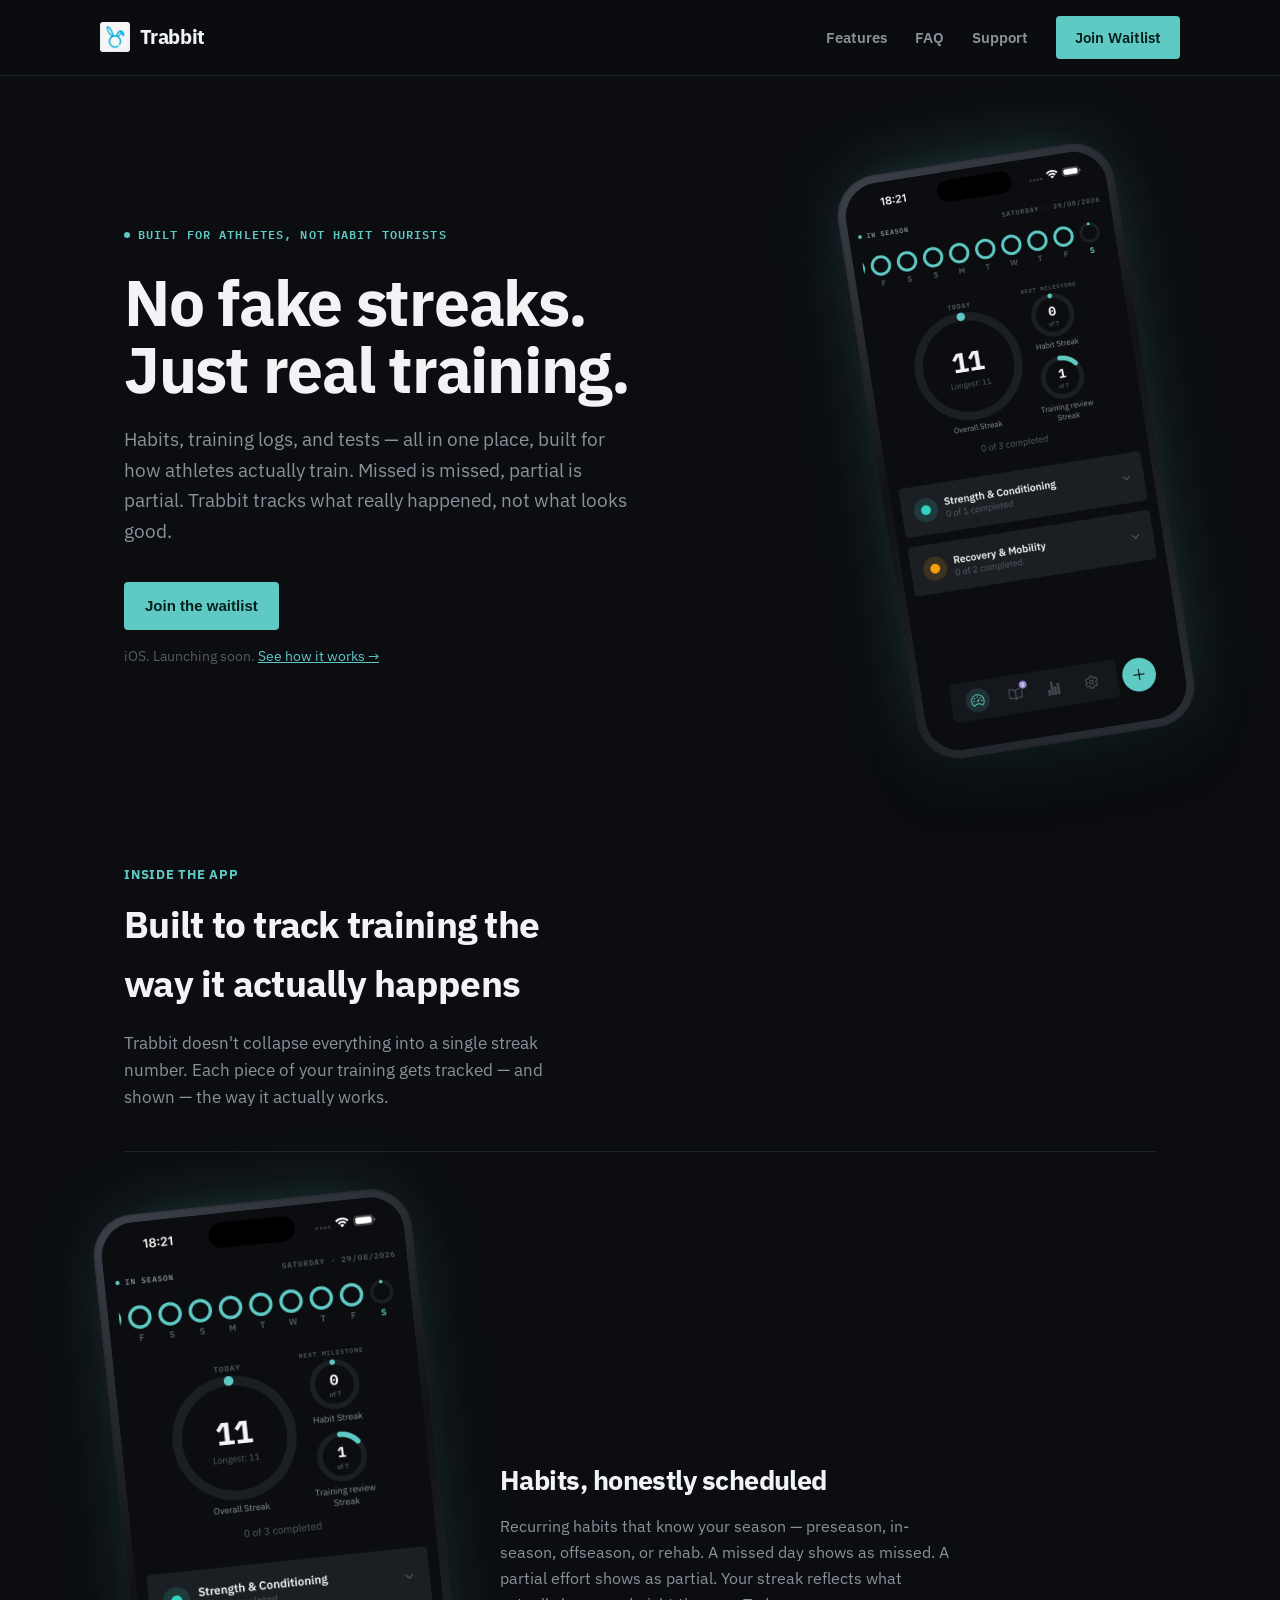
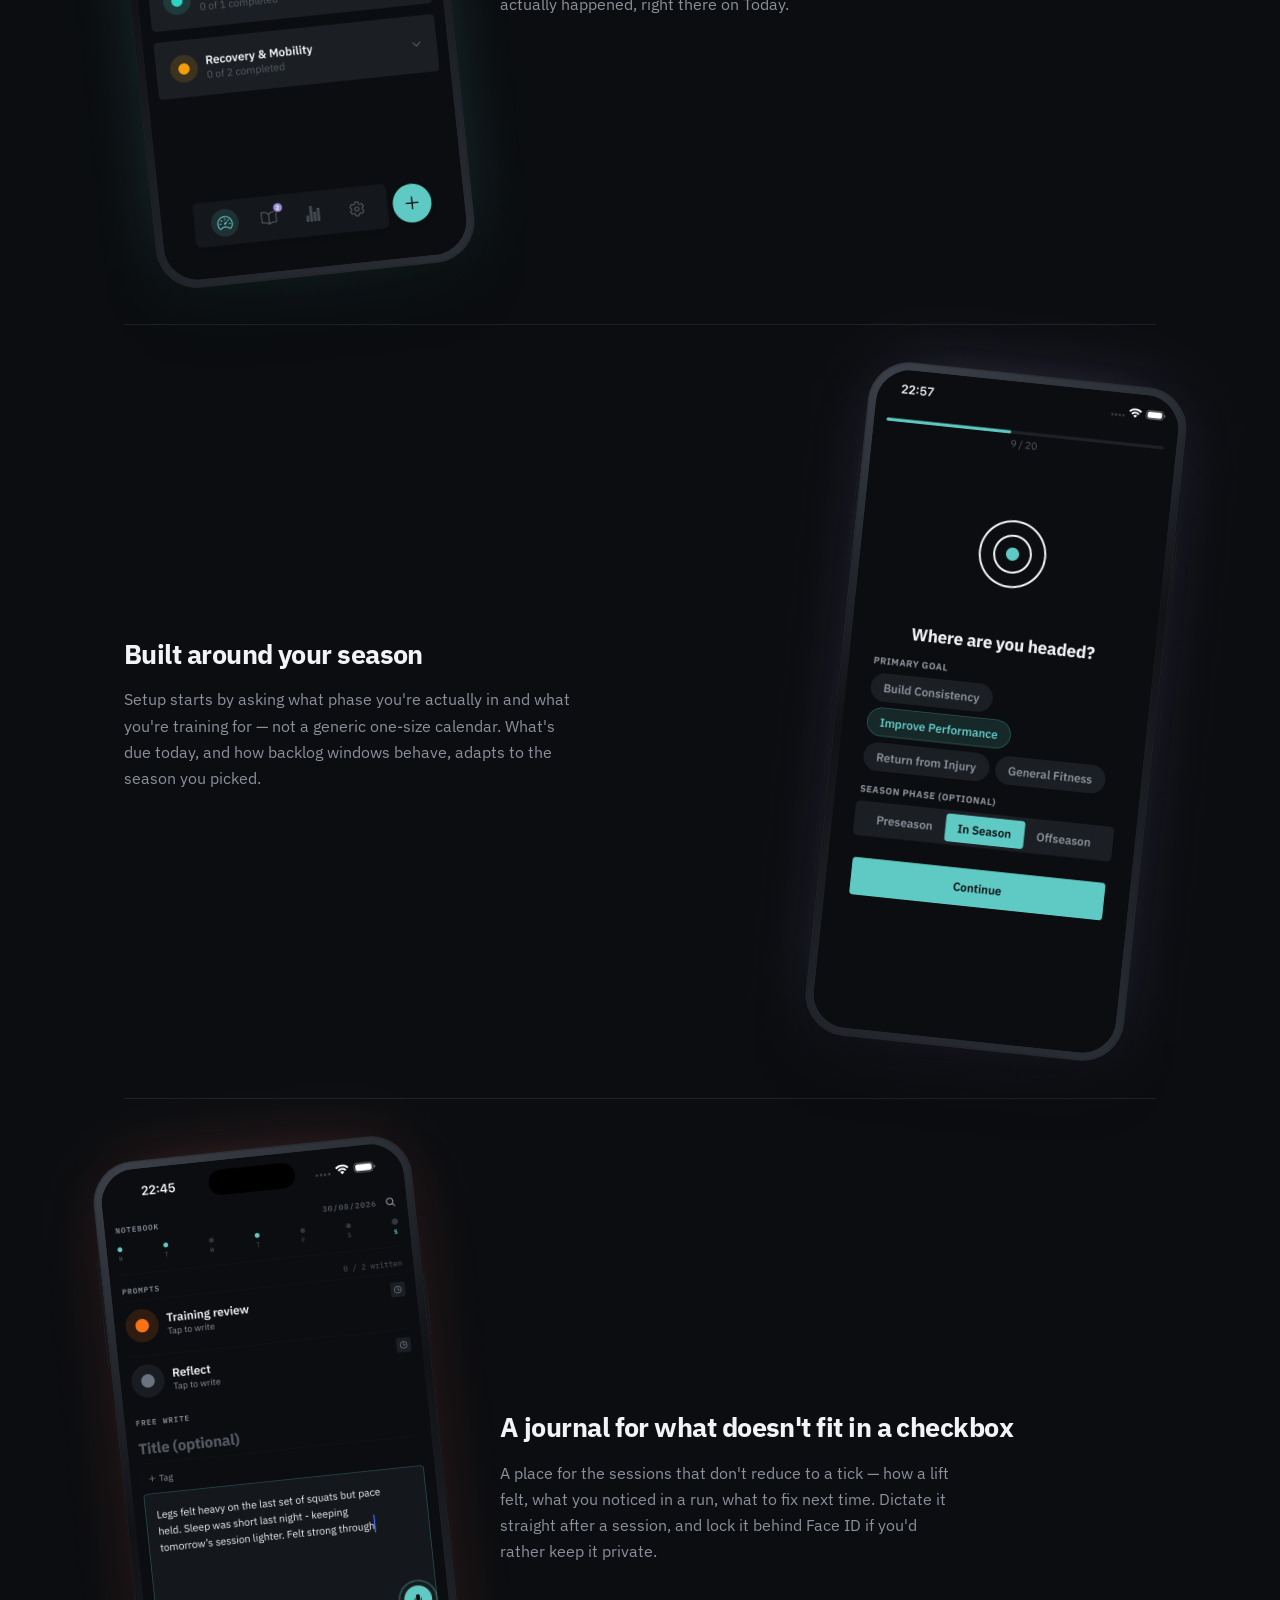
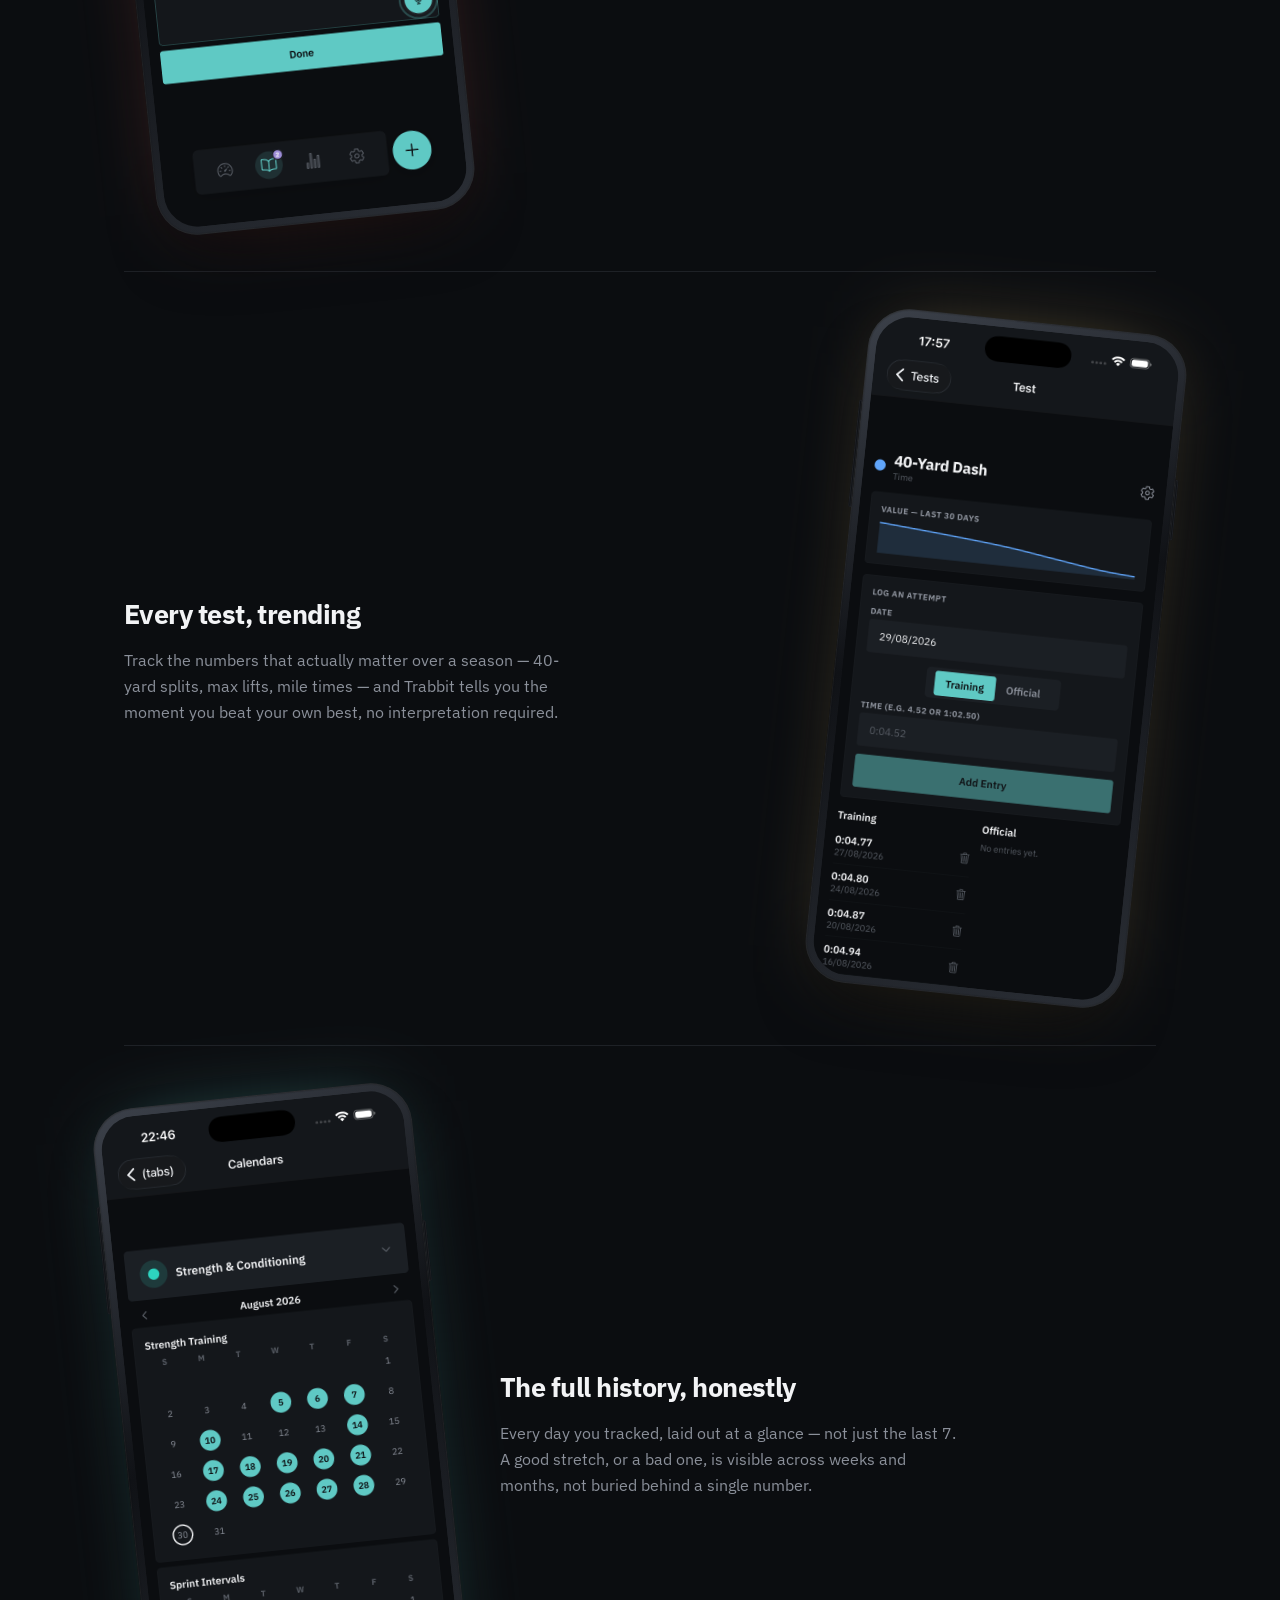
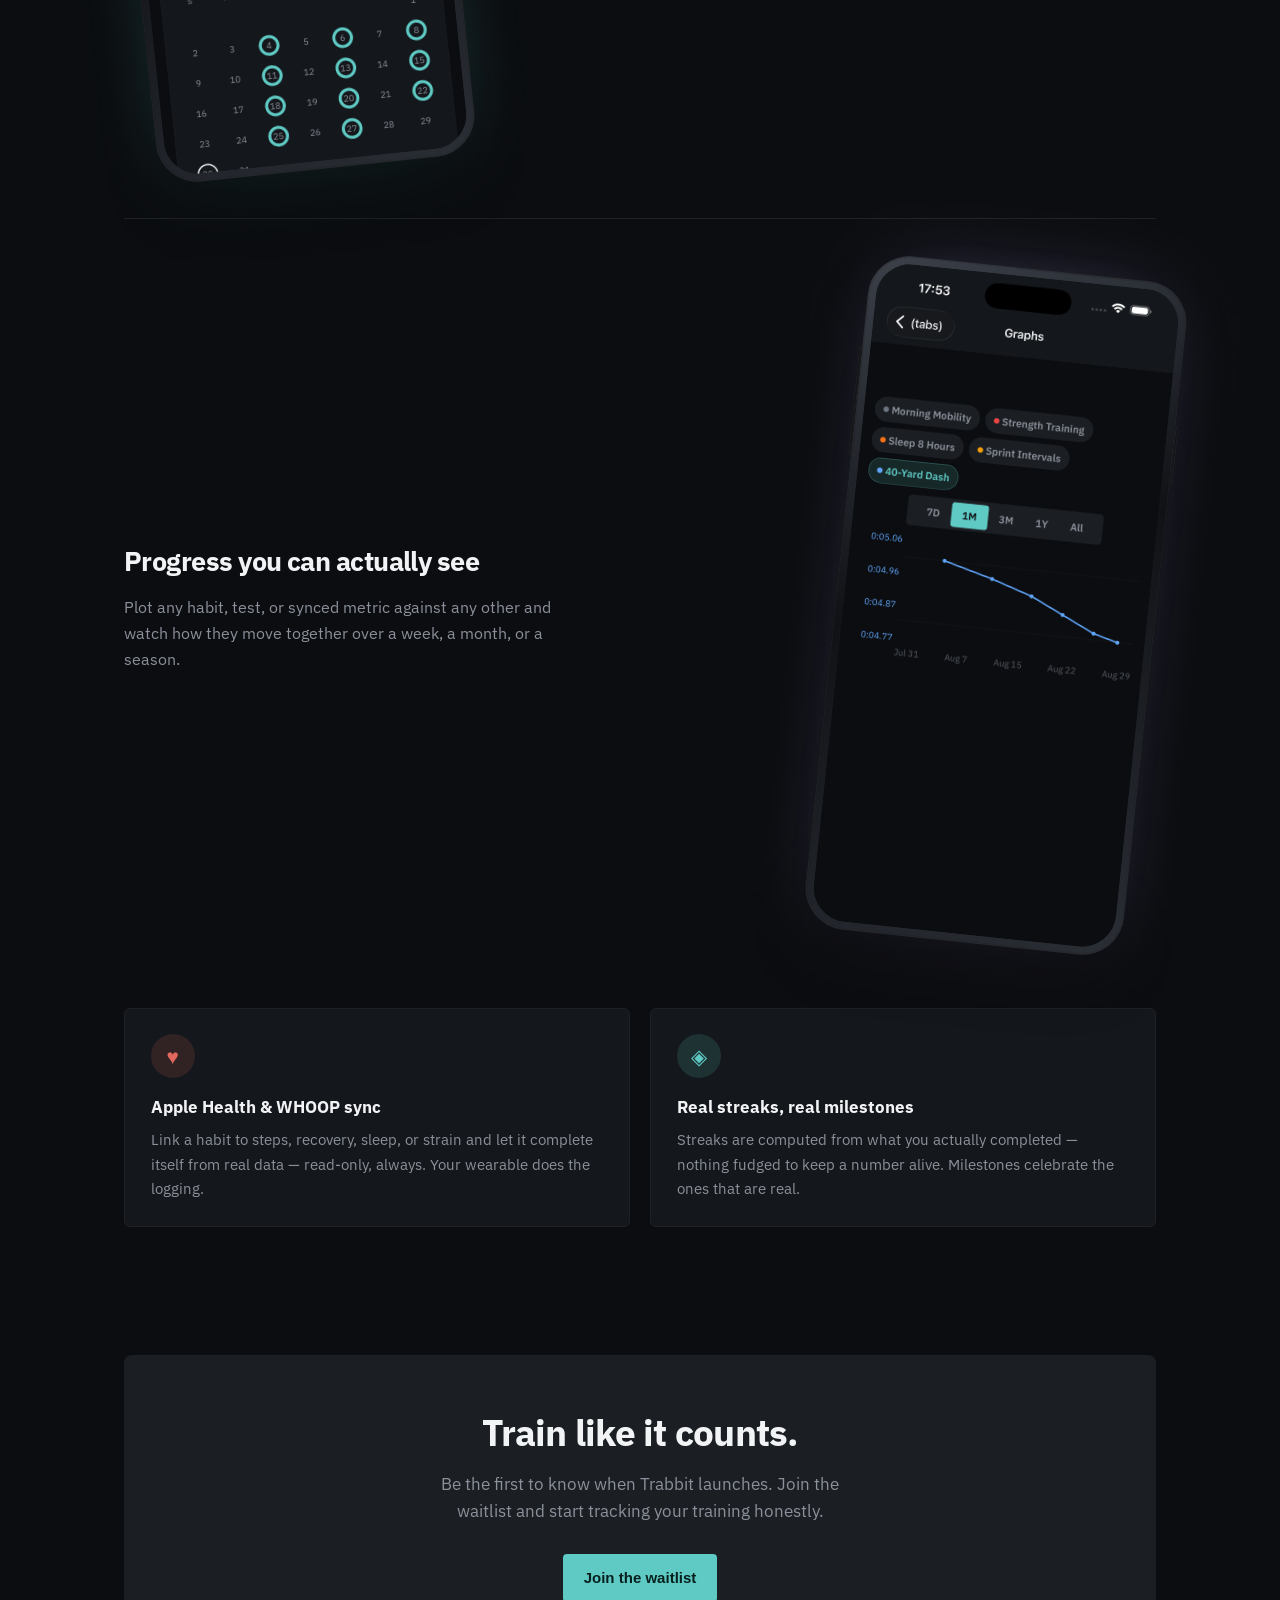
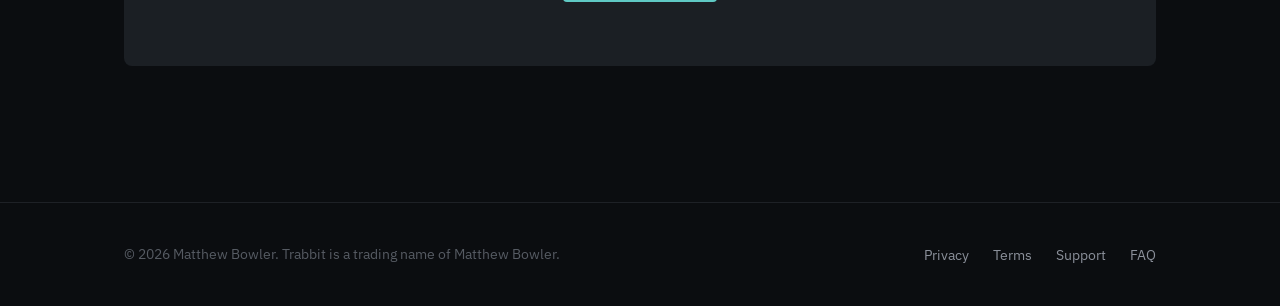
==== index.html @ 3bffec42 "Polish hero typography and screenshot presentation Drop Fraunces from the hero headline (and the now" ====
<!DOCTYPE html>
<html lang="en">
<head>
<meta charset="utf-8">
<meta name="viewport" content="width=device-width, initial-scale=1">
<title>Trabbit — Training Tracker for Athletes</title>
<meta name="description" content="Habits, training logs, and performance tests in one place — tracked honestly. No fake streaks. Syncs with Apple Health and WHOOP.">
<link rel="preconnect" href="https://fonts.googleapis.com">
<link rel="preconnect" href="https://fonts.gstatic.com" crossorigin>
<link href="https://fonts.googleapis.com/css2?family=IBM+Plex+Sans:wght@400;500;600;700&family=IBM+Plex+Mono:wght@500;600&display=swap" rel="stylesheet">
<link rel="stylesheet" href="/styles.css">
</head>
<body>
<nav class="nav">
  <div class="wrap nav-row">
    <a class="brand" href="/">
      <img class="brand-mark" src="/assets/mark.png" alt="" width="30" height="30">
      Trabbit
    </a>
    <div class="nav-links">
      <a href="#features">Features</a>
      <a href="/faq/">FAQ</a>
      <a href="/support/">Support</a>
      <button class="nav-cta" type="button" data-waitlist-open>Join Waitlist</button>
    </div>
  </div>
</nav>

<main>
  <section class="hero">
    <div class="wrap hero-row">
      <div class="hero-copy">
        <span class="eyebrow">Built for athletes, not habit tourists</span>
        <h1 class="hero-title">No fake streaks. Just real training.</h1>
        <p class="hero-subtitle">
          Habits, training logs, and tests — all in one place, built for how athletes actually train.
          Missed is missed, partial is partial. Trabbit tracks what really happened, not what looks good.
        </p>
        <div class="hero-actions">
          <button class="btn btn-primary" type="button" data-waitlist-open>Join the waitlist</button>
        </div>
        <p class="hero-note">iOS. Launching soon. <a href="#features">See how it works →</a></p>
      </div>
      <div class="hero-media tilt-media">
        <div class="phone-frame">
          <img src="/assets/screenshots/today.png" alt="Trabbit's Today screen, showing an overall streak ring, progress toward the next milestone, and Strength &amp; Conditioning and Recovery &amp; Mobility categories.">
        </div>
      </div>
    </div>
  </section>

  <section id="features">
    <div class="wrap">
      <div class="section-head">
        <div class="section-eyebrow">Inside the app</div>
        <h2 class="section-title">Built to track training the way it actually happens</h2>
        <p class="section-body">
          Trabbit doesn't collapse everything into a single streak number. Each piece of your training
          gets tracked — and shown — the way it actually works.
        </p>
      </div>

      <div class="feature-row">
        <div class="feature-media tilt-media">
          <div class="phone-frame">
            <img src="/assets/screenshots/today.png" alt="Trabbit's Today screen, showing an overall streak ring, progress toward the next milestone, and Strength &amp; Conditioning and Recovery &amp; Mobility categories." loading="lazy">
          </div>
        </div>
        <div class="feature-copy">
          <h3 class="feature-title">Habits, honestly scheduled</h3>
          <p class="feature-body">
            Recurring habits that know your season — preseason, in-season, offseason, or rehab. A missed
            day shows as missed. A partial effort shows as partial. Your streak reflects what actually
            happened, right there on Today.
          </p>
        </div>
      </div>

      <div class="feature-row reverse">
        <div class="feature-media tilt-media tilt-indigo">
          <div class="phone-frame">
            <img src="/assets/screenshots/onboarding.png" alt="Trabbit's onboarding screen, where a new user picks their current season phase, sport, and goal." loading="lazy">
          </div>
        </div>
        <div class="feature-copy">
          <h3 class="feature-title">Built around your season</h3>
          <p class="feature-body">
            Setup starts by asking what phase you're actually in and what you're training for — not a
            generic one-size calendar. What's due today, and how backlog windows behave, adapts to the
            season you picked.
          </p>
        </div>
      </div>

      <div class="feature-row">
        <div class="feature-media tilt-media tilt-coral">
          <div class="phone-frame">
            <img src="/assets/screenshots/notebook.png" alt="Trabbit's Notebook screen, showing a written training entry with the dictation microphone actively listening." loading="lazy">
          </div>
        </div>
        <div class="feature-copy">
          <h3 class="feature-title">A journal for what doesn't fit in a checkbox</h3>
          <p class="feature-body">
            A place for the sessions that don't reduce to a tick — how a lift felt, what you noticed in a
            run, what to fix next time. Dictate it straight after a session, and lock it behind Face ID if
            you'd rather keep it private.
          </p>
        </div>
      </div>

      <div class="feature-row reverse">
        <div class="feature-media tilt-media tilt-amber">
          <div class="phone-frame">
            <img src="/assets/screenshots/test-pr.png" alt="Trabbit's Test detail screen for a 40-Yard Dash, showing a trend sparkline and a training log of past attempts getting faster." loading="lazy">
          </div>
        </div>
        <div class="feature-copy">
          <h3 class="feature-title">Every test, trending</h3>
          <p class="feature-body">
            Track the numbers that actually matter over a season — 40-yard splits, max lifts, mile times —
            and Trabbit tells you the moment you beat your own best, no interpretation required.
          </p>
        </div>
      </div>

      <div class="feature-row">
        <div class="feature-media tilt-media">
          <div class="phone-frame">
            <img src="/assets/screenshots/calendars.png" alt="Trabbit's Calendars screen, showing a month of habit completion history at a glance." loading="lazy">
          </div>
        </div>
        <div class="feature-copy">
          <h3 class="feature-title">The full history, honestly</h3>
          <p class="feature-body">
            Every day you tracked, laid out at a glance — not just the last 7. A good stretch, or a bad
            one, is visible across weeks and months, not buried behind a single number.
          </p>
        </div>
      </div>

      <div class="feature-row reverse">
        <div class="feature-media tilt-media tilt-indigo">
          <div class="phone-frame">
            <img src="/assets/screenshots/graphs.png" alt="Trabbit's Graphs screen, plotting a 40-Yard Dash test's improving time over the past month." loading="lazy">
          </div>
        </div>
        <div class="feature-copy">
          <h3 class="feature-title">Progress you can actually see</h3>
          <p class="feature-body">
            Plot any habit, test, or synced metric against any other and watch how they move together over
            a week, a month, or a season.
          </p>
        </div>
      </div>

      <div class="grid grid-2 feature-support">
        <div class="card">
          <div class="card-icon tint-coral">♥</div>
          <h3 class="card-title">Apple Health &amp; WHOOP sync</h3>
          <p class="card-body">
            Link a habit to steps, recovery, sleep, or strain and let it complete itself from real data —
            read-only, always. Your wearable does the logging.
          </p>
        </div>
        <div class="card">
          <div class="card-icon tint-accent">◈</div>
          <h3 class="card-title">Real streaks, real milestones</h3>
          <p class="card-body">
            Streaks are computed from what you actually completed — nothing fudged to keep a number alive.
            Milestones celebrate the ones that are real.
          </p>
        </div>
      </div>
    </div>
  </section>

  <section>
    <div class="wrap">
      <div class="cta-band">
        <h2 class="section-title">Train like it counts.</h2>
        <p class="section-body" style="margin: 0 auto 1.8rem; max-width: 40ch;">
          Be the first to know when Trabbit launches. Join the waitlist and start tracking your training
          honestly.
        </p>
        <div class="hero-actions" style="justify-content: center;">
          <button class="btn btn-primary" type="button" data-waitlist-open>Join the waitlist</button>
        </div>
      </div>
    </div>
  </section>
</main>

<footer>
  <div class="wrap footer-row">
    <span class="footer-copy">© 2026 Matthew Bowler. Trabbit is a trading name of Matthew Bowler.</span>
    <div class="footer-links">
      <a href="/privacy/">Privacy</a>
      <a href="/terms/">Terms</a>
      <a href="/support/">Support</a>
      <a href="/faq/">FAQ</a>
    </div>
  </div>
</footer>

<dialog class="waitlist-dialog" data-waitlist-dialog>
  <div class="waitlist-dialog-head">
    <h2 class="waitlist-dialog-title">Get notified</h2>
    <button class="waitlist-dialog-close" type="button" data-waitlist-close aria-label="Close">&times;</button>
  </div>
  <p class="waitlist-dialog-body">Leave your email and phone number and we'll let you know the moment you can download and test the app.</p>
  <form class="waitlist-form" data-waitlist-form>
    <div class="waitlist-field">
      <label class="waitlist-label" for="waitlist-email">Email</label>
      <input class="waitlist-input" id="waitlist-email" type="email" name="email" placeholder="you@example.com" required>
    </div>
    <div class="waitlist-field">
      <label class="waitlist-label" for="waitlist-phone">Phone number</label>
      <input class="waitlist-input" id="waitlist-phone" type="tel" name="phone" placeholder="+1 555 123 4567" required>
    </div>
    <button class="btn btn-primary" type="submit">Notify me</button>
  </form>
  <p class="waitlist-status" data-waitlist-status role="status"></p>
  <p class="waitlist-success" data-waitlist-success hidden>You're on the list — we'll text and email you when the beta's ready to download.</p>
</dialog>

<script src="/waitlist.js"></script>
</body>
</html>
---- styles.css ----
/* Trabbit marketing site — shared design system.
   Tokens are lib/theme.ts's own values, not an approximation — a visitor
   should recognize the app in the site. The app's "pro-dark" redesign
   replaced its old single light theme with a deliberately dark, data-forward
   instrument look (see theme.ts's own top comment) — this site follows,
   dark-only on purpose, same as the app has no light mode of its own.
   Every face is IBM Plex Sans/Mono, the actual faces theme.ts's typography
   scale is built on (eyebrow/label text in Plex Mono, everything else in
   Plex Sans) — no separate display serif on the hero, kept deliberately
   plain rather than reaching for a display face with its own personality.

   The redesign isn't just a color swap: theme.ts's radius scale is
   deliberately small now (radius.md is 4px, not a generic 12px) — "the old
   radius.full pill language (banners, badges, chips) is retired in favor of
   hairline-bordered rows and small-radius rectangles," per that file's own
   comment — and no UI component in the app casts a shadow (Card.tsx is a
   flat colors.surface fill with a hairline border, nothing else). Both of
   those are followed here too, not just the palette. */

/* IBM Plex is loaded via a Google Fonts <link> tag in each page's <head>
   (not inlined here) — see the font stack below for fallbacks. */

:root {
  --bg: #0b0d10;
  --surface: #14171b;
  --bg-raised: #1b1f24;
  --ink: #f2f3f5;
  --ink-soft: #8b909a;
  --ink-faint: #565b63;
  --accent: #5fc9c4;
  --accent-ink: #06201e;
  --accent-soft: rgba(95, 201, 196, 0.14);
  --border: #1e2126;
  --border-strong: #33373d;

  --amber: #d9b36c;
  --amber-soft: rgba(217, 179, 108, 0.14);
  --coral: #e0685c;
  --coral-soft: rgba(224, 104, 92, 0.14);
  --indigo: #9c8cd6;
  --indigo-soft: rgba(156, 140, 214, 0.14);

  /* theme.ts's actual scale — small and rectangular, not a generic
     rounded-everything SaaS scale. Kept the same names/count as before so
     nothing below needed restructuring, just smaller values. */
  --radius-sm: 3px;
  --radius-md: 4px;
  --radius-lg: 6px;
  --radius-xl: 8px;
  --radius-full: 999px;

  --max-width: 1080px;
  --font-body: 'IBM Plex Sans', -apple-system, BlinkMacSystemFont, 'SF Pro Text', 'Segoe UI', Roboto, sans-serif;
  --font-mono: 'IBM Plex Mono', 'SF Mono', 'Roboto Mono', monospace;
}

* {
  box-sizing: border-box;
}

html {
  color-scheme: dark;
}

body {
  margin: 0;
  background: var(--bg);
  color: var(--ink);
  font-family: var(--font-body);
  font-size: 16px;
  line-height: 1.6;
  -webkit-font-smoothing: antialiased;
}

img {
  max-width: 100%;
  display: block;
}

a {
  color: var(--accent);
}

.wrap {
  max-width: var(--max-width);
  margin: 0 auto;
  padding: 0 1.5rem;
}

/* ---------- Nav ---------- */

.nav {
  position: sticky;
  top: 0;
  z-index: 20;
  background: color-mix(in srgb, var(--bg) 88%, transparent);
  backdrop-filter: blur(10px);
  border-bottom: 1px solid var(--border);
}

.nav-row {
  display: flex;
  align-items: center;
  justify-content: space-between;
  padding: 1rem 0;
}

.brand {
  display: flex;
  align-items: center;
  gap: 0.6rem;
  font-family: var(--font-body);
  font-weight: 800;
  letter-spacing: -0.02em;
  font-size: 1.25rem;
  color: var(--ink);
  text-decoration: none;
}

.brand-mark {
  width: 30px;
  height: 30px;
  border-radius: var(--radius-sm);
}

.nav-links {
  display: flex;
  align-items: center;
  gap: 1.75rem;
  font-size: 0.92rem;
  font-weight: 600;
}

.nav-links a {
  color: var(--ink-soft);
  text-decoration: none;
}

.nav-links a:hover {
  color: var(--ink);
}

.nav-cta {
  background: var(--accent);
  color: var(--accent-ink) !important;
  padding: 0.6rem 1.2rem;
  border-radius: var(--radius-md);
  border: none;
  font: inherit;
  font-weight: 600;
  cursor: pointer;
}

/* ---------- Buttons ---------- */

/* ---------- Waitlist ---------- */

.waitlist-dialog {
  width: min(26rem, calc(100vw - 2.5rem));
  padding: 2rem;
  border: 1px solid var(--border);
  border-radius: var(--radius-xl);
  background: var(--surface);
  color: var(--ink);
}

.waitlist-dialog::backdrop {
  background: rgba(4, 5, 7, 0.86);
}

.waitlist-dialog-head {
  display: flex;
  align-items: flex-start;
  justify-content: space-between;
  gap: 1rem;
  margin-bottom: 0.4rem;
}

.waitlist-dialog-title {
  font-weight: 800;
  letter-spacing: -0.02em;
  font-size: 1.5rem;
  margin: 0;
}

.waitlist-dialog-close {
  flex-shrink: 0;
  width: 2rem;
  height: 2rem;
  display: inline-flex;
  align-items: center;
  justify-content: center;
  border-radius: var(--radius-full);
  border: none;
  background: var(--border-strong);
  color: var(--ink-soft);
  font-size: 1.2rem;
  line-height: 1;
  cursor: pointer;
}

.waitlist-dialog-close:hover {
  color: var(--ink);
}

.waitlist-dialog-body {
  color: var(--ink-soft);
  margin: 0 0 1.5rem;
}

.waitlist-form {
  display: flex;
  flex-direction: column;
  gap: 0.9rem;
}

.waitlist-label {
  font-size: 0.8rem;
  font-weight: 700;
  color: var(--ink-soft);
}

.waitlist-field {
  display: flex;
  flex-direction: column;
  gap: 0.4rem;
}

.waitlist-input {
  width: 100%;
  padding: 0.85rem 1.1rem;
  border-radius: var(--radius-md);
  border: 1px solid var(--border-strong);
  background: var(--bg-raised);
  color: var(--ink);
  font-family: var(--font-body);
  font-size: 1rem;
}

.waitlist-input::placeholder {
  color: var(--ink-faint);
}

.waitlist-input:focus-visible {
  outline: 2px solid var(--accent);
  outline-offset: 2px;
}

.waitlist-form .btn {
  margin-top: 0.3rem;
  width: 100%;
}

.waitlist-status {
  margin: 0.7rem 0 0;
  font-size: 0.85rem;
  color: var(--coral);
  min-height: 1.2em;
}

.waitlist-success {
  margin: 0;
  font-size: 1rem;
  font-weight: 600;
  color: var(--accent);
}

/* Matches components/ui/Button.tsx exactly — radius.md (4px, not a pill;
   radius.full is reserved for genuinely circular shapes now, like
   .card-icon above), min-height 48, spacing.xl (20px) horizontal padding,
   typography.bodyStrong (15px/600) label. */
.btn {
  display: inline-flex;
  align-items: center;
  justify-content: center;
  gap: 0.5rem;
  min-height: 48px;
  padding: 0 1.25rem;
  border-radius: var(--radius-md);
  font-weight: 600;
  font-size: 0.94rem;
  text-decoration: none;
  border: 1px solid transparent;
  cursor: pointer;
}

.btn:disabled {
  opacity: 0.6;
  cursor: default;
}

.btn-primary {
  background: var(--accent);
  color: var(--accent-ink);
}

.btn-secondary {
  background: var(--bg-raised);
  border-color: var(--border-strong);
  color: var(--ink);
}

/* ---------- Hero ---------- */

.hero {
  padding: 5rem 0 4rem;
}

.hero-row {
  display: flex;
  align-items: center;
  gap: 3.5rem;
}

.hero-copy {
  flex: 1 1 420px;
}

.hero-media {
  flex: 0 0 auto;
  width: clamp(200px, 24vw, 280px);
}

/* Plain small-caps telemetry text, not a filled pill badge — matches
   theme.ts's typography.eyebrow (Plex Mono, uppercase, letter-spaced),
   used e.g. for the Today screen's "IN SEASON" label next to its own dot
   rather than as a chip with a background. */
.eyebrow {
  display: inline-flex;
  align-items: center;
  gap: 0.5rem;
  font-family: var(--font-mono);
  font-size: 0.78rem;
  font-weight: 600;
  letter-spacing: 0.09em;
  text-transform: uppercase;
  color: var(--accent);
  margin-bottom: 1.5rem;
}

.eyebrow::before {
  content: '';
  width: 6px;
  height: 6px;
  border-radius: var(--radius-full);
  background: var(--accent);
  flex-shrink: 0;
}

.hero-title {
  font-family: var(--font-body);
  font-weight: 800;
  font-size: clamp(2.4rem, 5.5vw, 4rem);
  line-height: 1.05;
  letter-spacing: -0.02em;
  margin: 0 0 1.3rem;
  max-width: 16ch;
  text-wrap: balance;
}

.hero-subtitle {
  font-size: 1.2rem;
  color: var(--ink-soft);
  max-width: 46ch;
  margin: 0 0 2.2rem;
}

.hero-actions {
  display: flex;
  gap: 0.9rem;
  flex-wrap: wrap;
  margin-bottom: 1rem;
}

.hero-note {
  font-size: 0.85rem;
  color: var(--ink-faint);
}

/* ---------- Sections / cards ---------- */

section {
  padding: 3.5rem 0;
}

.section-head {
  max-width: 42ch;
  margin-bottom: 2.5rem;
}

.section-eyebrow {
  font-size: 0.8rem;
  font-weight: 700;
  letter-spacing: 0.06em;
  text-transform: uppercase;
  color: var(--accent);
  margin-bottom: 0.6rem;
}

.section-title {
  font-weight: 800;
  font-size: clamp(1.7rem, 3vw, 2.3rem);
  letter-spacing: -0.02em;
  margin: 0 0 0.6rem;
  text-wrap: balance;
}

.section-body {
  color: var(--ink-soft);
  font-size: 1.05rem;
}

/* ---------- Feature stories ---------- */

/* One big alternating image/copy row per feature, replacing the old small
   scrolling screenshot carousel — the point is for real app screens to read
   as the main content of this section, not a supplementary strip. */
.feature-row {
  display: flex;
  align-items: center;
  gap: 3.5rem;
  padding: 3rem 0;
  border-top: 1px solid var(--border);
}

.feature-row:first-child {
  border-top: none;
  padding-top: 0;
}

.feature-row.reverse {
  flex-direction: row-reverse;
}

.feature-media {
  flex: 0 0 auto;
  width: clamp(220px, 30vw, 320px);
}

/* A bare rounded-rect screenshot reads as a cropped image floating on the
   page; a chassis around it — bezel, inset screen, a couple of hardware
   buttons on the edge — reads as a physical device the screenshot is
   playing on. Kept restrained (a soft brushed-metal gradient, not chrome
   or glossy highlights) so it dresses up the presentation without
   competing with the screenshot itself. */
.phone-frame {
  position: relative;
  z-index: 1;
  width: 100%;
  box-sizing: border-box;
  padding: 0.5rem;
  border-radius: 2.6rem;
  background: linear-gradient(155deg, #3c414a 0%, #101216 45%, #2a2e35 100%);
  box-shadow:
    inset 0 0 0 1px rgba(255, 255, 255, 0.08),
    inset 0 0 1px 1px rgba(0, 0, 0, 0.5),
    0 2rem 4rem -1.5rem rgba(0, 0, 0, 0.6);
}

.phone-frame img {
  display: block;
  width: 100%;
  border-radius: 2.15rem;
}

/* Power button (right edge) and volume rocker (left edge) — enough to
   silhouette a real device without over-detailing it. */
.phone-frame::before,
.phone-frame::after {
  content: '';
  position: absolute;
  background: #101216;
  box-shadow: inset 0 0 0 1px rgba(255, 255, 255, 0.06);
}

.phone-frame::before {
  right: -3px;
  top: 21%;
  width: 3px;
  height: 9%;
  border-radius: 0 2px 2px 0;
}

.phone-frame::after {
  left: -3px;
  top: 14%;
  width: 3px;
  height: 16%;
  border-radius: 2px 0 0 2px;
}

/* A flat, front-on screenshot reads as a static asset dropped onto the page;
   a slight tilt plus a soft ambient glow reads as something arranged and
   alive. This only dresses up the marketing presentation around a
   screenshot — the screenshot itself, and the site's own flat, shadow-free
   buttons/cards, are untouched. Rows alternate tilt direction so the page
   has a visual rhythm as you scroll rather than every phone leaning the
   same way; reverse rows and the hero lean opposite the default. */
.tilt-media {
  position: relative;
}

.tilt-media .phone-frame {
  transform: rotate(-6deg);
}

.tilt-media::before {
  content: '';
  position: absolute;
  inset: 4% 10%;
  z-index: 0;
  background: color-mix(in srgb, var(--accent) 48%, transparent);
  filter: blur(2.5rem);
  transform: rotate(-6deg);
}

.hero-media.tilt-media .phone-frame,
.hero-media.tilt-media::before {
  transform: rotate(-9deg);
}

.feature-row.reverse .tilt-media .phone-frame,
.feature-row.reverse .tilt-media::before {
  transform: rotate(6deg);
}

/* Each feature row's glow picks up a different accent from the same
   palette used for card icons elsewhere on the page, so a screenshot
   reads as its own moment rather than six identical teal halos in a row —
   still a light touch (the screenshot itself stays the whole point), just
   enough color behind the glass to lift it off the black page. */
.tilt-indigo::before {
  background: color-mix(in srgb, var(--indigo) 48%, transparent);
}
.tilt-coral::before {
  background: color-mix(in srgb, var(--coral) 48%, transparent);
}
.tilt-amber::before {
  background: color-mix(in srgb, var(--amber) 48%, transparent);
}

.feature-copy {
  flex: 1 1 320px;
}

.feature-title {
  font-weight: 800;
  font-size: clamp(1.35rem, 2.4vw, 1.7rem);
  letter-spacing: -0.02em;
  margin: 0 0 0.7rem;
}

.feature-body {
  color: var(--ink-soft);
  font-size: 1.02rem;
  max-width: 46ch;
  margin: 0;
}

.feature-support {
  margin-top: 1rem;
}

.grid {
  display: grid;
  gap: 1.25rem;
}

.grid-2 {
  grid-template-columns: repeat(2, 1fr);
}

@media (max-width: 860px) {
  .grid-2 {
    grid-template-columns: 1fr;
  }
  .hero-row {
    flex-direction: column-reverse;
    gap: 2.5rem;
    text-align: center;
  }
  .hero-media {
    width: min(240px, 60vw);
  }
  .hero-subtitle {
    margin-left: auto;
    margin-right: auto;
  }
  .hero-actions {
    justify-content: center;
  }
  .feature-row,
  .feature-row.reverse {
    flex-direction: column;
    gap: 1.5rem;
    padding: 2.25rem 0;
  }
  .feature-media {
    width: min(280px, 68vw);
    margin: 0 auto;
  }
  .feature-copy {
    text-align: center;
  }
  .feature-body {
    margin: 0 auto;
  }
}

.card {
  background: var(--surface);
  border: 1px solid var(--border);
  border-radius: var(--radius-lg);
  padding: 1.6rem;
}

/* Circular, like the category/habit color dots in the app itself (a
   filled-circle icon chip, not a rounded square) — see the Habits
   screenshot above. */
.card-icon {
  width: 44px;
  height: 44px;
  border-radius: var(--radius-full);
  display: flex;
  align-items: center;
  justify-content: center;
  margin-bottom: 1rem;
  font-size: 1.3rem;
}

.card-title {
  font-weight: 700;
  font-size: 1.05rem;
  margin: 0 0 0.4rem;
}

.card-body {
  color: var(--ink-soft);
  font-size: 0.95rem;
  margin: 0;
}

.tint-accent {
  background: var(--accent-soft);
  color: var(--accent);
}
.tint-amber {
  background: var(--amber-soft);
  color: var(--amber);
}
.tint-coral {
  background: var(--coral-soft);
  color: var(--coral);
}
.tint-indigo {
  background: var(--indigo-soft);
  color: var(--indigo);
}

/* ---------- CTA band ---------- */

.cta-band {
  background: var(--bg-raised);
  border-radius: var(--radius-xl);
  padding: 3rem 2.5rem;
  text-align: center;
  margin: 1rem 0 3rem;
}

.cta-band .section-title {
  margin-left: auto;
  margin-right: auto;
}

.cta-band .hero-actions {
  justify-content: center;
}

/* ---------- Footer ---------- */

footer {
  border-top: 1px solid var(--border);
  padding: 2.5rem 0;
  margin-top: 2rem;
}

.footer-row {
  display: flex;
  justify-content: space-between;
  align-items: center;
  flex-wrap: wrap;
  gap: 1rem;
}

.footer-links {
  display: flex;
  gap: 1.5rem;
  flex-wrap: wrap;
  font-size: 0.9rem;
}

.footer-links a {
  color: var(--ink-soft);
  text-decoration: none;
}

.footer-links a:hover {
  color: var(--ink);
}

.footer-copy {
  font-size: 0.85rem;
  color: var(--ink-faint);
}

/* ---------- Legal / doc pages ---------- */

.doc {
  padding: 3rem 0 5rem;
}

.doc-header h1 {
  font-weight: 800;
  font-size: clamp(1.9rem, 4vw, 2.6rem);
  margin: 0 0 0.4rem;
  letter-spacing: -0.02em;
}

.doc-updated {
  color: var(--ink-faint);
  font-size: 0.88rem;
  margin-bottom: 2.5rem;
}

.doc-body {
  max-width: 70ch;
}

.doc-body h2 {
  font-size: 1.15rem;
  margin: 2.2rem 0 0.7rem;
  padding-top: 1.2rem;
  border-top: 1px solid var(--border);
}

.doc-body h2:first-of-type {
  border-top: none;
  padding-top: 0;
}

.doc-body p,
.doc-body li {
  font-size: 0.96rem;
  color: var(--ink-soft);
}

.doc-body strong {
  color: var(--ink);
}

.doc-body ul {
  padding-left: 1.3rem;
}

.doc-body li {
  margin-bottom: 0.4rem;
}

.doc-body table {
  width: 100%;
  border-collapse: collapse;
  font-size: 0.88rem;
  margin: 0.8rem 0 1.5rem;
}

.doc-body th,
.doc-body td {
  text-align: left;
  padding: 0.55rem 0.6rem;
  border-bottom: 1px solid var(--border);
  vertical-align: top;
}

.doc-body th {
  color: var(--ink-faint);
  font-weight: 700;
  font-size: 0.75rem;
  text-transform: uppercase;
  letter-spacing: 0.03em;
}

.scroll-x {
  overflow-x: auto;
}

/* ---------- FAQ ---------- */

.faq-item {
  border-bottom: 1px solid var(--border);
  padding: 1.4rem 0;
}

.faq-item h3 {
  font-size: 1.02rem;
  margin: 0 0 0.5rem;
}

.faq-item p {
  color: var(--ink-soft);
  margin: 0;
  font-size: 0.96rem;
}

/* ---------- Responsive nav ---------- */

@media (max-width: 640px) {
  /* Keep the primary CTA reachable from the sticky nav on mobile — only the
     secondary text links (Features/FAQ/Support) drop, not the whole group,
     so there's still a way to get the app without scrolling. */
  .nav-links a:not(.nav-cta) {
    display: none;
  }
  .nav-links {
    gap: 0;
  }
  .hero {
    padding: 3rem 0 2.5rem;
  }
  .cta-band {
    padding: 2.2rem 1.4rem;
  }
}
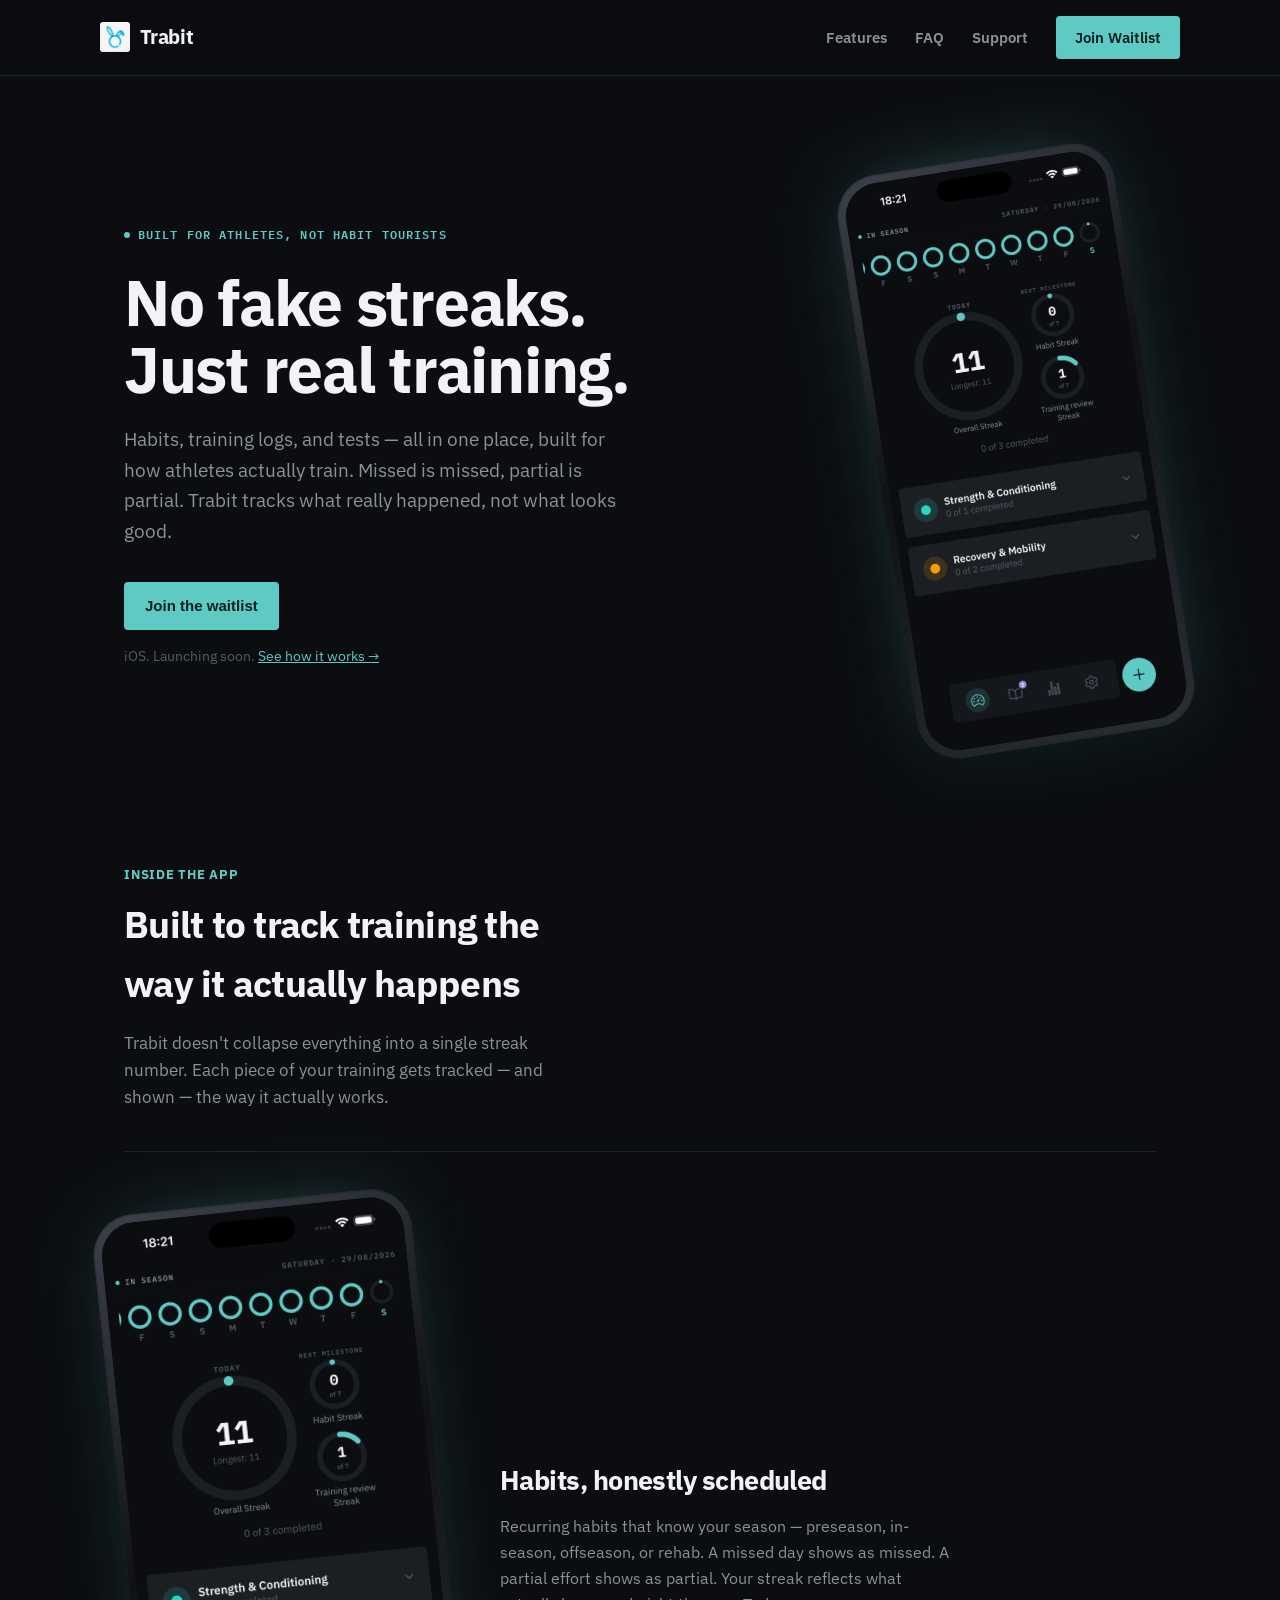
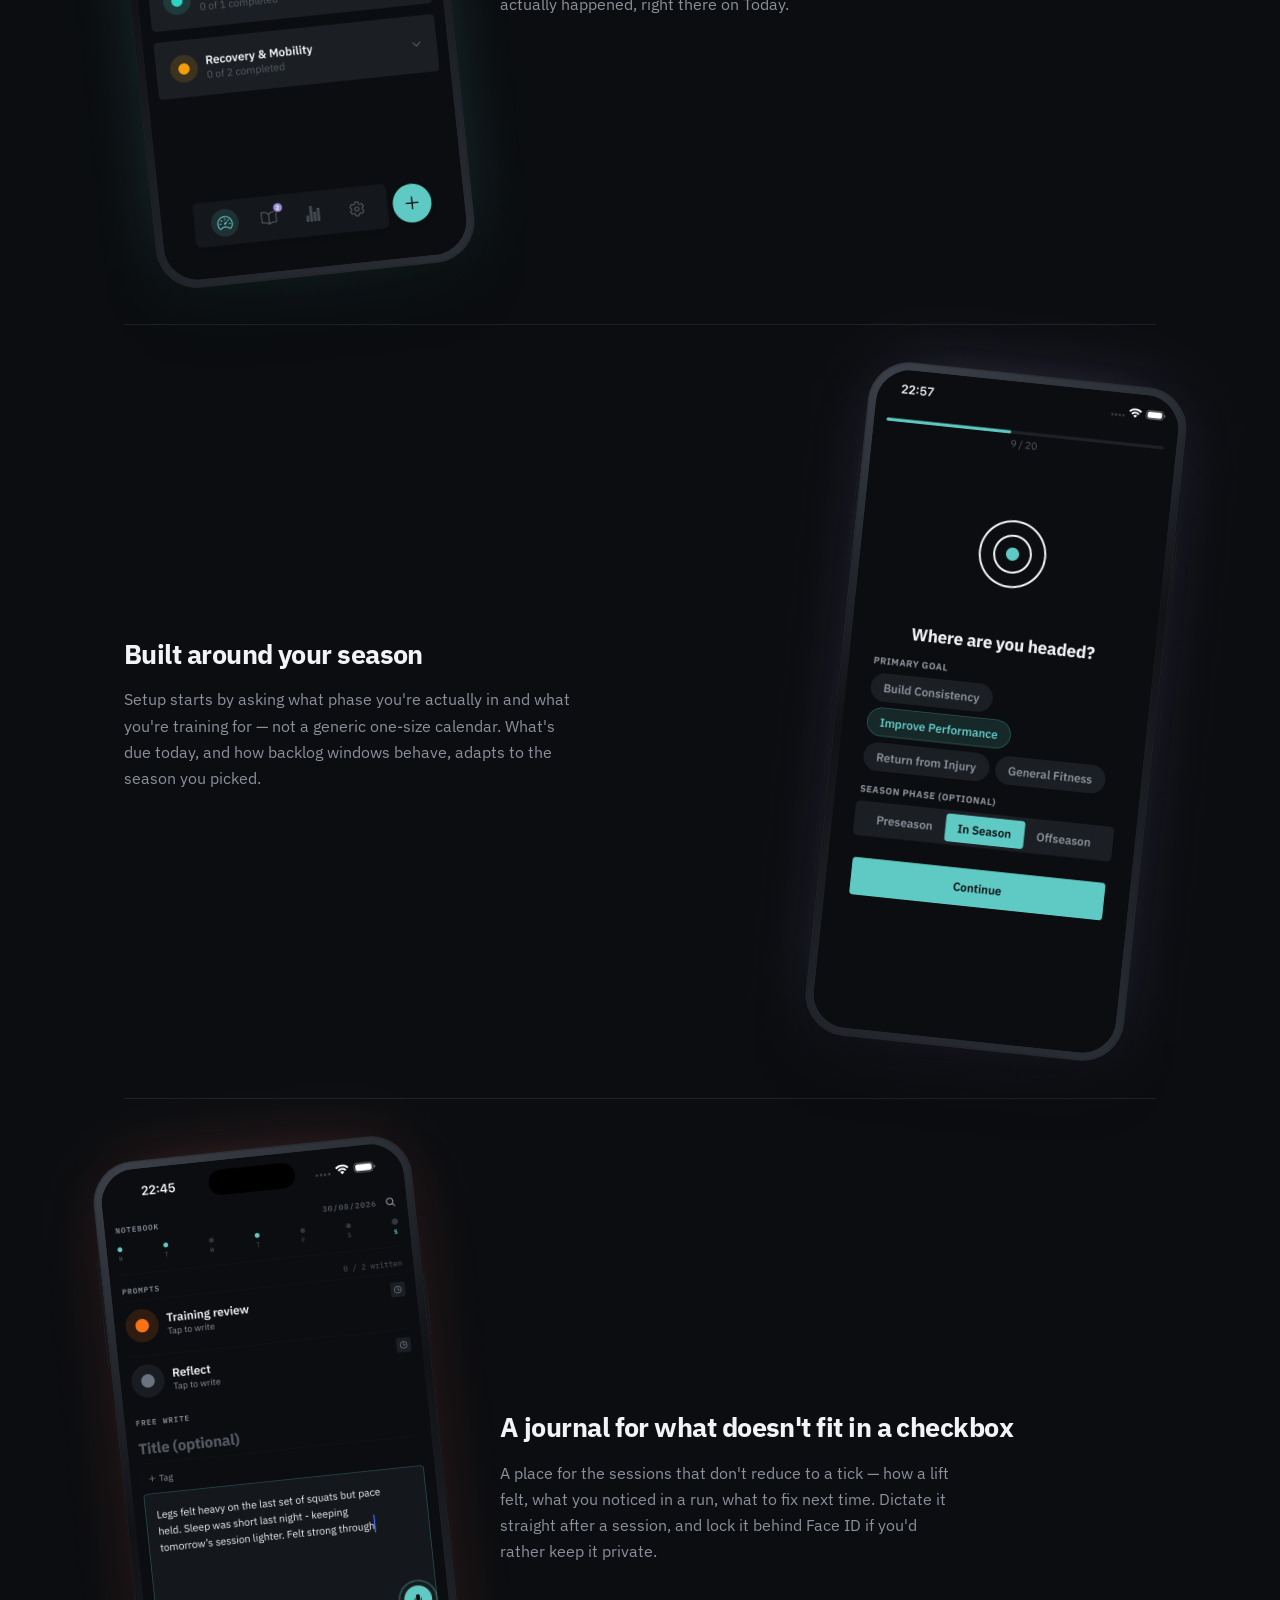
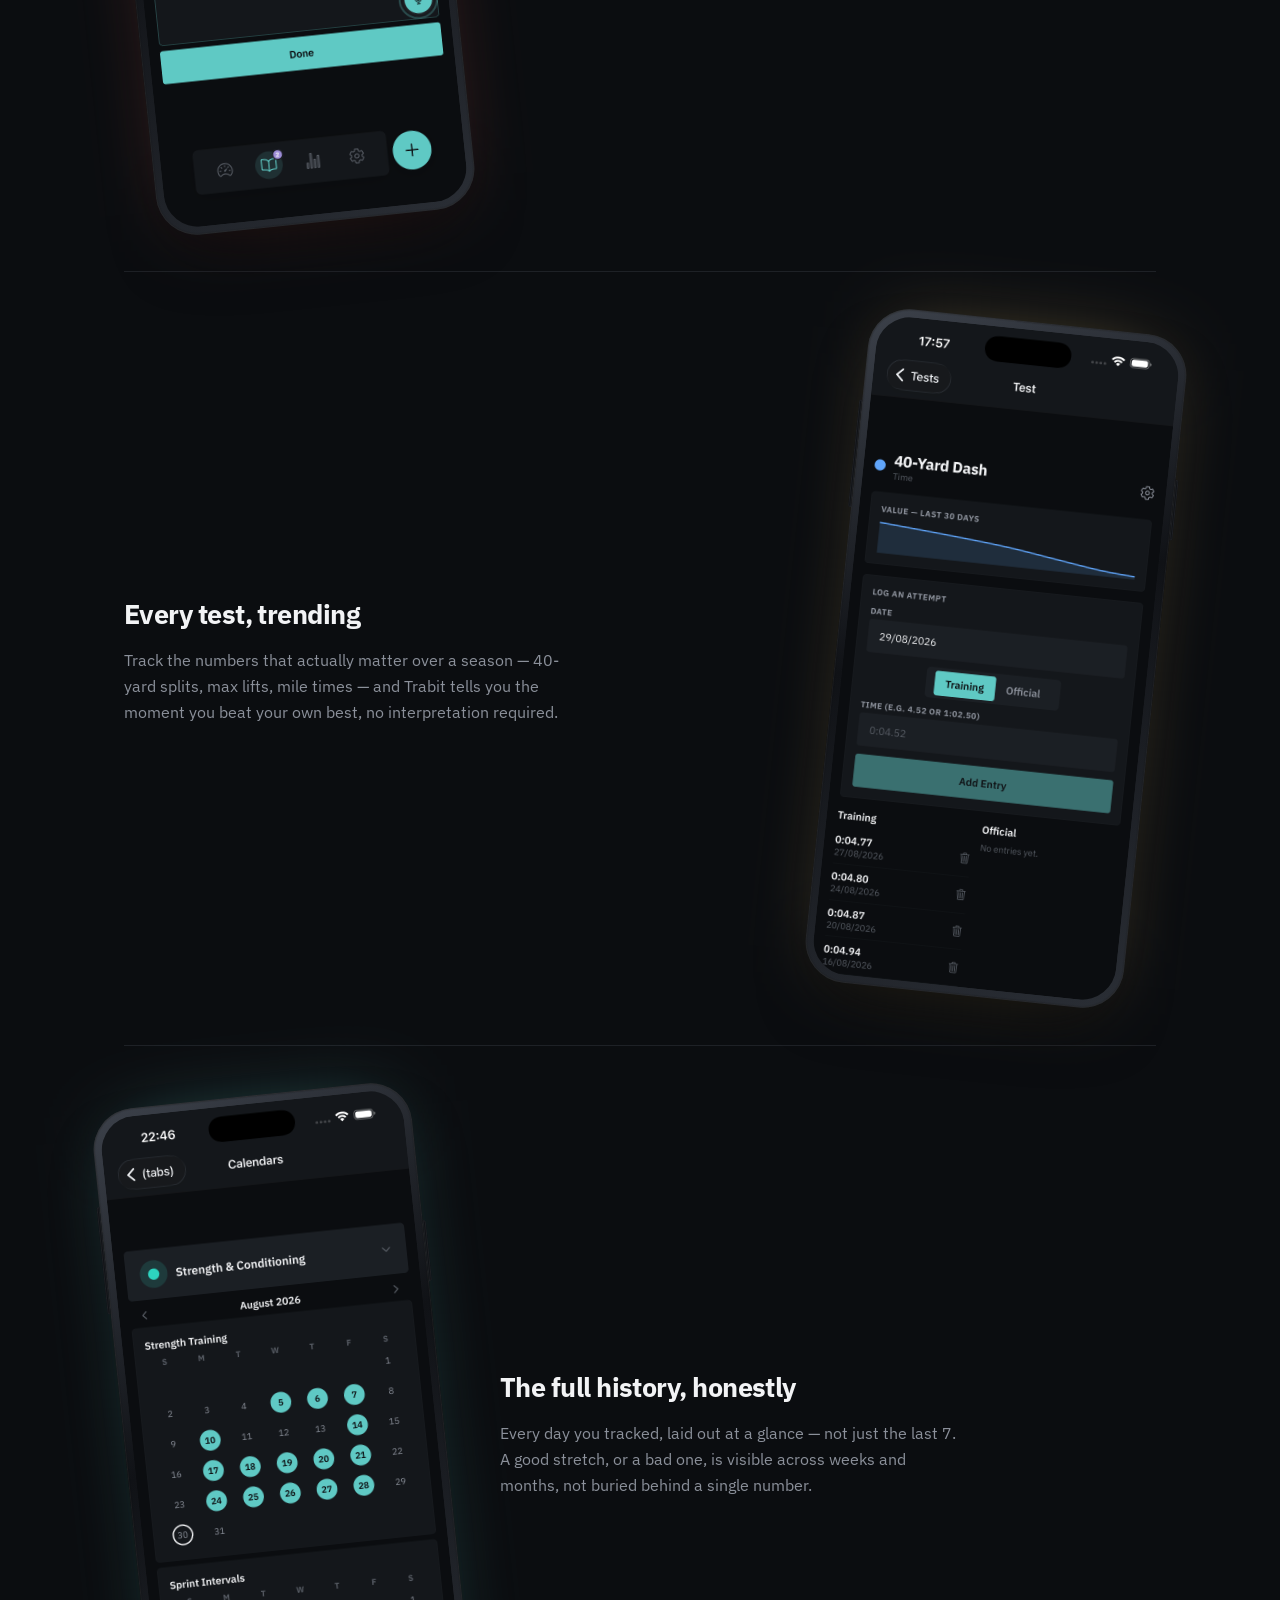
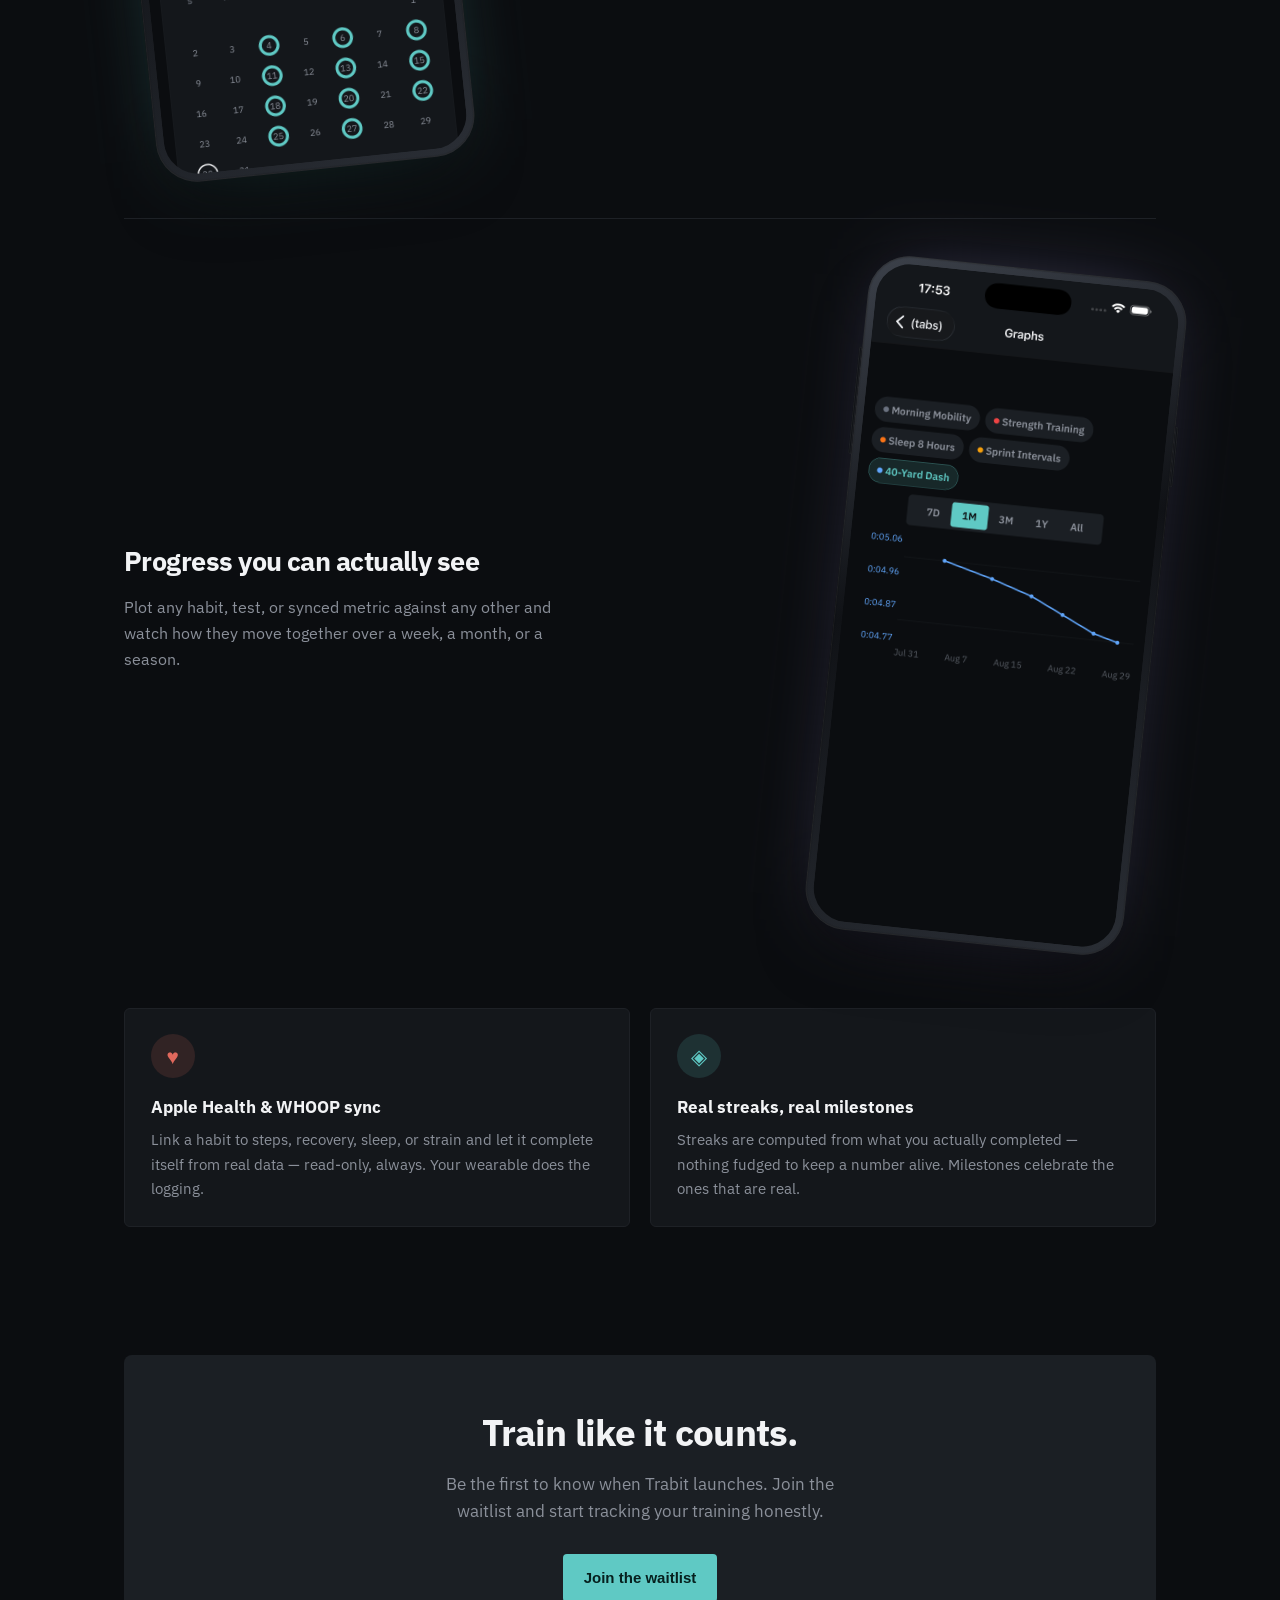
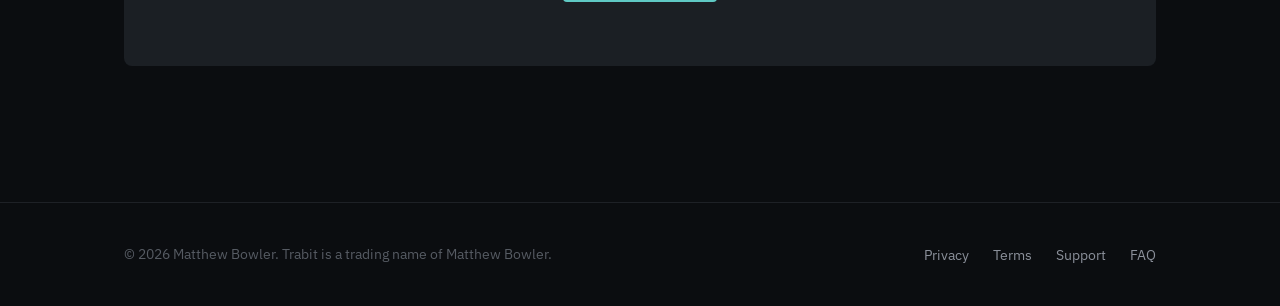
==== commit b25ae10c: "Rename Trabbit to Trabit across the site Page titles, meta descriptions, header wordmark, privacy po" ====
--- a/index.html
+++ b/index.html
@@ -3,7 +3,7 @@
 <head>
 <meta charset="utf-8">
 <meta name="viewport" content="width=device-width, initial-scale=1">
-<title>Trabbit — Training Tracker for Athletes</title>
+<title>Trabit — Training Tracker for Athletes</title>
 <meta name="description" content="Habits, training logs, and performance tests in one place — tracked honestly. No fake streaks. Syncs with Apple Health and WHOOP.">
 <link rel="preconnect" href="https://fonts.googleapis.com">
 <link rel="preconnect" href="https://fonts.gstatic.com" crossorigin>
@@ -15,7 +15,7 @@
   <div class="wrap nav-row">
     <a class="brand" href="/">
       <img class="brand-mark" src="/assets/mark.png" alt="" width="30" height="30">
-      Trabbit
+      Trabit
     </a>
     <div class="nav-links">
       <a href="#features">Features</a>
@@ -34,7 +34,7 @@
         <h1 class="hero-title">No fake streaks. Just real training.</h1>
         <p class="hero-subtitle">
           Habits, training logs, and tests — all in one place, built for how athletes actually train.
-          Missed is missed, partial is partial. Trabbit tracks what really happened, not what looks good.
+          Missed is missed, partial is partial. Trabit tracks what really happened, not what looks good.
         </p>
         <div class="hero-actions">
           <button class="btn btn-primary" type="button" data-waitlist-open>Join the waitlist</button>
@@ -43,7 +43,7 @@
       </div>
       <div class="hero-media tilt-media">
         <div class="phone-frame">
-          <img src="/assets/screenshots/today.png" alt="Trabbit's Today screen, showing an overall streak ring, progress toward the next milestone, and Strength &amp; Conditioning and Recovery &amp; Mobility categories.">
+          <img src="/assets/screenshots/today.png" alt="Trabit's Today screen, showing an overall streak ring, progress toward the next milestone, and Strength &amp; Conditioning and Recovery &amp; Mobility categories.">
         </div>
       </div>
     </div>
@@ -55,7 +55,7 @@
         <div class="section-eyebrow">Inside the app</div>
         <h2 class="section-title">Built to track training the way it actually happens</h2>
         <p class="section-body">
-          Trabbit doesn't collapse everything into a single streak number. Each piece of your training
+          Trabit doesn't collapse everything into a single streak number. Each piece of your training
           gets tracked — and shown — the way it actually works.
         </p>
       </div>
@@ -63,7 +63,7 @@
       <div class="feature-row">
         <div class="feature-media tilt-media">
           <div class="phone-frame">
-            <img src="/assets/screenshots/today.png" alt="Trabbit's Today screen, showing an overall streak ring, progress toward the next milestone, and Strength &amp; Conditioning and Recovery &amp; Mobility categories." loading="lazy">
+            <img src="/assets/screenshots/today.png" alt="Trabit's Today screen, showing an overall streak ring, progress toward the next milestone, and Strength &amp; Conditioning and Recovery &amp; Mobility categories." loading="lazy">
           </div>
         </div>
         <div class="feature-copy">
@@ -79,7 +79,7 @@
       <div class="feature-row reverse">
         <div class="feature-media tilt-media tilt-indigo">
           <div class="phone-frame">
-            <img src="/assets/screenshots/onboarding.png" alt="Trabbit's onboarding screen, where a new user picks their current season phase, sport, and goal." loading="lazy">
+            <img src="/assets/screenshots/onboarding.png" alt="Trabit's onboarding screen, where a new user picks their current season phase, sport, and goal." loading="lazy">
           </div>
         </div>
         <div class="feature-copy">
@@ -95,7 +95,7 @@
       <div class="feature-row">
         <div class="feature-media tilt-media tilt-coral">
           <div class="phone-frame">
-            <img src="/assets/screenshots/notebook.png" alt="Trabbit's Notebook screen, showing a written training entry with the dictation microphone actively listening." loading="lazy">
+            <img src="/assets/screenshots/notebook.png" alt="Trabit's Notebook screen, showing a written training entry with the dictation microphone actively listening." loading="lazy">
           </div>
         </div>
         <div class="feature-copy">
@@ -111,14 +111,14 @@
       <div class="feature-row reverse">
         <div class="feature-media tilt-media tilt-amber">
           <div class="phone-frame">
-            <img src="/assets/screenshots/test-pr.png" alt="Trabbit's Test detail screen for a 40-Yard Dash, showing a trend sparkline and a training log of past attempts getting faster." loading="lazy">
+            <img src="/assets/screenshots/test-pr.png" alt="Trabit's Test detail screen for a 40-Yard Dash, showing a trend sparkline and a training log of past attempts getting faster." loading="lazy">
           </div>
         </div>
         <div class="feature-copy">
           <h3 class="feature-title">Every test, trending</h3>
           <p class="feature-body">
             Track the numbers that actually matter over a season — 40-yard splits, max lifts, mile times —
-            and Trabbit tells you the moment you beat your own best, no interpretation required.
+            and Trabit tells you the moment you beat your own best, no interpretation required.
           </p>
         </div>
       </div>
@@ -126,7 +126,7 @@
       <div class="feature-row">
         <div class="feature-media tilt-media">
           <div class="phone-frame">
-            <img src="/assets/screenshots/calendars.png" alt="Trabbit's Calendars screen, showing a month of habit completion history at a glance." loading="lazy">
+            <img src="/assets/screenshots/calendars.png" alt="Trabit's Calendars screen, showing a month of habit completion history at a glance." loading="lazy">
           </div>
         </div>
         <div class="feature-copy">
@@ -141,7 +141,7 @@
       <div class="feature-row reverse">
         <div class="feature-media tilt-media tilt-indigo">
           <div class="phone-frame">
-            <img src="/assets/screenshots/graphs.png" alt="Trabbit's Graphs screen, plotting a 40-Yard Dash test's improving time over the past month." loading="lazy">
+            <img src="/assets/screenshots/graphs.png" alt="Trabit's Graphs screen, plotting a 40-Yard Dash test's improving time over the past month." loading="lazy">
           </div>
         </div>
         <div class="feature-copy">
@@ -179,7 +179,7 @@
       <div class="cta-band">
         <h2 class="section-title">Train like it counts.</h2>
         <p class="section-body" style="margin: 0 auto 1.8rem; max-width: 40ch;">
-          Be the first to know when Trabbit launches. Join the waitlist and start tracking your training
+          Be the first to know when Trabit launches. Join the waitlist and start tracking your training
           honestly.
         </p>
         <div class="hero-actions" style="justify-content: center;">
@@ -192,7 +192,7 @@
 
 <footer>
   <div class="wrap footer-row">
-    <span class="footer-copy">© 2026 Matthew Bowler. Trabbit is a trading name of Matthew Bowler.</span>
+    <span class="footer-copy">© 2026 Matthew Bowler. Trabit is a trading name of Matthew Bowler.</span>
     <div class="footer-links">
       <a href="/privacy/">Privacy</a>
       <a href="/terms/">Terms</a>
--- a/styles.css
+++ b/styles.css
@@ -1,4 +1,4 @@
-/* Trabbit marketing site — shared design system.
+/* Trabit marketing site — shared design system.
    Tokens are lib/theme.ts's own values, not an approximation — a visitor
    should recognize the app in the site. The app's "pro-dark" redesign
    replaced its old single light theme with a deliberately dark, data-forward
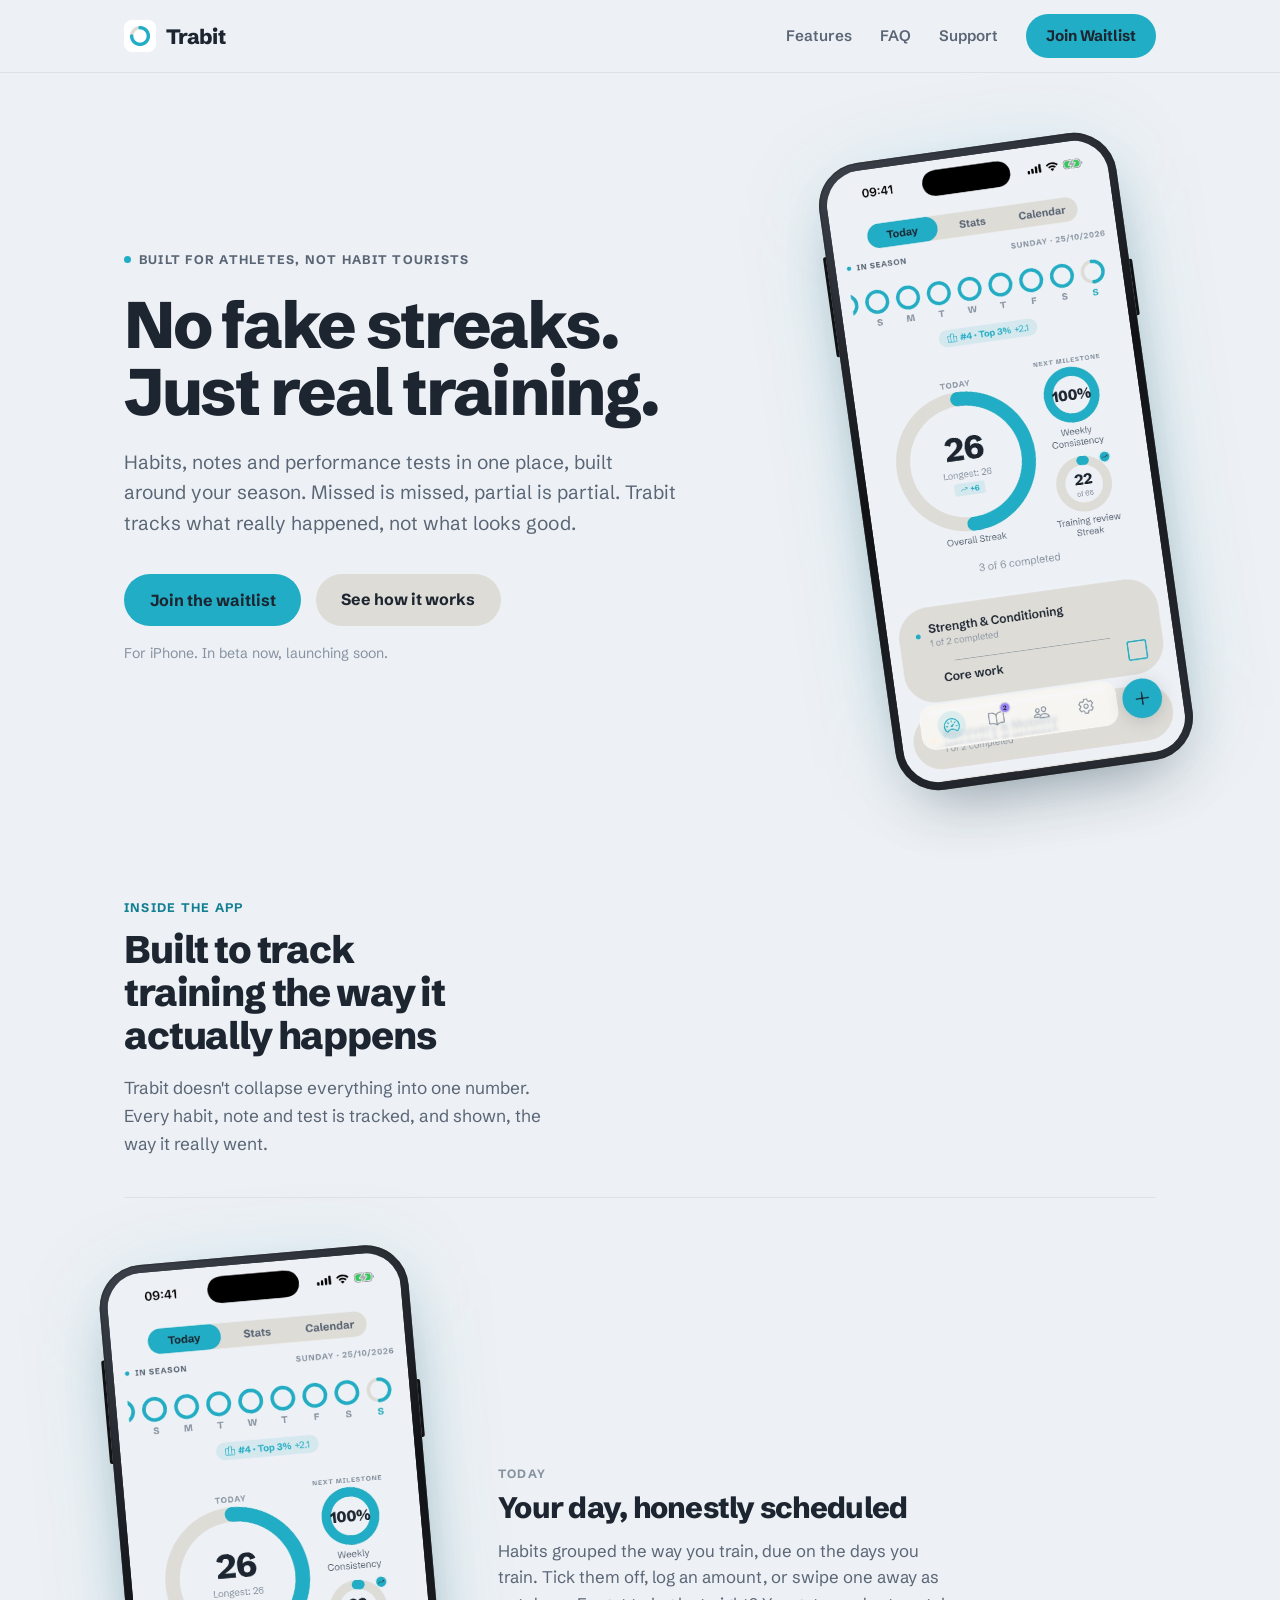
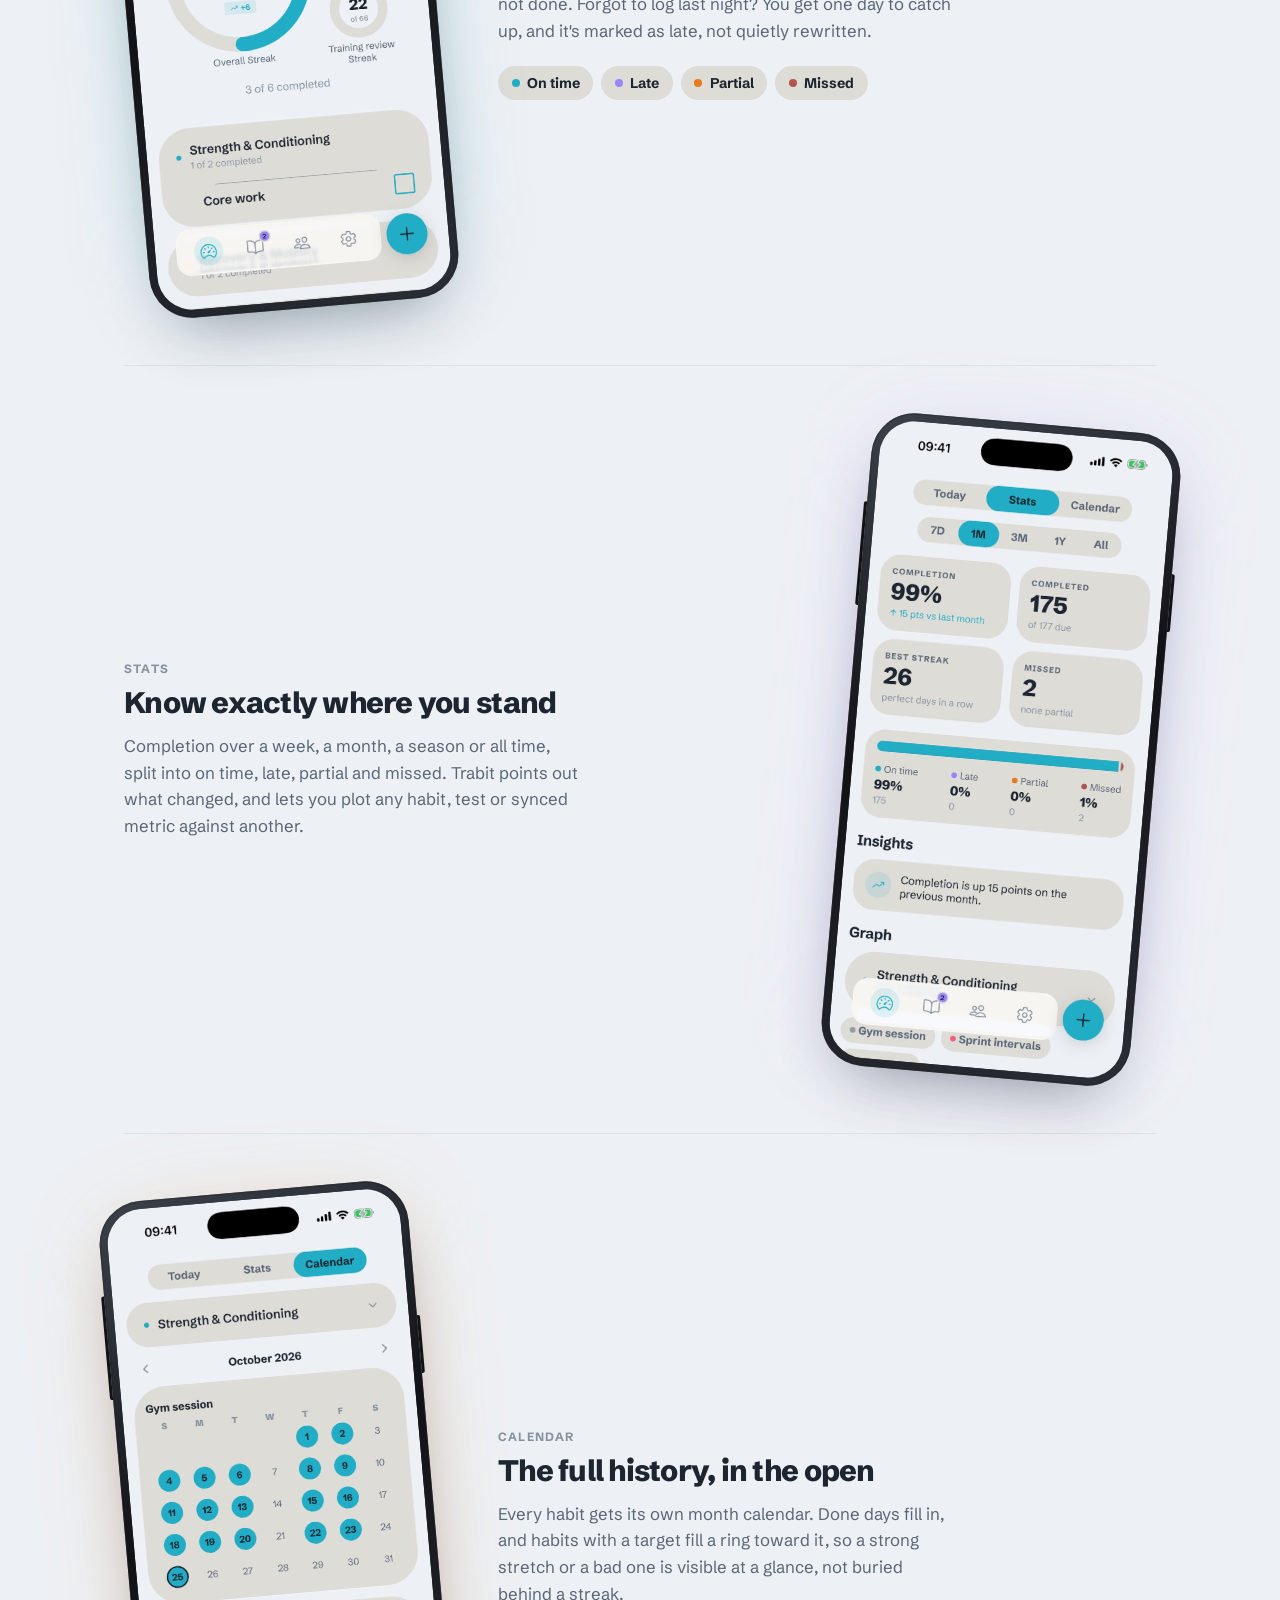
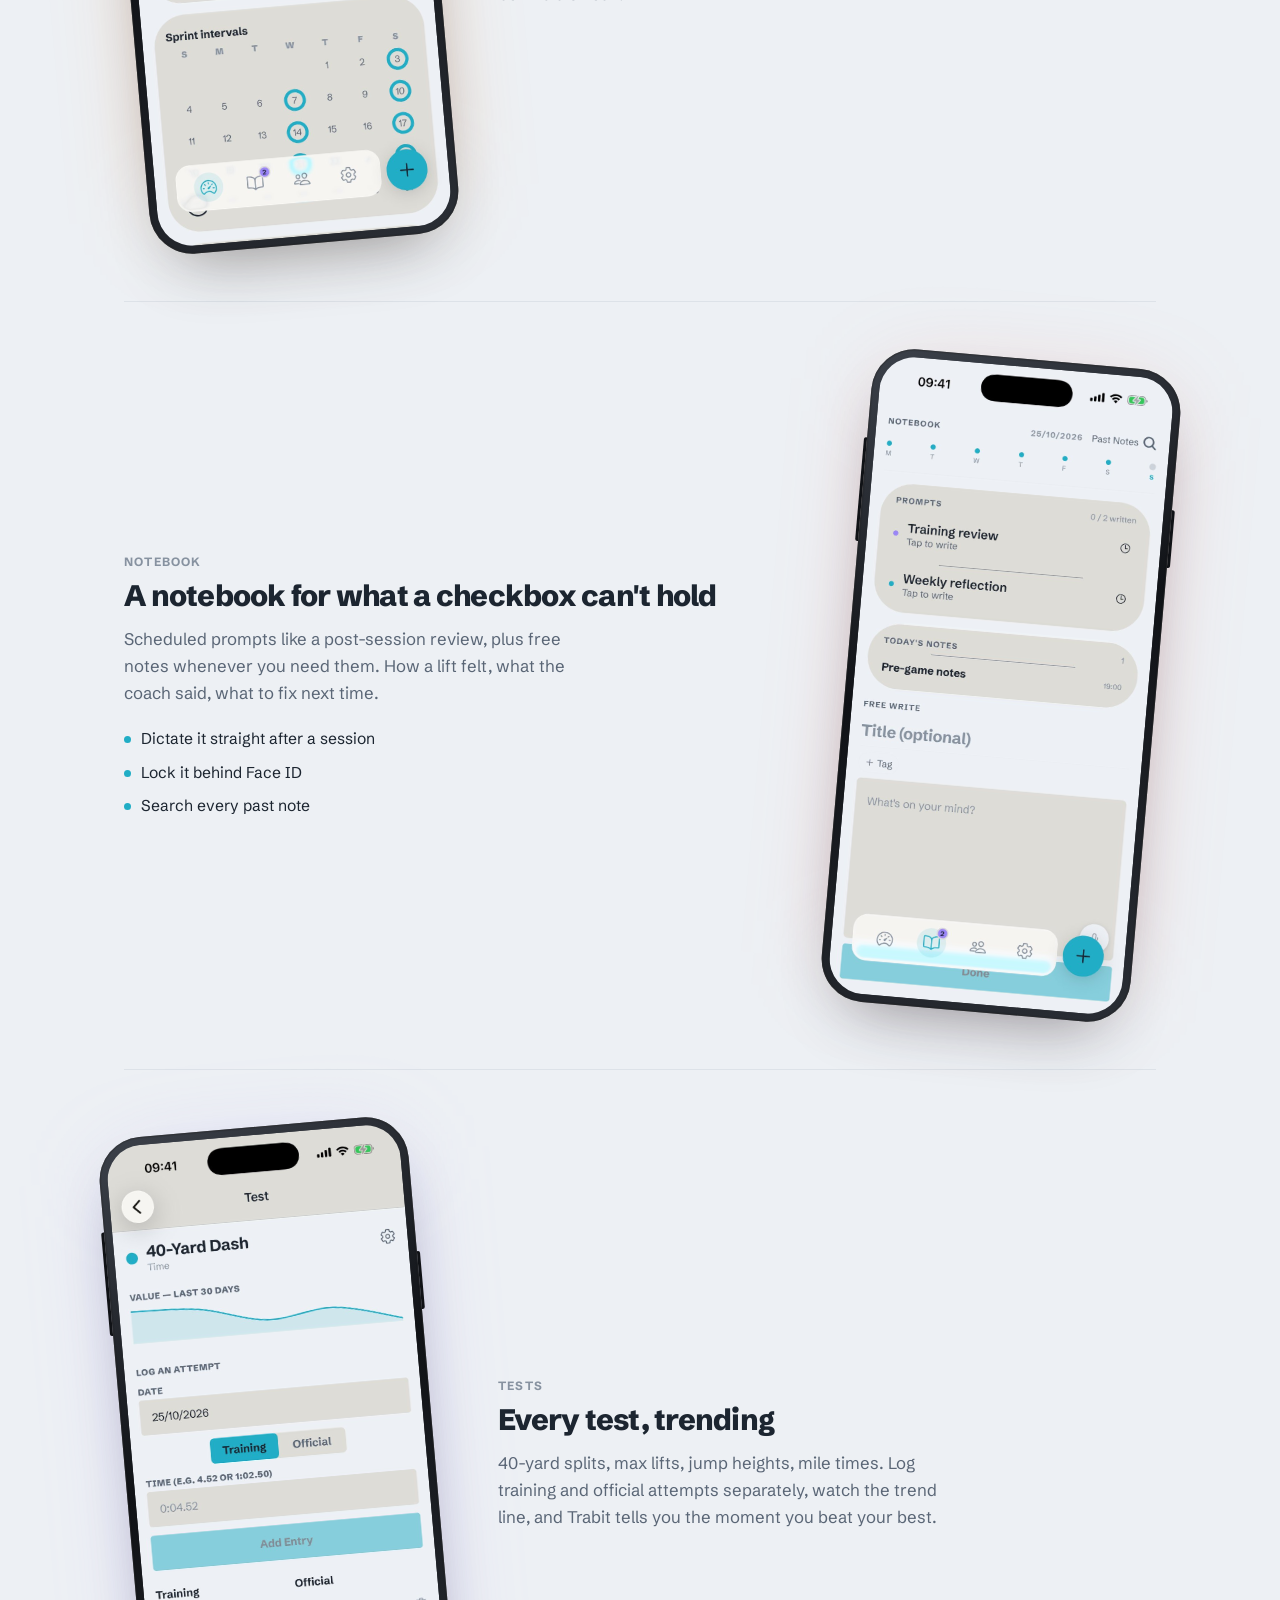
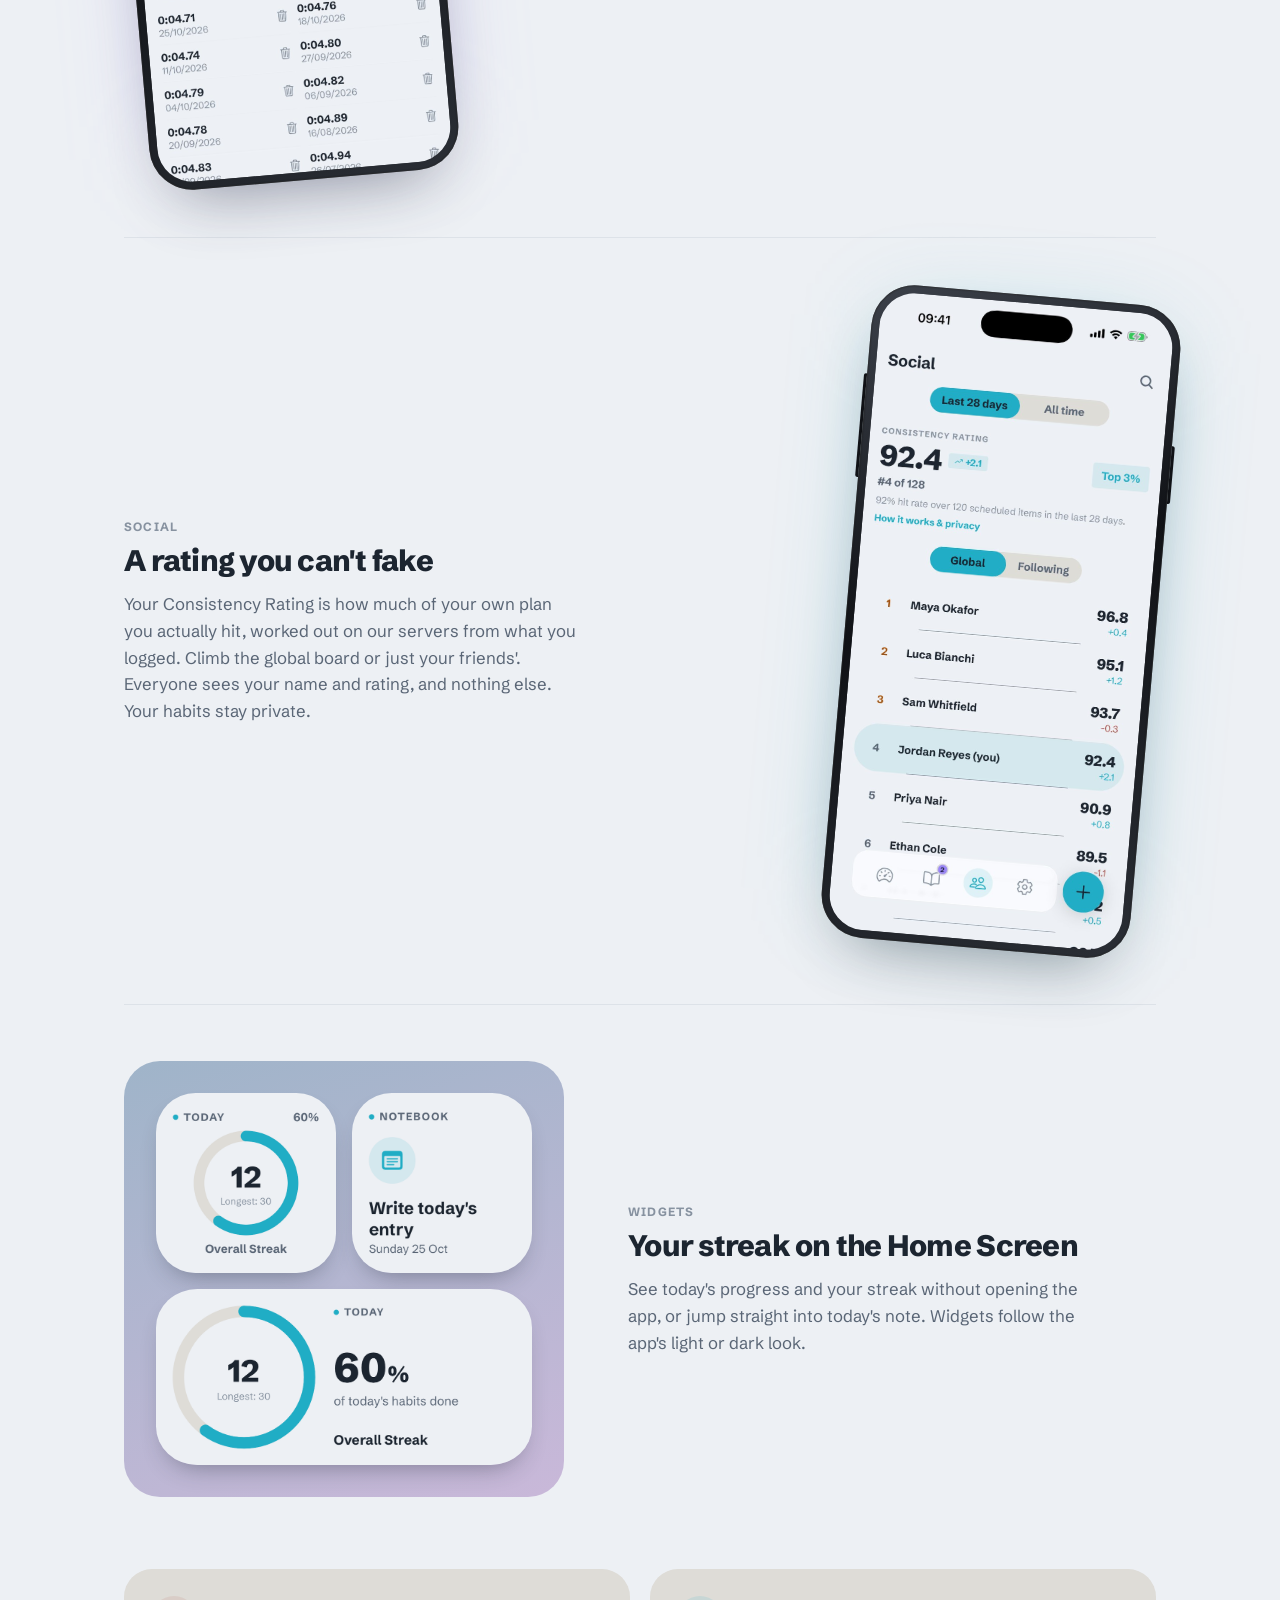
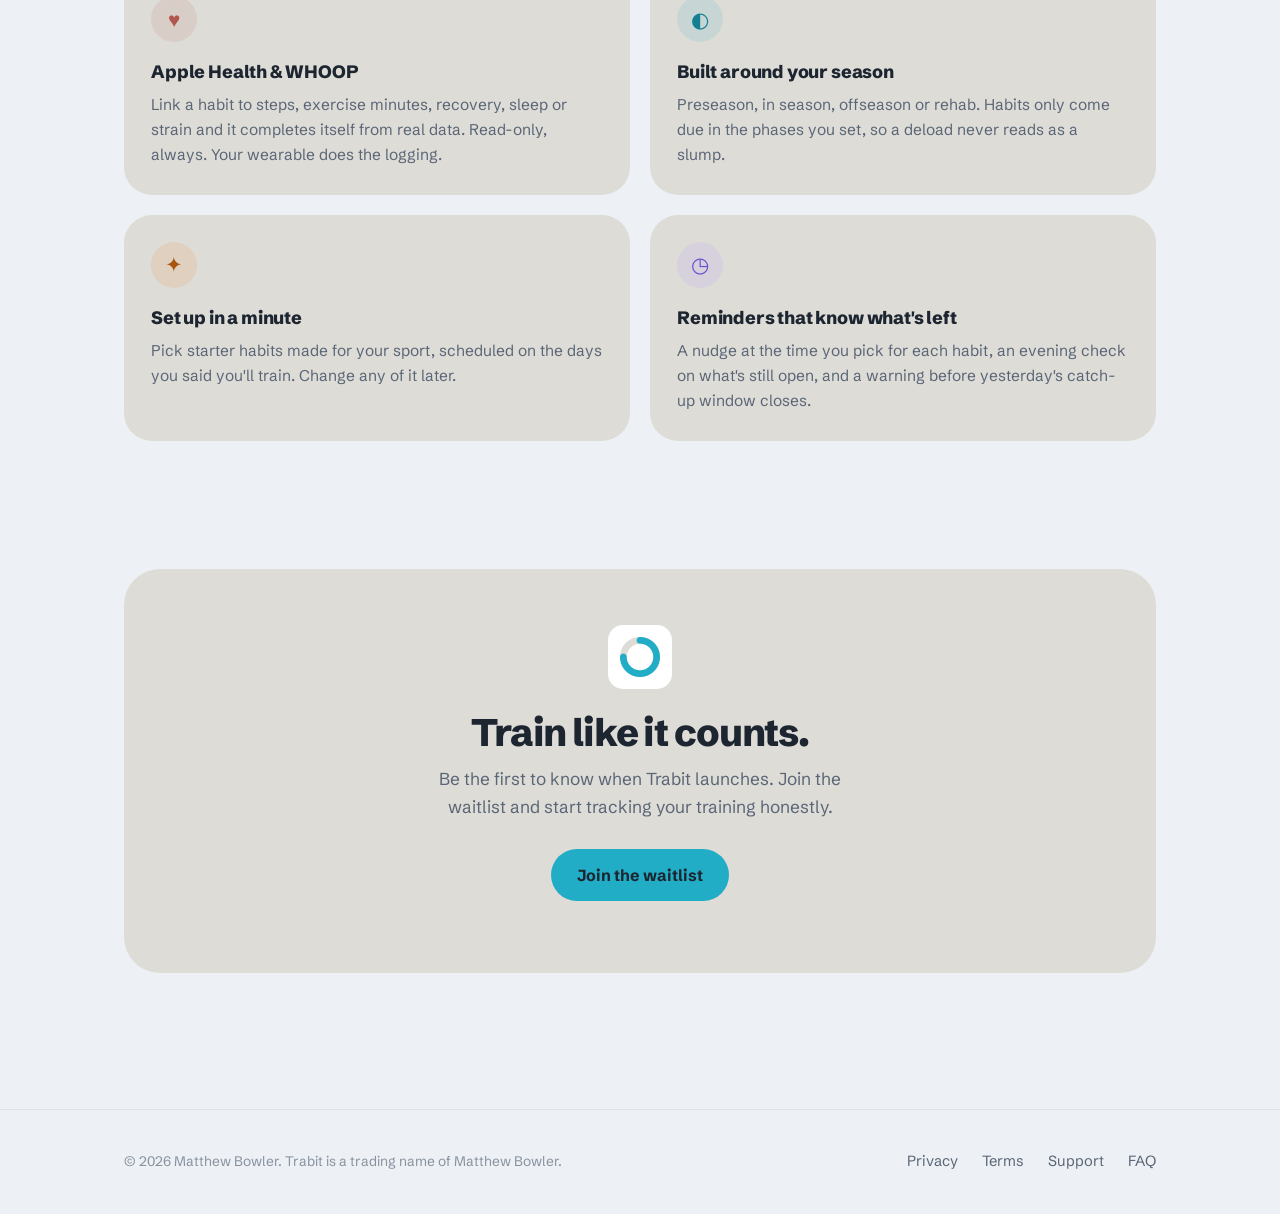
==== commit 9bd7df8f: "Bring the site up to date with the app - Restyle on the app's current palette: light by default with" ====
--- a/index.html
+++ b/index.html
@@ -4,17 +4,24 @@
 <meta charset="utf-8">
 <meta name="viewport" content="width=device-width, initial-scale=1">
 <title>Trabit — Training Tracker for Athletes</title>
-<meta name="description" content="Habits, training logs, and performance tests in one place — tracked honestly. No fake streaks. Syncs with Apple Health and WHOOP.">
+<meta name="description" content="Habits, notes and performance tests in one place, tracked honestly. Season-aware schedules, real streaks, a Consistency Rating, and Apple Health and WHOOP sync.">
+<meta property="og:title" content="Trabit — Training Tracker for Athletes">
+<meta property="og:description" content="No fake streaks. Just real training.">
+<meta property="og:image" content="https://trabbit.net/assets/screenshots/today.jpg">
+<meta name="theme-color" content="#EDF0F4" media="(prefers-color-scheme: light)">
+<meta name="theme-color" content="#0B0D10" media="(prefers-color-scheme: dark)">
+<link rel="icon" type="image/png" href="/assets/mark.png">
+<link rel="apple-touch-icon" href="/assets/apple-touch-icon.png">
 <link rel="preconnect" href="https://fonts.googleapis.com">
 <link rel="preconnect" href="https://fonts.gstatic.com" crossorigin>
-<link href="https://fonts.googleapis.com/css2?family=IBM+Plex+Sans:wght@400;500;600;700&family=IBM+Plex+Mono:wght@500;600&display=swap" rel="stylesheet">
+<link href="https://fonts.googleapis.com/css2?family=Schibsted+Grotesk:wght@400;500;600;700;800&display=swap" rel="stylesheet">
 <link rel="stylesheet" href="/styles.css">
 </head>
 <body>
 <nav class="nav">
   <div class="wrap nav-row">
     <a class="brand" href="/">
-      <img class="brand-mark" src="/assets/mark.png" alt="" width="30" height="30">
+      <img class="brand-mark" src="/assets/mark.png" alt="" width="32" height="32">
       Trabit
     </a>
     <div class="nav-links">
@@ -33,17 +40,18 @@
         <span class="eyebrow">Built for athletes, not habit tourists</span>
         <h1 class="hero-title">No fake streaks. Just real training.</h1>
         <p class="hero-subtitle">
-          Habits, training logs, and tests — all in one place, built for how athletes actually train.
-          Missed is missed, partial is partial. Trabit tracks what really happened, not what looks good.
+          Habits, notes and performance tests in one place, built around your season. Missed is missed,
+          partial is partial. Trabit tracks what really happened, not what looks good.
         </p>
         <div class="hero-actions">
           <button class="btn btn-primary" type="button" data-waitlist-open>Join the waitlist</button>
-        </div>
-        <p class="hero-note">iOS. Launching soon. <a href="#features">See how it works →</a></p>
+          <a class="btn btn-secondary" href="#features">See how it works</a>
+        </div>
+        <p class="hero-note">For iPhone. In beta now, launching soon.</p>
       </div>
       <div class="hero-media tilt-media">
         <div class="phone-frame">
-          <img src="/assets/screenshots/today.png" alt="Trabit's Today screen, showing an overall streak ring, progress toward the next milestone, and Strength &amp; Conditioning and Recovery &amp; Mobility categories.">
+          <img src="/assets/screenshots/today.jpg" alt="Trabit's Today screen: a 26-day overall streak in the main ring, 100% weekly consistency and a 22-day training review streak beside it, a week of completed rings above, and today's Strength &amp; Conditioning habits below." width="780" height="1696">
         </div>
       </div>
     </div>
@@ -55,100 +63,133 @@
         <div class="section-eyebrow">Inside the app</div>
         <h2 class="section-title">Built to track training the way it actually happens</h2>
         <p class="section-body">
-          Trabit doesn't collapse everything into a single streak number. Each piece of your training
-          gets tracked — and shown — the way it actually works.
+          Trabit doesn't collapse everything into one number. Every habit, note and test is tracked, and
+          shown, the way it really went.
         </p>
       </div>
 
       <div class="feature-row">
         <div class="feature-media tilt-media">
           <div class="phone-frame">
-            <img src="/assets/screenshots/today.png" alt="Trabit's Today screen, showing an overall streak ring, progress toward the next milestone, and Strength &amp; Conditioning and Recovery &amp; Mobility categories." loading="lazy">
-          </div>
-        </div>
-        <div class="feature-copy">
-          <h3 class="feature-title">Habits, honestly scheduled</h3>
-          <p class="feature-body">
-            Recurring habits that know your season — preseason, in-season, offseason, or rehab. A missed
-            day shows as missed. A partial effort shows as partial. Your streak reflects what actually
-            happened, right there on Today.
-          </p>
+            <img src="/assets/screenshots/today.jpg" alt="Trabit's Today screen with today's ring, streaks, and habits grouped by category." width="780" height="1696" loading="lazy">
+          </div>
+        </div>
+        <div class="feature-copy">
+          <div class="feature-tag">Today</div>
+          <h3 class="feature-title">Your day, honestly scheduled</h3>
+          <p class="feature-body">
+            Habits grouped the way you train, due on the days you train. Tick them off, log an amount, or
+            swipe one away as not done. Forgot to log last night? You get one day to catch up, and it's
+            marked as late, not quietly rewritten.
+          </p>
+          <div class="status-legend" aria-label="How every habit is recorded">
+            <span class="status-chip" style="--dot: var(--accent)">On time</span>
+            <span class="status-chip" style="--dot: var(--indigo-fill)">Late</span>
+            <span class="status-chip" style="--dot: var(--amber-fill)">Partial</span>
+            <span class="status-chip" style="--dot: var(--coral)">Missed</span>
+          </div>
         </div>
       </div>
 
       <div class="feature-row reverse">
         <div class="feature-media tilt-media tilt-indigo">
           <div class="phone-frame">
-            <img src="/assets/screenshots/onboarding.png" alt="Trabit's onboarding screen, where a new user picks their current season phase, sport, and goal." loading="lazy">
-          </div>
-        </div>
-        <div class="feature-copy">
-          <h3 class="feature-title">Built around your season</h3>
-          <p class="feature-body">
-            Setup starts by asking what phase you're actually in and what you're training for — not a
-            generic one-size calendar. What's due today, and how backlog windows behave, adapts to the
-            season you picked.
-          </p>
-        </div>
-      </div>
-
-      <div class="feature-row">
+            <img src="/assets/screenshots/stats.jpg" alt="Trabit's Stats view: 99% completion this month, 175 of 177 completed, a best streak of 26, and the on time, late, partial and missed breakdown." width="780" height="1696" loading="lazy">
+          </div>
+        </div>
+        <div class="feature-copy">
+          <div class="feature-tag">Stats</div>
+          <h3 class="feature-title">Know exactly where you stand</h3>
+          <p class="feature-body">
+            Completion over a week, a month, a season or all time, split into on time, late, partial and
+            missed. Trabit points out what changed, and lets you plot any habit, test or synced metric against
+            another.
+          </p>
+        </div>
+      </div>
+
+      <div class="feature-row">
+        <div class="feature-media tilt-media tilt-amber">
+          <div class="phone-frame">
+            <img src="/assets/screenshots/calendar.jpg" alt="Trabit's Calendar view: a month calendar per habit, with completed days filled and target habits showing rings that fill toward the goal." width="780" height="1696" loading="lazy">
+          </div>
+        </div>
+        <div class="feature-copy">
+          <div class="feature-tag">Calendar</div>
+          <h3 class="feature-title">The full history, in the open</h3>
+          <p class="feature-body">
+            Every habit gets its own month calendar. Done days fill in, and habits with a target fill a ring
+            toward it, so a strong stretch or a bad one is visible at a glance, not buried behind a streak.
+          </p>
+        </div>
+      </div>
+
+      <div class="feature-row reverse">
         <div class="feature-media tilt-media tilt-coral">
           <div class="phone-frame">
-            <img src="/assets/screenshots/notebook.png" alt="Trabit's Notebook screen, showing a written training entry with the dictation microphone actively listening." loading="lazy">
-          </div>
-        </div>
-        <div class="feature-copy">
-          <h3 class="feature-title">A journal for what doesn't fit in a checkbox</h3>
-          <p class="feature-body">
-            A place for the sessions that don't reduce to a tick — how a lift felt, what you noticed in a
-            run, what to fix next time. Dictate it straight after a session, and lock it behind Face ID if
-            you'd rather keep it private.
+            <img src="/assets/screenshots/notebook.jpg" alt="Trabit's Notebook: today's Training review and Weekly reflection prompts, today's notes, and a free-write page." width="780" height="1696" loading="lazy">
+          </div>
+        </div>
+        <div class="feature-copy">
+          <div class="feature-tag">Notebook</div>
+          <h3 class="feature-title">A notebook for what a checkbox can't hold</h3>
+          <p class="feature-body">
+            Scheduled prompts like a post-session review, plus free notes whenever you need them. How a lift
+            felt, what the coach said, what to fix next time.
+          </p>
+          <ul class="feature-points">
+            <li>Dictate it straight after a session</li>
+            <li>Lock it behind Face ID</li>
+            <li>Search every past note</li>
+          </ul>
+        </div>
+      </div>
+
+      <div class="feature-row">
+        <div class="feature-media tilt-media tilt-indigo">
+          <div class="phone-frame">
+            <img src="/assets/screenshots/test.jpg" alt="Trabit's test page for the 40-Yard Dash: a falling time over the last 30 days, and training and official attempts listed side by side." width="780" height="1696" loading="lazy">
+          </div>
+        </div>
+        <div class="feature-copy">
+          <div class="feature-tag">Tests</div>
+          <h3 class="feature-title">Every test, trending</h3>
+          <p class="feature-body">
+            40-yard splits, max lifts, jump heights, mile times. Log training and official attempts
+            separately, watch the trend line, and Trabit tells you the moment you beat your best.
           </p>
         </div>
       </div>
 
       <div class="feature-row reverse">
-        <div class="feature-media tilt-media tilt-amber">
-          <div class="phone-frame">
-            <img src="/assets/screenshots/test-pr.png" alt="Trabit's Test detail screen for a 40-Yard Dash, showing a trend sparkline and a training log of past attempts getting faster." loading="lazy">
-          </div>
-        </div>
-        <div class="feature-copy">
-          <h3 class="feature-title">Every test, trending</h3>
-          <p class="feature-body">
-            Track the numbers that actually matter over a season — 40-yard splits, max lifts, mile times —
-            and Trabit tells you the moment you beat your own best, no interpretation required.
-          </p>
-        </div>
-      </div>
-
-      <div class="feature-row">
         <div class="feature-media tilt-media">
           <div class="phone-frame">
-            <img src="/assets/screenshots/calendars.png" alt="Trabit's Calendars screen, showing a month of habit completion history at a glance." loading="lazy">
-          </div>
-        </div>
-        <div class="feature-copy">
-          <h3 class="feature-title">The full history, honestly</h3>
-          <p class="feature-body">
-            Every day you tracked, laid out at a glance — not just the last 7. A good stretch, or a bad
-            one, is visible across weeks and months, not buried behind a single number.
-          </p>
-        </div>
-      </div>
-
-      <div class="feature-row reverse">
-        <div class="feature-media tilt-media tilt-indigo">
-          <div class="phone-frame">
-            <img src="/assets/screenshots/graphs.png" alt="Trabit's Graphs screen, plotting a 40-Yard Dash test's improving time over the past month." loading="lazy">
-          </div>
-        </div>
-        <div class="feature-copy">
-          <h3 class="feature-title">Progress you can actually see</h3>
-          <p class="feature-body">
-            Plot any habit, test, or synced metric against any other and watch how they move together over
-            a week, a month, or a season.
+            <img src="/assets/screenshots/social.jpg" alt="Trabit's Social tab: a Consistency Rating of 92.4, ranked 4th of 128 and in the top 3%, above a global leaderboard." width="780" height="1696" loading="lazy">
+          </div>
+        </div>
+        <div class="feature-copy">
+          <div class="feature-tag">Social</div>
+          <h3 class="feature-title">A rating you can't fake</h3>
+          <p class="feature-body">
+            Your Consistency Rating is how much of your own plan you actually hit, worked out on our servers
+            from what you logged. Climb the global board or just your friends'. Everyone sees your name and
+            rating, and nothing else. Your habits stay private.
+          </p>
+        </div>
+      </div>
+
+      <div class="feature-row">
+        <div class="widget-stage" role="img" aria-label="Trabit's Home Screen widgets: an overall streak ring at 60% of today done, a Notebook shortcut, and a wide widget with the streak and today's percentage.">
+          <img src="/assets/screenshots/widget_small.png" alt="" loading="lazy">
+          <img src="/assets/screenshots/widget_notes.png" alt="" loading="lazy">
+          <img class="widget-wide" src="/assets/screenshots/widget_medium.png" alt="" loading="lazy">
+        </div>
+        <div class="feature-copy">
+          <div class="feature-tag">Widgets</div>
+          <h3 class="feature-title">Your streak on the Home Screen</h3>
+          <p class="feature-body">
+            See today's progress and your streak without opening the app, or jump straight into today's note.
+            Widgets follow the app's light or dark look.
           </p>
         </div>
       </div>
@@ -156,18 +197,34 @@
       <div class="grid grid-2 feature-support">
         <div class="card">
           <div class="card-icon tint-coral">♥</div>
-          <h3 class="card-title">Apple Health &amp; WHOOP sync</h3>
-          <p class="card-body">
-            Link a habit to steps, recovery, sleep, or strain and let it complete itself from real data —
-            read-only, always. Your wearable does the logging.
-          </p>
-        </div>
-        <div class="card">
-          <div class="card-icon tint-accent">◈</div>
-          <h3 class="card-title">Real streaks, real milestones</h3>
-          <p class="card-body">
-            Streaks are computed from what you actually completed — nothing fudged to keep a number alive.
-            Milestones celebrate the ones that are real.
+          <h3 class="card-title">Apple Health &amp; WHOOP</h3>
+          <p class="card-body">
+            Link a habit to steps, exercise minutes, recovery, sleep or strain and it completes itself from
+            real data. Read-only, always. Your wearable does the logging.
+          </p>
+        </div>
+        <div class="card">
+          <div class="card-icon tint-accent">◐</div>
+          <h3 class="card-title">Built around your season</h3>
+          <p class="card-body">
+            Preseason, in season, offseason or rehab. Habits only come due in the phases you set, so a
+            deload never reads as a slump.
+          </p>
+        </div>
+        <div class="card">
+          <div class="card-icon tint-amber">✦</div>
+          <h3 class="card-title">Set up in a minute</h3>
+          <p class="card-body">
+            Pick starter habits made for your sport, scheduled on the days you said you'll train. Change any
+            of it later.
+          </p>
+        </div>
+        <div class="card">
+          <div class="card-icon tint-indigo">◷</div>
+          <h3 class="card-title">Reminders that know what's left</h3>
+          <p class="card-body">
+            A nudge at the time you pick for each habit, an evening check on what's still open, and a warning
+            before yesterday's catch-up window closes.
           </p>
         </div>
       </div>
@@ -177,6 +234,7 @@
   <section>
     <div class="wrap">
       <div class="cta-band">
+        <img class="cta-mark" src="/assets/mark.png" alt="" width="64" height="64">
         <h2 class="section-title">Train like it counts.</h2>
         <p class="section-body" style="margin: 0 auto 1.8rem; max-width: 40ch;">
           Be the first to know when Trabit launches. Join the waitlist and start tracking your training
@@ -215,12 +273,13 @@
     </div>
     <div class="waitlist-field">
       <label class="waitlist-label" for="waitlist-phone">Phone number</label>
-      <input class="waitlist-input" id="waitlist-phone" type="tel" name="phone" placeholder="+1 555 123 4567" required>
+      <input class="waitlist-input" id="waitlist-phone" type="tel" name="phone" placeholder="+44 7700 900123" required>
     </div>
     <button class="btn btn-primary" type="submit">Notify me</button>
   </form>
   <p class="waitlist-status" data-waitlist-status role="status"></p>
-  <p class="waitlist-success" data-waitlist-success hidden>You're on the list — we'll text and email you when the beta's ready to download.</p>
+  <p class="waitlist-success" data-waitlist-success hidden>You're on the list. We'll text and email you when the beta's ready to download.</p>
+  <p class="waitlist-legal">Used only to tell you about Trabit. See the <a href="/privacy/">Privacy Notice</a>.</p>
 </dialog>
 
 <script src="/waitlist.js"></script>
--- a/styles.css
+++ b/styles.css
@@ -1,65 +1,81 @@
 /* Trabit marketing site — shared design system.
-   Tokens are lib/theme.ts's own values, not an approximation — a visitor
-   should recognize the app in the site. The app's "pro-dark" redesign
-   replaced its old single light theme with a deliberately dark, data-forward
-   instrument look (see theme.ts's own top comment) — this site follows,
-   dark-only on purpose, same as the app has no light mode of its own.
-   Every face is IBM Plex Sans/Mono, the actual faces theme.ts's typography
-   scale is built on (eyebrow/label text in Plex Mono, everything else in
-   Plex Sans) — no separate display serif on the hero, kept deliberately
-   plain rather than reaching for a display face with its own personality.
-
-   The redesign isn't just a color swap: theme.ts's radius scale is
-   deliberately small now (radius.md is 4px, not a generic 12px) — "the old
-   radius.full pill language (banners, badges, chips) is retired in favor of
-   hairline-bordered rows and small-radius rectangles," per that file's own
-   comment — and no UI component in the app casts a shadow (Card.tsx is a
-   flat colors.surface fill with a hairline border, nothing else). Both of
-   those are followed here too, not just the palette. */
-
-/* IBM Plex is loaded via a Google Fonts <link> tag in each page's <head>
-   (not inlined here) — see the font stack below for fallbacks. */
+   Tokens are the app's own lib/theme.ts values, so a visitor recognizes the
+   app in the site: a cool-grey page with warm stone-grey cards and the
+   Trabit blue accent in light mode (the app's default), and the near-black
+   instrument palette in dark mode, which follows the visitor's system
+   setting the way the app's own "System" appearance does.
+
+   Shapes follow the app too: one family (Schibsted Grotesk, loaded via a
+   Google Fonts <link> in each page's <head>), pill buttons and chips, and
+   big soft-cornered cards like the grouped category cards on Today. Labels
+   on the blue are navy, not white — white on this blue is only ~2.7:1. */
 
 :root {
-  --bg: #0b0d10;
-  --surface: #14171b;
-  --bg-raised: #1b1f24;
-  --ink: #f2f3f5;
-  --ink-soft: #8b909a;
-  --ink-faint: #565b63;
-  --accent: #5fc9c4;
-  --accent-ink: #06201e;
-  --accent-soft: rgba(95, 201, 196, 0.14);
-  --border: #1e2126;
-  --border-strong: #33373d;
-
-  --amber: #d9b36c;
-  --amber-soft: rgba(217, 179, 108, 0.14);
-  --coral: #e0685c;
-  --coral-soft: rgba(224, 104, 92, 0.14);
-  --indigo: #9c8cd6;
-  --indigo-soft: rgba(156, 140, 214, 0.14);
-
-  /* theme.ts's actual scale — small and rectangular, not a generic
-     rounded-everything SaaS scale. Kept the same names/count as before so
-     nothing below needed restructuring, just smaller values. */
-  --radius-sm: 3px;
-  --radius-md: 4px;
-  --radius-lg: 6px;
-  --radius-xl: 8px;
+  --bg: #edf0f4;
+  --surface: #dedcd7;
+  --bg-raised: #e6e4df;
+  --ink: #1c2530;
+  --ink-soft: #5a6676;
+  --ink-faint: #8792a0;
+  --accent: #20adc5;
+  --accent-text: #137f92;
+  --accent-ink: #1c2530;
+  --accent-soft: rgba(32, 173, 197, 0.12);
+  --border: #dde2e8;
+  --border-strong: #cbd2da;
+
+  --amber: #a8540c;
+  --amber-fill: #e57b1b;
+  --amber-soft: rgba(229, 123, 27, 0.12);
+  --coral: #b0564e;
+  --coral-soft: rgba(176, 86, 78, 0.11);
+  --indigo: #6650d0;
+  --indigo-fill: #9b85fa;
+  --indigo-soft: rgba(155, 133, 250, 0.12);
+
+  --glow-strength: 34%;
+  --frame-shadow: 0 2rem 4rem -1.8rem rgba(28, 37, 48, 0.45);
+
+  --radius-sm: 6px;
+  --radius-md: 14px;
+  --radius-lg: 28px;
+  --radius-xl: 36px;
   --radius-full: 999px;
 
   --max-width: 1080px;
-  --font-body: 'IBM Plex Sans', -apple-system, BlinkMacSystemFont, 'SF Pro Text', 'Segoe UI', Roboto, sans-serif;
-  --font-mono: 'IBM Plex Mono', 'SF Mono', 'Roboto Mono', monospace;
+  --font-body: 'Schibsted Grotesk', -apple-system, BlinkMacSystemFont, 'SF Pro Text', 'Segoe UI', Roboto, sans-serif;
+
+  color-scheme: light dark;
+}
+
+@media (prefers-color-scheme: dark) {
+  :root {
+    --bg: #0b0d10;
+    --surface: #14171b;
+    --bg-raised: #1b1f24;
+    --ink: #f2f3f5;
+    --ink-soft: #8b909a;
+    --ink-faint: #656a73;
+    --accent-text: #20adc5;
+    --accent-ink: #0b0d10;
+    --accent-soft: rgba(32, 173, 197, 0.16);
+    --border: #1e2126;
+    --border-strong: #33373d;
+
+    --amber: #e57b1b;
+    --amber-soft: rgba(229, 123, 27, 0.16);
+    --coral: #e0685c;
+    --coral-soft: rgba(224, 104, 92, 0.14);
+    --indigo: #9b85fa;
+    --indigo-soft: rgba(155, 133, 250, 0.16);
+
+    --glow-strength: 46%;
+    --frame-shadow: 0 2rem 4rem -1.5rem rgba(0, 0, 0, 0.6);
+  }
 }
 
 * {
   box-sizing: border-box;
-}
-
-html {
-  color-scheme: dark;
 }
 
 body {
@@ -74,11 +90,12 @@
 
 img {
   max-width: 100%;
+  height: auto;
   display: block;
 }
 
 a {
-  color: var(--accent);
+  color: var(--accent-text);
 }
 
 .wrap {
@@ -93,8 +110,8 @@
   position: sticky;
   top: 0;
   z-index: 20;
-  background: color-mix(in srgb, var(--bg) 88%, transparent);
-  backdrop-filter: blur(10px);
+  background: color-mix(in srgb, var(--bg) 86%, transparent);
+  backdrop-filter: blur(12px);
   border-bottom: 1px solid var(--border);
 }
 
@@ -102,32 +119,32 @@
   display: flex;
   align-items: center;
   justify-content: space-between;
-  padding: 1rem 0;
+  /* Block padding only, so .wrap's side gutter still applies. */
+  padding-block: 0.9rem;
 }
 
 .brand {
   display: flex;
   align-items: center;
   gap: 0.6rem;
-  font-family: var(--font-body);
   font-weight: 800;
   letter-spacing: -0.02em;
-  font-size: 1.25rem;
+  font-size: 1.3rem;
   color: var(--ink);
   text-decoration: none;
 }
 
 .brand-mark {
-  width: 30px;
-  height: 30px;
-  border-radius: var(--radius-sm);
+  width: 32px;
+  height: 32px;
+  border-radius: 8px;
 }
 
 .nav-links {
   display: flex;
   align-items: center;
   gap: 1.75rem;
-  font-size: 0.92rem;
+  font-size: 0.95rem;
   font-weight: 600;
 }
 
@@ -143,29 +160,28 @@
 .nav-cta {
   background: var(--accent);
   color: var(--accent-ink) !important;
-  padding: 0.6rem 1.2rem;
-  border-radius: var(--radius-md);
+  padding: 0.6rem 1.25rem;
+  border-radius: var(--radius-full);
   border: none;
   font: inherit;
-  font-weight: 600;
+  font-weight: 700;
   cursor: pointer;
 }
-
-/* ---------- Buttons ---------- */
 
 /* ---------- Waitlist ---------- */
 
 .waitlist-dialog {
   width: min(26rem, calc(100vw - 2.5rem));
   padding: 2rem;
-  border: 1px solid var(--border);
-  border-radius: var(--radius-xl);
-  background: var(--surface);
+  border: none;
+  border-radius: var(--radius-lg);
+  background: var(--bg);
   color: var(--ink);
 }
 
 .waitlist-dialog::backdrop {
-  background: rgba(4, 5, 7, 0.86);
+  background: color-mix(in srgb, var(--ink) 55%, transparent);
+  backdrop-filter: blur(4px);
 }
 
 .waitlist-dialog-head {
@@ -179,7 +195,7 @@
 .waitlist-dialog-title {
   font-weight: 800;
   letter-spacing: -0.02em;
-  font-size: 1.5rem;
+  font-size: 1.6rem;
   margin: 0;
 }
 
@@ -192,7 +208,7 @@
   justify-content: center;
   border-radius: var(--radius-full);
   border: none;
-  background: var(--border-strong);
+  background: var(--surface);
   color: var(--ink-soft);
   font-size: 1.2rem;
   line-height: 1;
@@ -215,9 +231,11 @@
 }
 
 .waitlist-label {
-  font-size: 0.8rem;
+  font-size: 0.75rem;
   font-weight: 700;
-  color: var(--ink-soft);
+  letter-spacing: 0.08em;
+  text-transform: uppercase;
+  color: var(--ink-faint);
 }
 
 .waitlist-field {
@@ -230,8 +248,8 @@
   width: 100%;
   padding: 0.85rem 1.1rem;
   border-radius: var(--radius-md);
-  border: 1px solid var(--border-strong);
-  background: var(--bg-raised);
+  border: none;
+  background: var(--surface);
   color: var(--ink);
   font-family: var(--font-body);
   font-size: 1rem;
@@ -262,25 +280,30 @@
   margin: 0;
   font-size: 1rem;
   font-weight: 600;
-  color: var(--accent);
-}
-
-/* Matches components/ui/Button.tsx exactly — radius.md (4px, not a pill;
-   radius.full is reserved for genuinely circular shapes now, like
-   .card-icon above), min-height 48, spacing.xl (20px) horizontal padding,
-   typography.bodyStrong (15px/600) label. */
+  color: var(--accent-text);
+}
+
+.waitlist-legal {
+  margin: 0.9rem 0 0;
+  font-size: 0.8rem;
+  color: var(--ink-faint);
+}
+
+/* Pill buttons, like the app's own primary actions ("Add 4 habits",
+   "Continue") — navy label on the blue. */
 .btn {
   display: inline-flex;
   align-items: center;
   justify-content: center;
   gap: 0.5rem;
-  min-height: 48px;
-  padding: 0 1.25rem;
-  border-radius: var(--radius-md);
-  font-weight: 600;
-  font-size: 0.94rem;
+  min-height: 52px;
+  padding: 0 1.6rem;
+  border-radius: var(--radius-full);
+  font-family: var(--font-body);
+  font-weight: 700;
+  font-size: 1rem;
   text-decoration: none;
-  border: 1px solid transparent;
+  border: none;
   cursor: pointer;
 }
 
@@ -295,15 +318,14 @@
 }
 
 .btn-secondary {
-  background: var(--bg-raised);
-  border-color: var(--border-strong);
+  background: var(--surface);
   color: var(--ink);
 }
 
 /* ---------- Hero ---------- */
 
 .hero {
-  padding: 5rem 0 4rem;
+  padding: 4.5rem 0 4rem;
 }
 
 .hero-row {
@@ -318,43 +340,39 @@
 
 .hero-media {
   flex: 0 0 auto;
-  width: clamp(200px, 24vw, 280px);
-}
-
-/* Plain small-caps telemetry text, not a filled pill badge — matches
-   theme.ts's typography.eyebrow (Plex Mono, uppercase, letter-spaced),
-   used e.g. for the Today screen's "IN SEASON" label next to its own dot
-   rather than as a chip with a background. */
+  width: clamp(220px, 26vw, 300px);
+}
+
+/* The app's typography.eyebrow, with the same leading dot as Today's
+   "IN SEASON" telemetry strip. */
 .eyebrow {
   display: inline-flex;
   align-items: center;
   gap: 0.5rem;
-  font-family: var(--font-mono);
   font-size: 0.78rem;
-  font-weight: 600;
-  letter-spacing: 0.09em;
+  font-weight: 700;
+  letter-spacing: 0.1em;
   text-transform: uppercase;
-  color: var(--accent);
-  margin-bottom: 1.5rem;
+  color: var(--ink-soft);
+  margin-bottom: 1.4rem;
 }
 
 .eyebrow::before {
   content: '';
-  width: 6px;
-  height: 6px;
+  width: 7px;
+  height: 7px;
   border-radius: var(--radius-full);
   background: var(--accent);
   flex-shrink: 0;
 }
 
 .hero-title {
-  font-family: var(--font-body);
   font-weight: 800;
-  font-size: clamp(2.4rem, 5.5vw, 4rem);
-  line-height: 1.05;
-  letter-spacing: -0.02em;
+  font-size: clamp(2.5rem, 5.6vw, 4.1rem);
+  line-height: 1.02;
+  letter-spacing: -0.035em;
   margin: 0 0 1.3rem;
-  max-width: 16ch;
+  max-width: 15ch;
   text-wrap: balance;
 }
 
@@ -373,7 +391,7 @@
 }
 
 .hero-note {
-  font-size: 0.85rem;
+  font-size: 0.88rem;
   color: var(--ink-faint);
 }
 
@@ -384,42 +402,42 @@
 }
 
 .section-head {
-  max-width: 42ch;
+  max-width: 44ch;
   margin-bottom: 2.5rem;
 }
 
 .section-eyebrow {
-  font-size: 0.8rem;
+  font-size: 0.78rem;
   font-weight: 700;
-  letter-spacing: 0.06em;
+  letter-spacing: 0.1em;
   text-transform: uppercase;
-  color: var(--accent);
+  color: var(--accent-text);
   margin-bottom: 0.6rem;
 }
 
 .section-title {
   font-weight: 800;
-  font-size: clamp(1.7rem, 3vw, 2.3rem);
-  letter-spacing: -0.02em;
-  margin: 0 0 0.6rem;
+  font-size: clamp(1.8rem, 3.2vw, 2.4rem);
+  line-height: 1.12;
+  letter-spacing: -0.03em;
+  margin: 0 0 0.7rem;
   text-wrap: balance;
 }
 
 .section-body {
   color: var(--ink-soft);
-  font-size: 1.05rem;
+  font-size: 1.08rem;
 }
 
 /* ---------- Feature stories ---------- */
 
-/* One big alternating image/copy row per feature, replacing the old small
-   scrolling screenshot carousel — the point is for real app screens to read
-   as the main content of this section, not a supplementary strip. */
+/* One big alternating image/copy row per feature, so the real app screens
+   are the main content of the page. */
 .feature-row {
   display: flex;
   align-items: center;
-  gap: 3.5rem;
-  padding: 3rem 0;
+  gap: 4rem;
+  padding: 3.5rem 0;
   border-top: 1px solid var(--border);
 }
 
@@ -434,43 +452,36 @@
 
 .feature-media {
   flex: 0 0 auto;
-  width: clamp(220px, 30vw, 320px);
-}
-
-/* A bare rounded-rect screenshot reads as a cropped image floating on the
-   page; a chassis around it — bezel, inset screen, a couple of hardware
-   buttons on the edge — reads as a physical device the screenshot is
-   playing on. Kept restrained (a soft brushed-metal gradient, not chrome
-   or glossy highlights) so it dresses up the presentation without
-   competing with the screenshot itself. */
+  width: clamp(230px, 30vw, 310px);
+}
+
+/* A device chassis around each screenshot — bezel, inset screen, a couple
+   of hardware buttons — so it reads as the app running, not a cropped
+   image. Kept restrained so it never competes with the screen itself. */
 .phone-frame {
   position: relative;
   z-index: 1;
   width: 100%;
-  box-sizing: border-box;
   padding: 0.5rem;
-  border-radius: 2.6rem;
+  border-radius: 2.7rem;
   background: linear-gradient(155deg, #3c414a 0%, #101216 45%, #2a2e35 100%);
   box-shadow:
     inset 0 0 0 1px rgba(255, 255, 255, 0.08),
     inset 0 0 1px 1px rgba(0, 0, 0, 0.5),
-    0 2rem 4rem -1.5rem rgba(0, 0, 0, 0.6);
+    var(--frame-shadow);
 }
 
 .phone-frame img {
   display: block;
   width: 100%;
-  border-radius: 2.15rem;
-}
-
-/* Power button (right edge) and volume rocker (left edge) — enough to
-   silhouette a real device without over-detailing it. */
+  border-radius: 2.2rem;
+}
+
 .phone-frame::before,
 .phone-frame::after {
   content: '';
   position: absolute;
   background: #101216;
-  box-shadow: inset 0 0 0 1px rgba(255, 255, 255, 0.06);
 }
 
 .phone-frame::before {
@@ -489,72 +500,150 @@
   border-radius: 2px 0 0 2px;
 }
 
-/* A flat, front-on screenshot reads as a static asset dropped onto the page;
-   a slight tilt plus a soft ambient glow reads as something arranged and
-   alive. This only dresses up the marketing presentation around a
-   screenshot — the screenshot itself, and the site's own flat, shadow-free
-   buttons/cards, are untouched. Rows alternate tilt direction so the page
-   has a visual rhythm as you scroll rather than every phone leaning the
-   same way; reverse rows and the hero lean opposite the default. */
+/* A slight tilt and a soft glow in one of the app's status colors behind
+   each phone. Rows alternate the lean so the page has rhythm. */
 .tilt-media {
   position: relative;
 }
 
 .tilt-media .phone-frame {
-  transform: rotate(-6deg);
+  transform: rotate(-5deg);
 }
 
 .tilt-media::before {
   content: '';
   position: absolute;
-  inset: 4% 10%;
+  inset: 6% 8%;
   z-index: 0;
-  background: color-mix(in srgb, var(--accent) 48%, transparent);
-  filter: blur(2.5rem);
-  transform: rotate(-6deg);
+  background: color-mix(in srgb, var(--accent) var(--glow-strength), transparent);
+  filter: blur(3rem);
+  transform: rotate(-5deg);
 }
 
 .hero-media.tilt-media .phone-frame,
 .hero-media.tilt-media::before {
-  transform: rotate(-9deg);
+  transform: rotate(-8deg);
 }
 
 .feature-row.reverse .tilt-media .phone-frame,
 .feature-row.reverse .tilt-media::before {
-  transform: rotate(6deg);
-}
-
-/* Each feature row's glow picks up a different accent from the same
-   palette used for card icons elsewhere on the page, so a screenshot
-   reads as its own moment rather than six identical teal halos in a row —
-   still a light touch (the screenshot itself stays the whole point), just
-   enough color behind the glass to lift it off the black page. */
+  transform: rotate(5deg);
+}
+
 .tilt-indigo::before {
-  background: color-mix(in srgb, var(--indigo) 48%, transparent);
+  background: color-mix(in srgb, var(--indigo-fill) var(--glow-strength), transparent);
 }
 .tilt-coral::before {
-  background: color-mix(in srgb, var(--coral) 48%, transparent);
+  background: color-mix(in srgb, #e0685c var(--glow-strength), transparent);
 }
 .tilt-amber::before {
-  background: color-mix(in srgb, var(--amber) 48%, transparent);
+  background: color-mix(in srgb, var(--amber-fill) var(--glow-strength), transparent);
 }
 
 .feature-copy {
   flex: 1 1 320px;
 }
 
+.feature-tag {
+  font-size: 0.75rem;
+  font-weight: 700;
+  letter-spacing: 0.1em;
+  text-transform: uppercase;
+  color: var(--ink-faint);
+  margin-bottom: 0.5rem;
+}
+
 .feature-title {
   font-weight: 800;
-  font-size: clamp(1.35rem, 2.4vw, 1.7rem);
-  letter-spacing: -0.02em;
-  margin: 0 0 0.7rem;
+  font-size: clamp(1.45rem, 2.5vw, 1.85rem);
+  line-height: 1.15;
+  letter-spacing: -0.025em;
+  margin: 0 0 0.8rem;
 }
 
 .feature-body {
   color: var(--ink-soft);
-  font-size: 1.02rem;
+  font-size: 1.05rem;
   max-width: 46ch;
   margin: 0;
+}
+
+.feature-points {
+  list-style: none;
+  padding: 0;
+  margin: 1.2rem 0 0;
+  display: flex;
+  flex-direction: column;
+  gap: 0.55rem;
+}
+
+.feature-points li {
+  display: flex;
+  gap: 0.65rem;
+  align-items: baseline;
+  color: var(--ink);
+  font-size: 0.98rem;
+}
+
+.feature-points li::before {
+  content: '';
+  width: 7px;
+  height: 7px;
+  border-radius: var(--radius-full);
+  background: var(--accent);
+  flex-shrink: 0;
+  transform: translateY(-1px);
+}
+
+/* The status palette, as the app's Stats breakdown legend uses it. */
+.status-legend {
+  display: flex;
+  flex-wrap: wrap;
+  gap: 0.5rem;
+  margin-top: 1.3rem;
+}
+
+.status-chip {
+  display: inline-flex;
+  align-items: center;
+  gap: 0.45rem;
+  padding: 0.35rem 0.85rem;
+  border-radius: var(--radius-full);
+  background: var(--surface);
+  font-size: 0.88rem;
+  font-weight: 700;
+}
+
+.status-chip::before {
+  content: '';
+  width: 8px;
+  height: 8px;
+  border-radius: var(--radius-full);
+  background: var(--dot);
+}
+
+/* ---------- Widgets ---------- */
+
+.widget-stage {
+  flex: 0 0 auto;
+  width: clamp(260px, 40vw, 440px);
+  padding: 2rem;
+  border-radius: var(--radius-xl);
+  background: linear-gradient(160deg, #9fb4c9 0%, #c9b8d9 100%);
+  display: grid;
+  grid-template-columns: 1fr 1fr;
+  gap: 1rem;
+}
+
+.widget-stage img {
+  width: 100%;
+  border-radius: 22%;
+  box-shadow: 0 0.8rem 1.6rem -0.8rem rgba(28, 37, 48, 0.45);
+}
+
+.widget-stage .widget-wide {
+  grid-column: span 2;
+  border-radius: 11% / 22%;
 }
 
 .feature-support {
@@ -580,7 +669,11 @@
     text-align: center;
   }
   .hero-media {
-    width: min(240px, 60vw);
+    width: min(250px, 62vw);
+  }
+  .hero-title {
+    margin-left: auto;
+    margin-right: auto;
   }
   .hero-subtitle {
     margin-left: auto;
@@ -592,11 +685,15 @@
   .feature-row,
   .feature-row.reverse {
     flex-direction: column;
-    gap: 1.5rem;
-    padding: 2.25rem 0;
+    gap: 2rem;
+    padding: 2.5rem 0;
   }
   .feature-media {
-    width: min(280px, 68vw);
+    width: min(270px, 68vw);
+    margin: 0 auto;
+  }
+  .widget-stage {
+    width: min(400px, 100%);
     margin: 0 auto;
   }
   .feature-copy {
@@ -605,21 +702,23 @@
   .feature-body {
     margin: 0 auto;
   }
+  .feature-points {
+    align-items: center;
+  }
+  .status-legend {
+    justify-content: center;
+  }
 }
 
 .card {
   background: var(--surface);
-  border: 1px solid var(--border);
   border-radius: var(--radius-lg);
-  padding: 1.6rem;
-}
-
-/* Circular, like the category/habit color dots in the app itself (a
-   filled-circle icon chip, not a rounded square) — see the Habits
-   screenshot above. */
+  padding: 1.7rem;
+}
+
 .card-icon {
-  width: 44px;
-  height: 44px;
+  width: 46px;
+  height: 46px;
   border-radius: var(--radius-full);
   display: flex;
   align-items: center;
@@ -629,20 +728,21 @@
 }
 
 .card-title {
-  font-weight: 700;
-  font-size: 1.05rem;
+  font-weight: 800;
+  font-size: 1.12rem;
+  letter-spacing: -0.01em;
   margin: 0 0 0.4rem;
 }
 
 .card-body {
   color: var(--ink-soft);
-  font-size: 0.95rem;
+  font-size: 0.97rem;
   margin: 0;
 }
 
 .tint-accent {
   background: var(--accent-soft);
-  color: var(--accent);
+  color: var(--accent-text);
 }
 .tint-amber {
   background: var(--amber-soft);
@@ -660,11 +760,18 @@
 /* ---------- CTA band ---------- */
 
 .cta-band {
-  background: var(--bg-raised);
+  background: var(--surface);
   border-radius: var(--radius-xl);
-  padding: 3rem 2.5rem;
+  padding: 3.5rem 2.5rem;
   text-align: center;
   margin: 1rem 0 3rem;
+}
+
+.cta-mark {
+  width: 64px;
+  height: 64px;
+  border-radius: 15px;
+  margin: 0 auto 1.4rem;
 }
 
 .cta-band .section-title {
@@ -696,7 +803,7 @@
   display: flex;
   gap: 1.5rem;
   flex-wrap: wrap;
-  font-size: 0.9rem;
+  font-size: 0.92rem;
 }
 
 .footer-links a {
@@ -709,7 +816,7 @@
 }
 
 .footer-copy {
-  font-size: 0.85rem;
+  font-size: 0.86rem;
   color: var(--ink-faint);
 }
 
@@ -721,14 +828,14 @@
 
 .doc-header h1 {
   font-weight: 800;
-  font-size: clamp(1.9rem, 4vw, 2.6rem);
+  font-size: clamp(2rem, 4vw, 2.7rem);
   margin: 0 0 0.4rem;
-  letter-spacing: -0.02em;
+  letter-spacing: -0.03em;
 }
 
 .doc-updated {
   color: var(--ink-faint);
-  font-size: 0.88rem;
+  font-size: 0.9rem;
   margin-bottom: 2.5rem;
 }
 
@@ -737,10 +844,11 @@
 }
 
 .doc-body h2 {
-  font-size: 1.15rem;
+  font-size: 1.2rem;
+  letter-spacing: -0.01em;
   margin: 2.2rem 0 0.7rem;
   padding-top: 1.2rem;
-  border-top: 1px solid var(--border);
+  border-top: 1px solid var(--border-strong);
 }
 
 .doc-body h2:first-of-type {
@@ -750,7 +858,7 @@
 
 .doc-body p,
 .doc-body li {
-  font-size: 0.96rem;
+  font-size: 0.98rem;
   color: var(--ink-soft);
 }
 
@@ -769,15 +877,15 @@
 .doc-body table {
   width: 100%;
   border-collapse: collapse;
-  font-size: 0.88rem;
+  font-size: 0.9rem;
   margin: 0.8rem 0 1.5rem;
 }
 
 .doc-body th,
 .doc-body td {
   text-align: left;
-  padding: 0.55rem 0.6rem;
-  border-bottom: 1px solid var(--border);
+  padding: 0.6rem 0.6rem;
+  border-bottom: 1px solid var(--border-strong);
   vertical-align: top;
 }
 
@@ -786,7 +894,7 @@
   font-weight: 700;
   font-size: 0.75rem;
   text-transform: uppercase;
-  letter-spacing: 0.03em;
+  letter-spacing: 0.06em;
 }
 
 .scroll-x {
@@ -796,27 +904,27 @@
 /* ---------- FAQ ---------- */
 
 .faq-item {
-  border-bottom: 1px solid var(--border);
+  border-bottom: 1px solid var(--border-strong);
   padding: 1.4rem 0;
 }
 
 .faq-item h3 {
-  font-size: 1.02rem;
+  font-size: 1.08rem;
+  letter-spacing: -0.01em;
   margin: 0 0 0.5rem;
 }
 
 .faq-item p {
   color: var(--ink-soft);
   margin: 0;
-  font-size: 0.96rem;
+  font-size: 0.98rem;
 }
 
 /* ---------- Responsive nav ---------- */
 
 @media (max-width: 640px) {
-  /* Keep the primary CTA reachable from the sticky nav on mobile — only the
-     secondary text links (Features/FAQ/Support) drop, not the whole group,
-     so there's still a way to get the app without scrolling. */
+  /* Only the secondary text links drop; the waitlist button stays in the
+     sticky nav so it's always reachable. */
   .nav-links a:not(.nav-cta) {
     display: none;
   }
@@ -827,6 +935,10 @@
     padding: 3rem 0 2.5rem;
   }
   .cta-band {
-    padding: 2.2rem 1.4rem;
-  }
-}
+    padding: 2.4rem 1.4rem;
+  }
+  .widget-stage {
+    padding: 1.4rem;
+    gap: 0.8rem;
+  }
+}
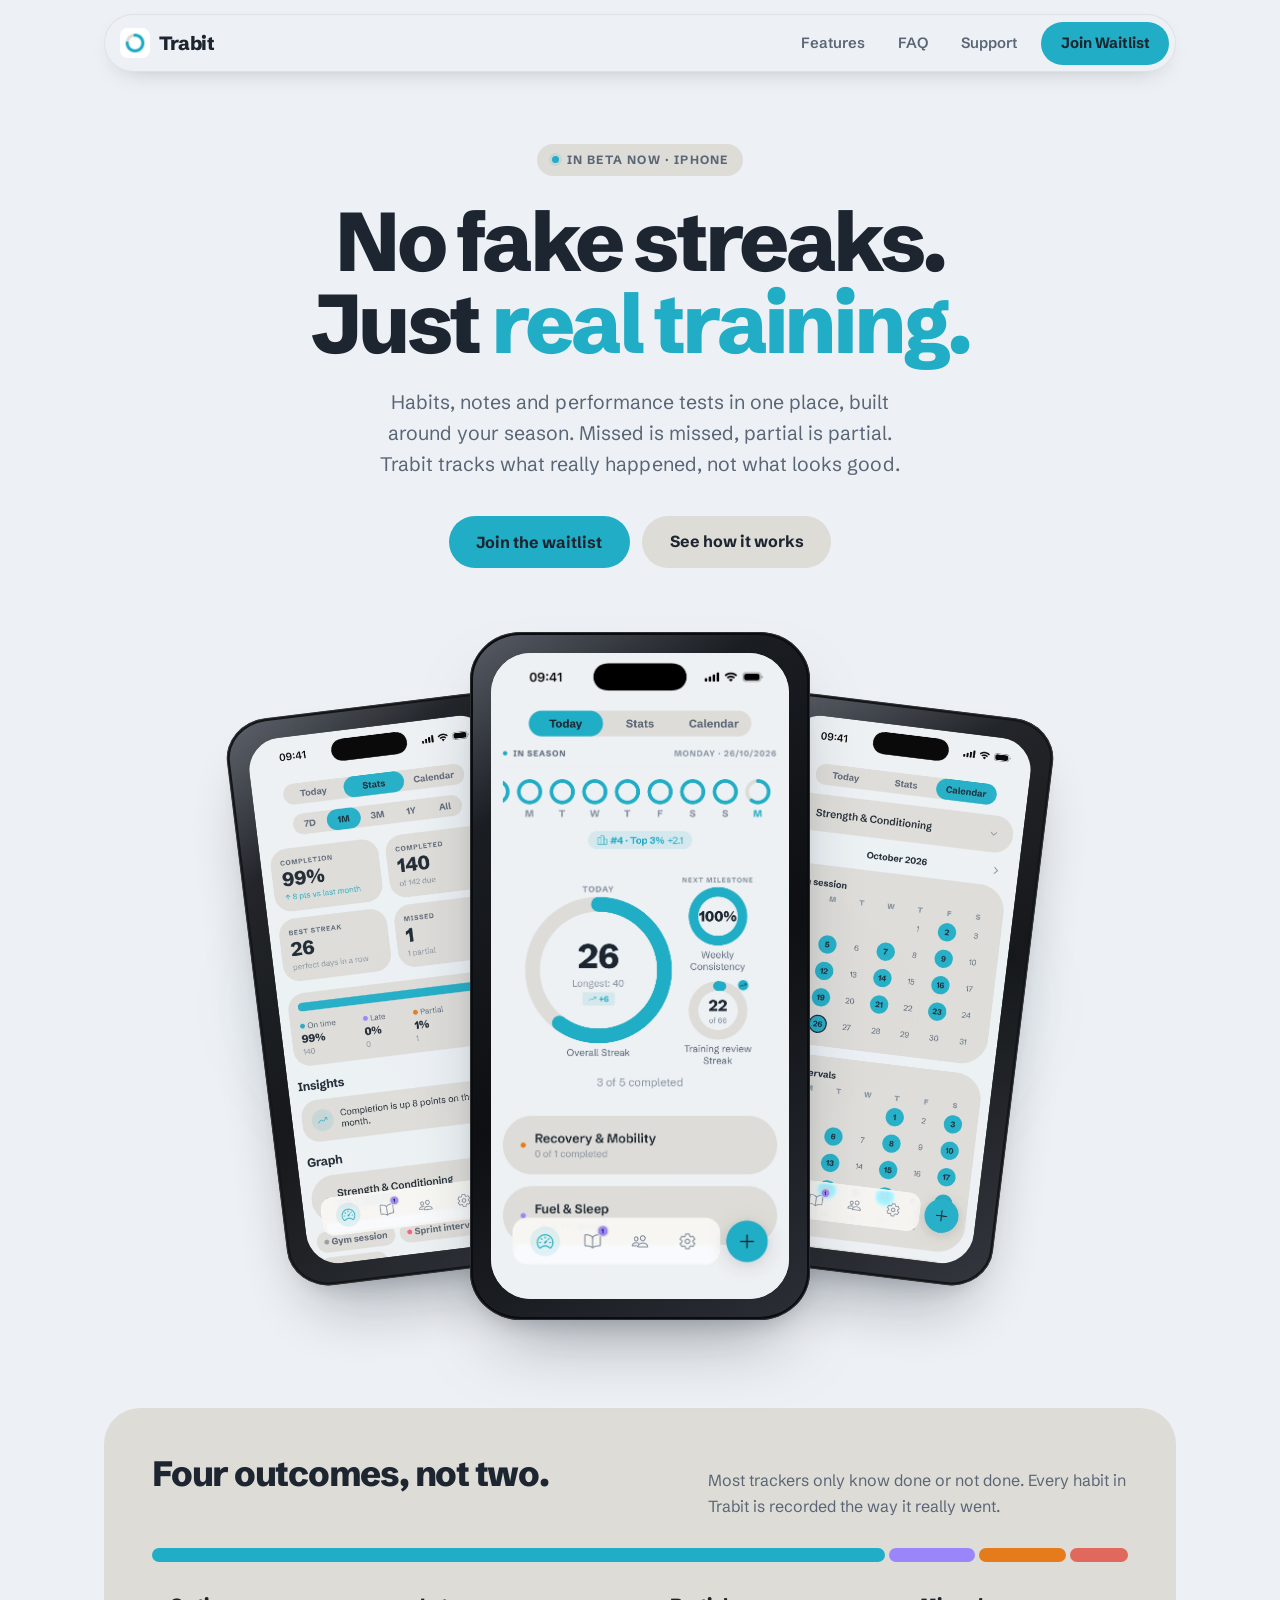
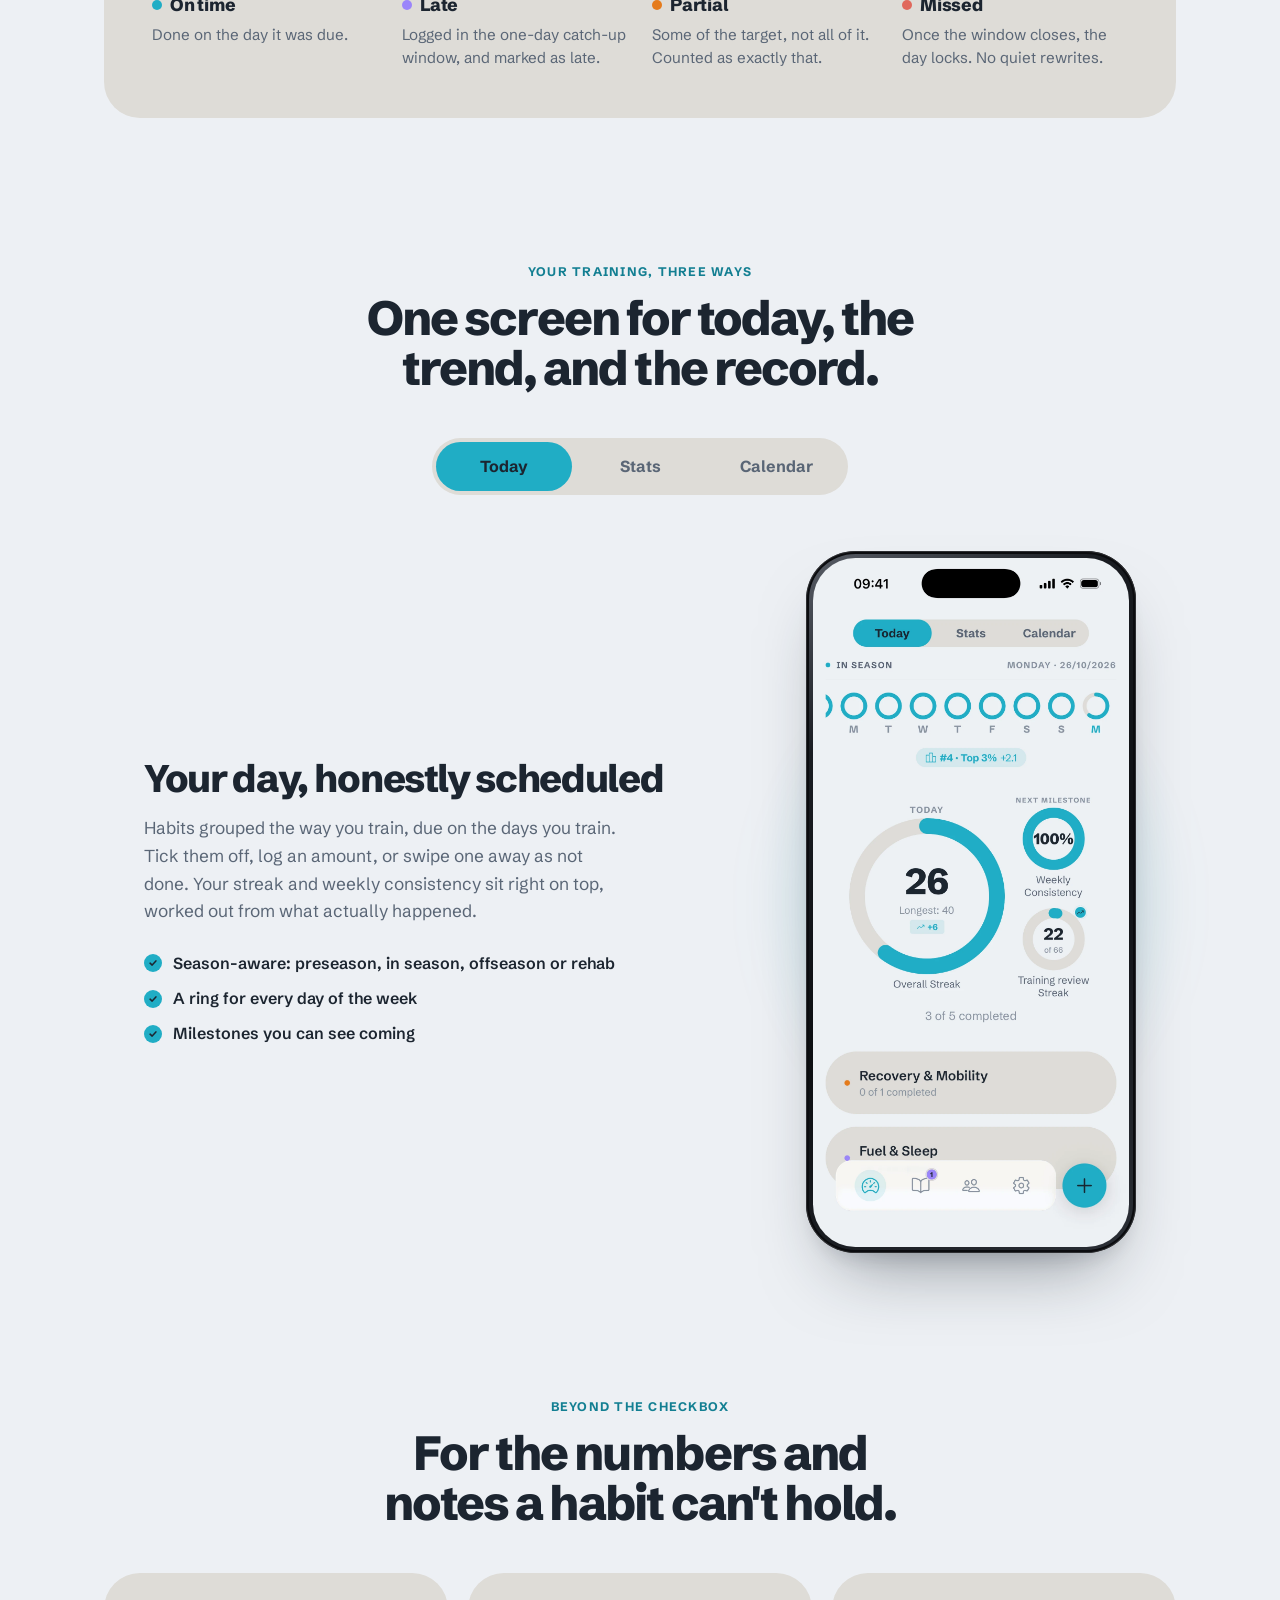
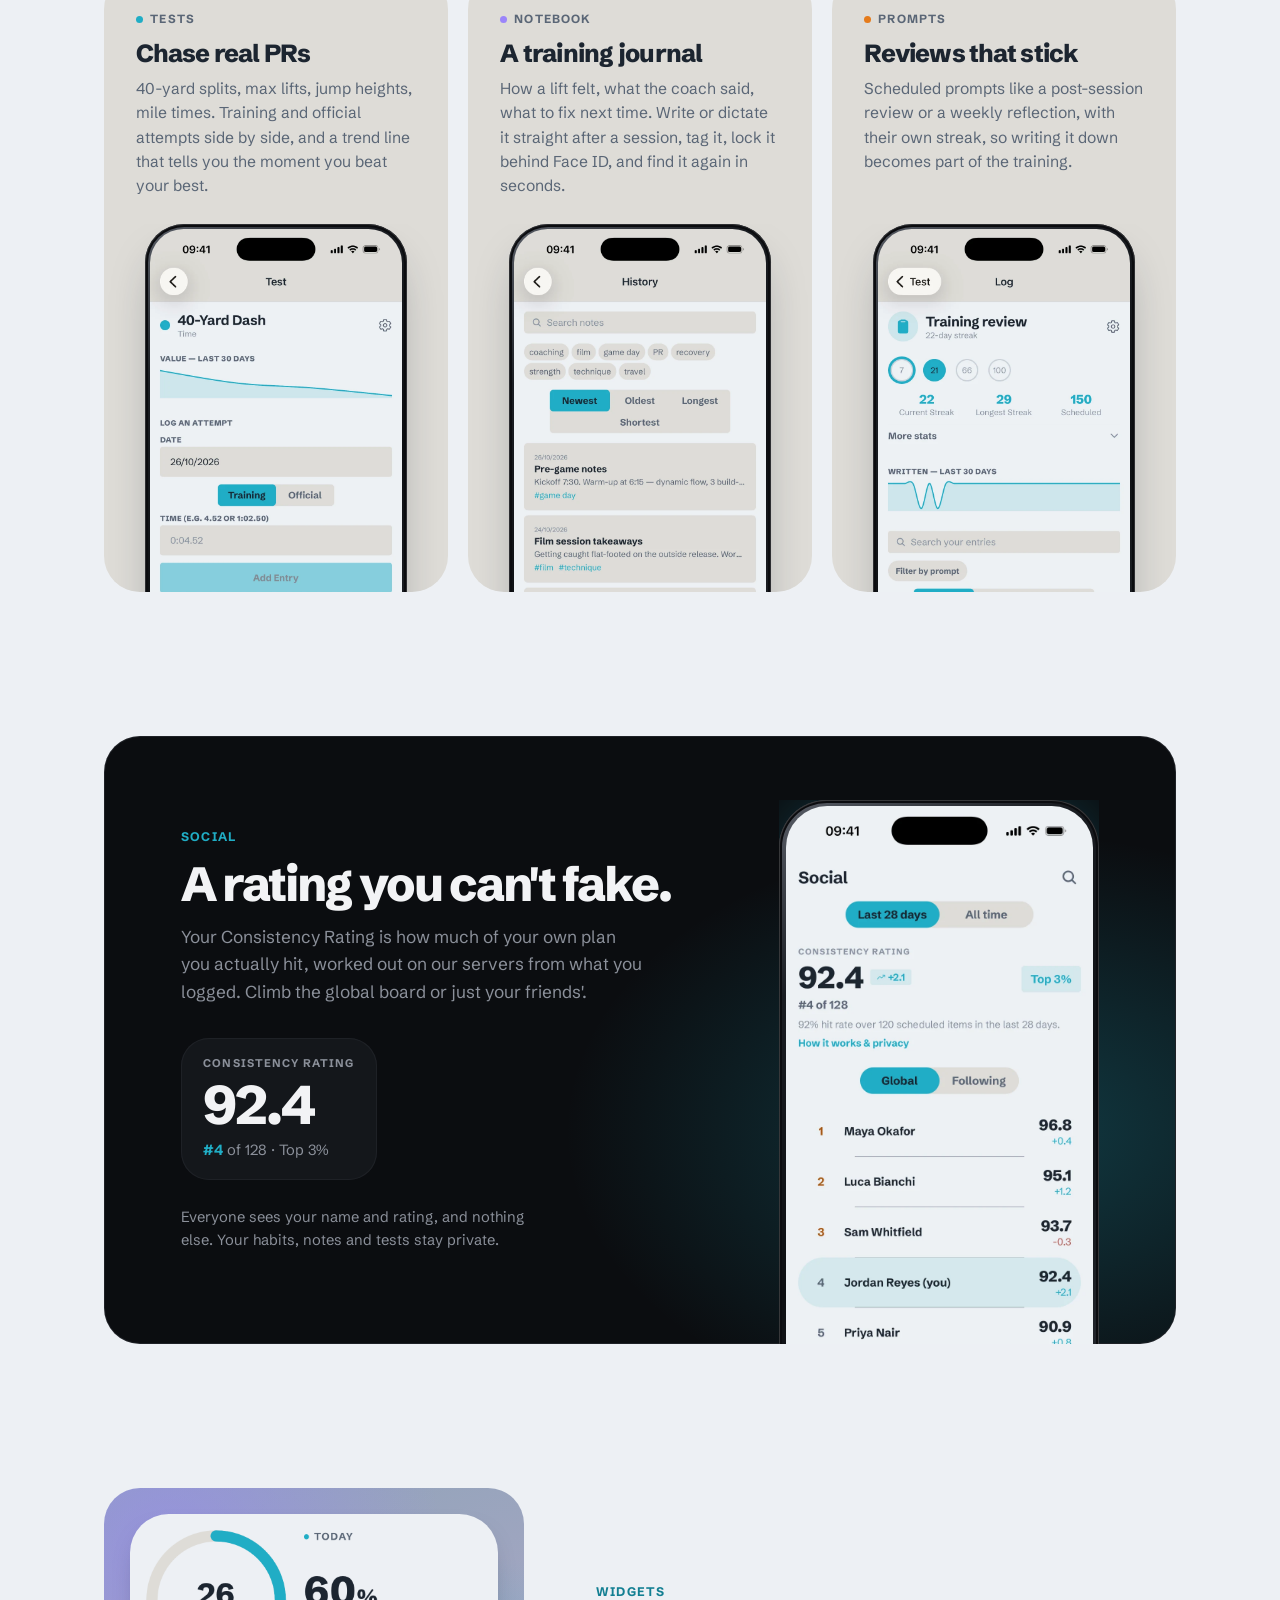
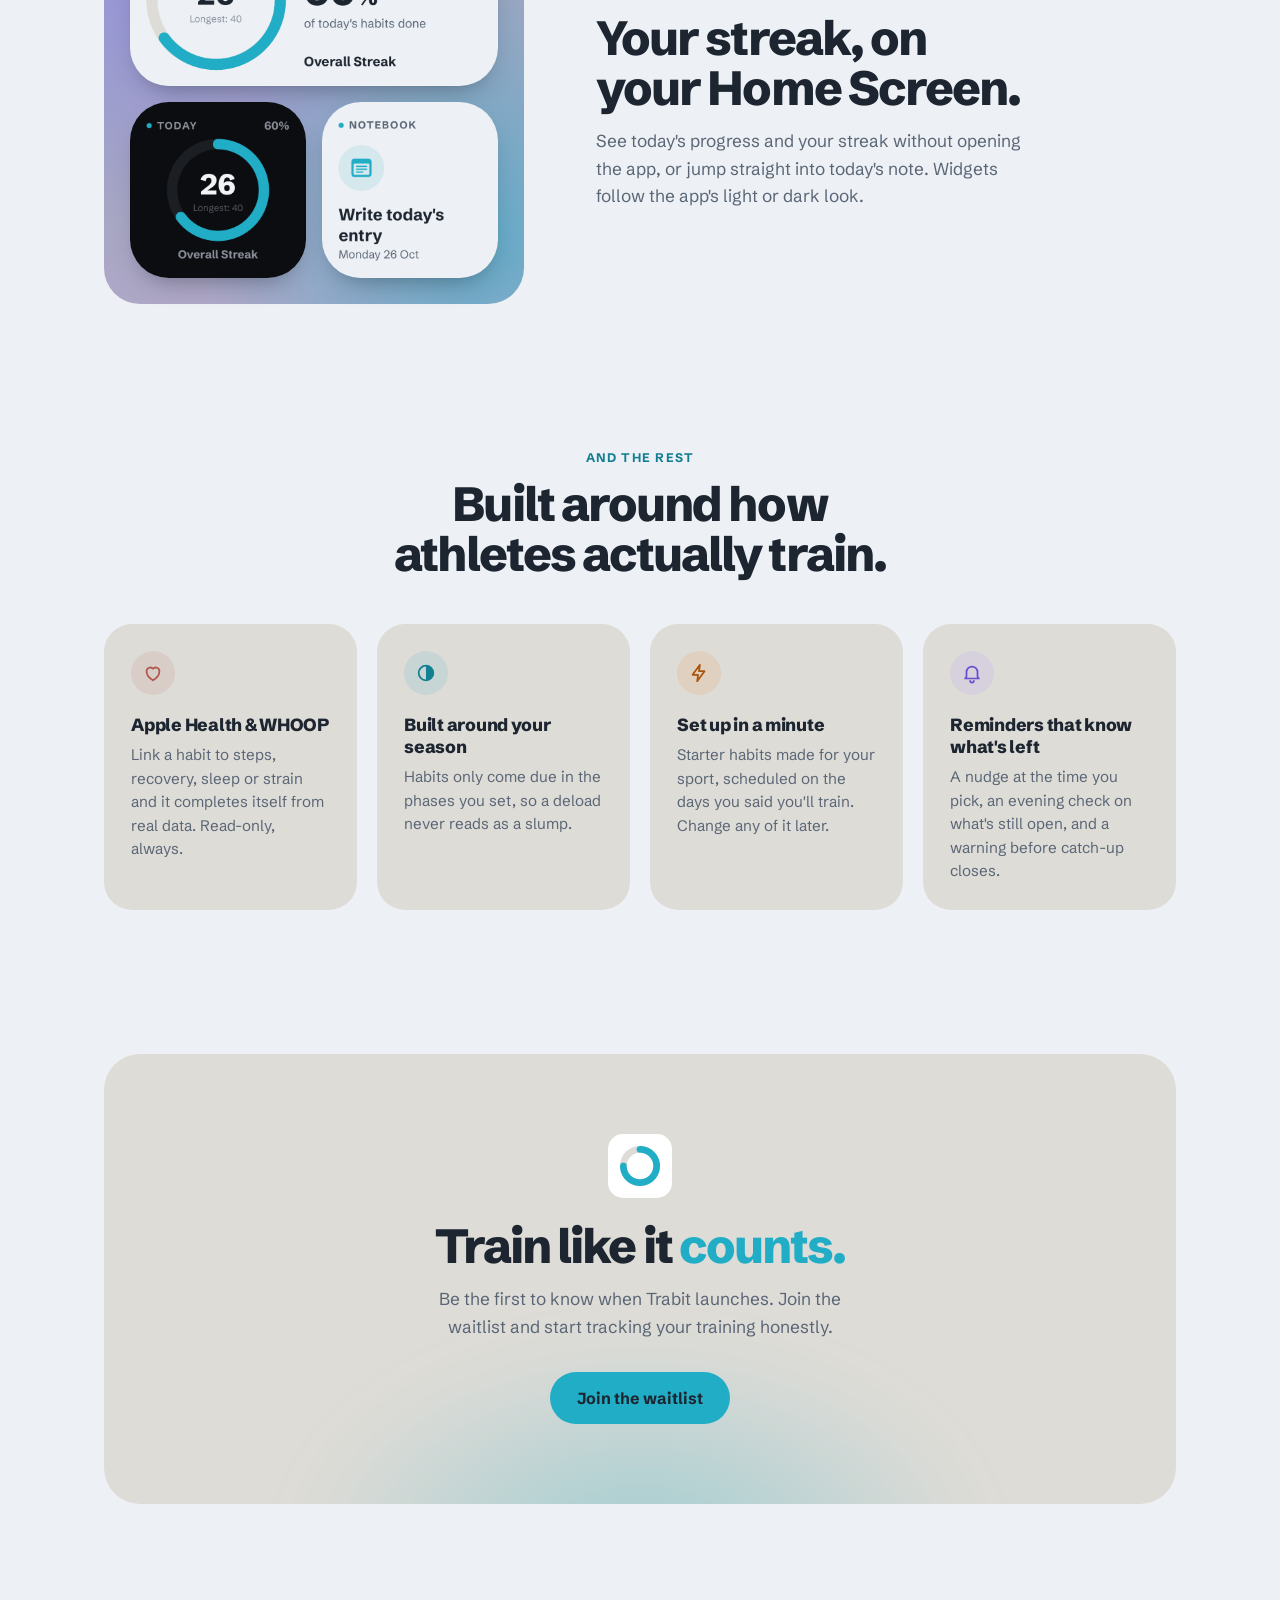
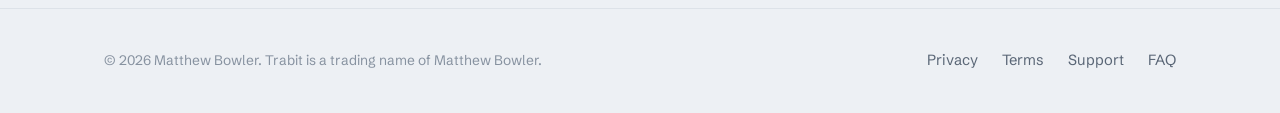
==== commit ca793dcb: "Redesign the homepage around full-resolution app captures Floating pill nav like the app's tab bar, " ====
--- a/index.html
+++ b/index.html
@@ -7,7 +7,7 @@
 <meta name="description" content="Habits, notes and performance tests in one place, tracked honestly. Season-aware schedules, real streaks, a Consistency Rating, and Apple Health and WHOOP sync.">
 <meta property="og:title" content="Trabit — Training Tracker for Athletes">
 <meta property="og:description" content="No fake streaks. Just real training.">
-<meta property="og:image" content="https://trabbit.net/assets/screenshots/today.jpg">
+<meta property="og:image" content="https://trabbit.net/assets/screens/og.jpg">
 <meta name="theme-color" content="#EDF0F4" media="(prefers-color-scheme: light)">
 <meta name="theme-color" content="#0B0D10" media="(prefers-color-scheme: dark)">
 <link rel="icon" type="image/png" href="/assets/mark.png">
@@ -35,10 +35,10 @@
 
 <main>
   <section class="hero">
-    <div class="wrap hero-row">
+    <div class="wrap">
       <div class="hero-copy">
-        <span class="eyebrow">Built for athletes, not habit tourists</span>
-        <h1 class="hero-title">No fake streaks. Just real training.</h1>
+        <span class="eyebrow">In beta now · iPhone</span>
+        <h1 class="hero-title">No fake streaks. Just <em>real training.</em></h1>
         <p class="hero-subtitle">
           Habits, notes and performance tests in one place, built around your season. Missed is missed,
           partial is partial. Trabit tracks what really happened, not what looks good.
@@ -47,185 +47,238 @@
           <button class="btn btn-primary" type="button" data-waitlist-open>Join the waitlist</button>
           <a class="btn btn-secondary" href="#features">See how it works</a>
         </div>
-        <p class="hero-note">For iPhone. In beta now, launching soon.</p>
-      </div>
-      <div class="hero-media tilt-media">
-        <div class="phone-frame">
-          <img src="/assets/screenshots/today.jpg" alt="Trabit's Today screen: a 26-day overall streak in the main ring, 100% weekly consistency and a 22-day training review streak beside it, a week of completed rings above, and today's Strength &amp; Conditioning habits below." width="780" height="1696">
-        </div>
-      </div>
-    </div>
-  </section>
-
-  <section id="features">
-    <div class="wrap">
-      <div class="section-head">
-        <div class="section-eyebrow">Inside the app</div>
-        <h2 class="section-title">Built to track training the way it actually happens</h2>
-        <p class="section-body">
-          Trabit doesn't collapse everything into one number. Every habit, note and test is tracked, and
-          shown, the way it really went.
-        </p>
-      </div>
-
-      <div class="feature-row">
-        <div class="feature-media tilt-media">
-          <div class="phone-frame">
-            <img src="/assets/screenshots/today.jpg" alt="Trabit's Today screen with today's ring, streaks, and habits grouped by category." width="780" height="1696" loading="lazy">
-          </div>
-        </div>
-        <div class="feature-copy">
-          <div class="feature-tag">Today</div>
-          <h3 class="feature-title">Your day, honestly scheduled</h3>
-          <p class="feature-body">
-            Habits grouped the way you train, due on the days you train. Tick them off, log an amount, or
-            swipe one away as not done. Forgot to log last night? You get one day to catch up, and it's
-            marked as late, not quietly rewritten.
+      </div>
+
+      <div class="hero-stage">
+        <div class="phone phone-side phone-left">
+          <img src="/assets/screens/stats-804.webp" alt="" width="804" height="1748">
+        </div>
+        <div class="phone phone-main">
+          <img src="/assets/screens/today.webp" srcset="/assets/screens/today-804.webp 804w, /assets/screens/today.webp 1206w" sizes="(max-width: 700px) 70vw, 340px" alt="Trabit's Today screen: a 26-day overall streak in the main ring, 100% weekly consistency and a 22-day training review streak beside it, the week's rings above, and today's habits below." width="1206" height="2622" fetchpriority="high">
+        </div>
+        <div class="phone phone-side phone-right">
+          <img src="/assets/screens/calendar-804.webp" alt="" width="804" height="1748">
+        </div>
+      </div>
+    </div>
+  </section>
+
+  <section class="status-section" aria-labelledby="status-title">
+    <div class="wrap">
+      <div class="status-panel">
+        <div class="status-intro">
+          <h2 class="status-title" id="status-title">Four outcomes, not two.</h2>
+          <p>Most trackers only know done or not done. Every habit in Trabit is recorded the way it really went.</p>
+        </div>
+        <div class="status-bar" aria-hidden="true">
+          <span style="--w: 76%; --c: var(--accent)"></span>
+          <span style="--w: 9%; --c: var(--indigo-fill)"></span>
+          <span style="--w: 9%; --c: var(--amber-fill)"></span>
+          <span style="--w: 6%; --c: var(--coral-fill)"></span>
+        </div>
+        <dl class="status-grid">
+          <div style="--dot: var(--accent)"><dt>On time</dt><dd>Done on the day it was due.</dd></div>
+          <div style="--dot: var(--indigo-fill)"><dt>Late</dt><dd>Logged in the one-day catch-up window, and marked as late.</dd></div>
+          <div style="--dot: var(--amber-fill)"><dt>Partial</dt><dd>Some of the target, not all of it. Counted as exactly that.</dd></div>
+          <div style="--dot: var(--coral-fill)"><dt>Missed</dt><dd>Once the window closes, the day locks. No quiet rewrites.</dd></div>
+        </dl>
+      </div>
+    </div>
+  </section>
+
+  <section id="features" class="switcher-section">
+    <div class="wrap">
+      <div class="section-head center">
+        <div class="section-eyebrow">Your training, three ways</div>
+        <h2 class="section-title">One screen for today, the trend, and the record.</h2>
+      </div>
+
+      <div class="switcher" data-switcher>
+        <div class="segmented" role="tablist" aria-label="Today, Stats and Calendar">
+          <button role="tab" type="button" aria-selected="true" aria-controls="panel-today" id="tab-today" data-tab="today">Today</button>
+          <button role="tab" type="button" aria-selected="false" aria-controls="panel-stats" id="tab-stats" data-tab="stats" tabindex="-1">Stats</button>
+          <button role="tab" type="button" aria-selected="false" aria-controls="panel-calendar" id="tab-calendar" data-tab="calendar" tabindex="-1">Calendar</button>
+        </div>
+
+        <div class="switcher-body">
+          <div class="switcher-copy">
+            <div class="switcher-panel" role="tabpanel" id="panel-today" aria-labelledby="tab-today" data-panel="today">
+              <h3 class="feature-title">Your day, honestly scheduled</h3>
+              <p class="feature-body">
+                Habits grouped the way you train, due on the days you train. Tick them off, log an amount, or
+                swipe one away as not done. Your streak and weekly consistency sit right on top, worked out
+                from what actually happened.
+              </p>
+              <ul class="feature-points">
+                <li>Season-aware: preseason, in season, offseason or rehab</li>
+                <li>A ring for every day of the week</li>
+                <li>Milestones you can see coming</li>
+              </ul>
+            </div>
+            <div class="switcher-panel" role="tabpanel" id="panel-stats" aria-labelledby="tab-stats" data-panel="stats" hidden>
+              <h3 class="feature-title">Know exactly where you stand</h3>
+              <p class="feature-body">
+                Completion over a week, a month, a season or all time, split into on time, late, partial and
+                missed. Trabit points out what changed, and lets you plot any habit, test or synced metric
+                against another.
+              </p>
+              <ul class="feature-points">
+                <li>Insights on what moved</li>
+                <li>Records, badges and a monthly report</li>
+                <li>Graph habits, logs and tests together</li>
+              </ul>
+            </div>
+            <div class="switcher-panel" role="tabpanel" id="panel-calendar" aria-labelledby="tab-calendar" data-panel="calendar" hidden>
+              <h3 class="feature-title">The full history, in the open</h3>
+              <p class="feature-body">
+                Every habit gets its own month calendar. Done days fill in, and habits with a target fill a
+                ring toward it, so a strong stretch or a bad one is visible at a glance, not buried behind a
+                streak.
+              </p>
+              <ul class="feature-points">
+                <li>One calendar per habit</li>
+                <li>Target habits fill toward the goal</li>
+                <li>Gaps have nowhere to hide</li>
+              </ul>
+            </div>
+          </div>
+
+          <div class="switcher-media">
+            <div class="phone">
+              <img data-shot="today" src="/assets/screens/today.webp" alt="Trabit's Today screen with today's ring, streaks, and habits grouped by category." width="1206" height="2622" loading="lazy">
+              <img data-shot="stats" src="/assets/screens/stats.webp" alt="Trabit's Stats view: 99% completion this month, 140 of 142 completed, a best streak of 26, and the on time, late, partial and missed breakdown." width="1206" height="2622" loading="lazy" hidden>
+              <img data-shot="calendar" src="/assets/screens/calendar.webp" alt="Trabit's Calendar view: a month calendar per habit, with completed days filled in." width="1206" height="2622" loading="lazy" hidden>
+            </div>
+          </div>
+        </div>
+      </div>
+    </div>
+  </section>
+
+  <section class="tiles-section">
+    <div class="wrap">
+      <div class="section-head center">
+        <div class="section-eyebrow">Beyond the checkbox</div>
+        <h2 class="section-title">For the numbers and notes a habit can't hold.</h2>
+      </div>
+
+      <div class="tiles">
+        <article class="tile">
+          <div class="tile-copy">
+            <div class="feature-tag" style="--dot: var(--accent)">Tests</div>
+            <h3 class="tile-title">Chase real PRs</h3>
+            <p>40-yard splits, max lifts, jump heights, mile times. Training and official attempts side by side, and a trend line that tells you the moment you beat your best.</p>
+          </div>
+          <div class="tile-media">
+            <div class="phone"><img src="/assets/screens/test-804.webp" alt="Trabit's 40-Yard Dash test: a falling time over the last 30 days, and training and official attempts listed side by side." width="804" height="1748" loading="lazy"></div>
+          </div>
+        </article>
+
+        <article class="tile">
+          <div class="tile-copy">
+            <div class="feature-tag" style="--dot: var(--indigo-fill)">Notebook</div>
+            <h3 class="tile-title">A training journal</h3>
+            <p>How a lift felt, what the coach said, what to fix next time. Write or dictate it straight after a session, tag it, lock it behind Face ID, and find it again in seconds.</p>
+          </div>
+          <div class="tile-media">
+            <div class="phone"><img src="/assets/screens/history-804.webp" alt="Trabit's notebook history: searchable notes with tags like game day, film and strength." width="804" height="1748" loading="lazy"></div>
+          </div>
+        </article>
+
+        <article class="tile">
+          <div class="tile-copy">
+            <div class="feature-tag" style="--dot: var(--amber-fill)">Prompts</div>
+            <h3 class="tile-title">Reviews that stick</h3>
+            <p>Scheduled prompts like a post-session review or a weekly reflection, with their own streak, so writing it down becomes part of the training.</p>
+          </div>
+          <div class="tile-media">
+            <div class="phone"><img src="/assets/screens/log-804.webp" alt="Trabit's Training review prompt: a 22-day streak, 150 entries scheduled, and a chart of entries written over the last 30 days." width="804" height="1748" loading="lazy"></div>
+          </div>
+        </article>
+      </div>
+    </div>
+  </section>
+
+  <section class="social-section">
+    <div class="wrap">
+      <div class="dark-panel">
+        <div class="dark-copy">
+          <div class="section-eyebrow">Social</div>
+          <h2 class="section-title">A rating you can't fake.</h2>
+          <p class="section-body">
+            Your Consistency Rating is how much of your own plan you actually hit, worked out on our servers
+            from what you logged. Climb the global board or just your friends'.
           </p>
-          <div class="status-legend" aria-label="How every habit is recorded">
-            <span class="status-chip" style="--dot: var(--accent)">On time</span>
-            <span class="status-chip" style="--dot: var(--indigo-fill)">Late</span>
-            <span class="status-chip" style="--dot: var(--amber-fill)">Partial</span>
-            <span class="status-chip" style="--dot: var(--coral)">Missed</span>
-          </div>
-        </div>
-      </div>
-
-      <div class="feature-row reverse">
-        <div class="feature-media tilt-media tilt-indigo">
-          <div class="phone-frame">
-            <img src="/assets/screenshots/stats.jpg" alt="Trabit's Stats view: 99% completion this month, 175 of 177 completed, a best streak of 26, and the on time, late, partial and missed breakdown." width="780" height="1696" loading="lazy">
-          </div>
-        </div>
-        <div class="feature-copy">
-          <div class="feature-tag">Stats</div>
-          <h3 class="feature-title">Know exactly where you stand</h3>
-          <p class="feature-body">
-            Completion over a week, a month, a season or all time, split into on time, late, partial and
-            missed. Trabit points out what changed, and lets you plot any habit, test or synced metric against
-            another.
-          </p>
-        </div>
-      </div>
-
-      <div class="feature-row">
-        <div class="feature-media tilt-media tilt-amber">
-          <div class="phone-frame">
-            <img src="/assets/screenshots/calendar.jpg" alt="Trabit's Calendar view: a month calendar per habit, with completed days filled and target habits showing rings that fill toward the goal." width="780" height="1696" loading="lazy">
-          </div>
-        </div>
-        <div class="feature-copy">
-          <div class="feature-tag">Calendar</div>
-          <h3 class="feature-title">The full history, in the open</h3>
-          <p class="feature-body">
-            Every habit gets its own month calendar. Done days fill in, and habits with a target fill a ring
-            toward it, so a strong stretch or a bad one is visible at a glance, not buried behind a streak.
-          </p>
-        </div>
-      </div>
-
-      <div class="feature-row reverse">
-        <div class="feature-media tilt-media tilt-coral">
-          <div class="phone-frame">
-            <img src="/assets/screenshots/notebook.jpg" alt="Trabit's Notebook: today's Training review and Weekly reflection prompts, today's notes, and a free-write page." width="780" height="1696" loading="lazy">
-          </div>
-        </div>
-        <div class="feature-copy">
-          <div class="feature-tag">Notebook</div>
-          <h3 class="feature-title">A notebook for what a checkbox can't hold</h3>
-          <p class="feature-body">
-            Scheduled prompts like a post-session review, plus free notes whenever you need them. How a lift
-            felt, what the coach said, what to fix next time.
-          </p>
-          <ul class="feature-points">
-            <li>Dictate it straight after a session</li>
-            <li>Lock it behind Face ID</li>
-            <li>Search every past note</li>
-          </ul>
-        </div>
-      </div>
-
-      <div class="feature-row">
-        <div class="feature-media tilt-media tilt-indigo">
-          <div class="phone-frame">
-            <img src="/assets/screenshots/test.jpg" alt="Trabit's test page for the 40-Yard Dash: a falling time over the last 30 days, and training and official attempts listed side by side." width="780" height="1696" loading="lazy">
-          </div>
-        </div>
-        <div class="feature-copy">
-          <div class="feature-tag">Tests</div>
-          <h3 class="feature-title">Every test, trending</h3>
-          <p class="feature-body">
-            40-yard splits, max lifts, jump heights, mile times. Log training and official attempts
-            separately, watch the trend line, and Trabit tells you the moment you beat your best.
-          </p>
-        </div>
-      </div>
-
-      <div class="feature-row reverse">
-        <div class="feature-media tilt-media">
-          <div class="phone-frame">
-            <img src="/assets/screenshots/social.jpg" alt="Trabit's Social tab: a Consistency Rating of 92.4, ranked 4th of 128 and in the top 3%, above a global leaderboard." width="780" height="1696" loading="lazy">
-          </div>
-        </div>
-        <div class="feature-copy">
-          <div class="feature-tag">Social</div>
-          <h3 class="feature-title">A rating you can't fake</h3>
-          <p class="feature-body">
-            Your Consistency Rating is how much of your own plan you actually hit, worked out on our servers
-            from what you logged. Climb the global board or just your friends'. Everyone sees your name and
-            rating, and nothing else. Your habits stay private.
-          </p>
-        </div>
-      </div>
-
-      <div class="feature-row">
-        <div class="widget-stage" role="img" aria-label="Trabit's Home Screen widgets: an overall streak ring at 60% of today done, a Notebook shortcut, and a wide widget with the streak and today's percentage.">
-          <img src="/assets/screenshots/widget_small.png" alt="" loading="lazy">
-          <img src="/assets/screenshots/widget_notes.png" alt="" loading="lazy">
-          <img class="widget-wide" src="/assets/screenshots/widget_medium.png" alt="" loading="lazy">
-        </div>
-        <div class="feature-copy">
-          <div class="feature-tag">Widgets</div>
-          <h3 class="feature-title">Your streak on the Home Screen</h3>
-          <p class="feature-body">
+          <div class="rating-readout" aria-hidden="true">
+            <span class="rating-label">Consistency rating</span>
+            <span class="rating-value">92.4</span>
+            <span class="rating-meta"><b>#4</b> of 128 · Top 3%</span>
+          </div>
+          <p class="dark-note">Everyone sees your name and rating, and nothing else. Your habits, notes and tests stay private.</p>
+        </div>
+        <div class="dark-media">
+          <div class="phone">
+            <img src="/assets/screens/social.webp" srcset="/assets/screens/social-804.webp 804w, /assets/screens/social.webp 1206w" sizes="(max-width: 860px) 70vw, 320px" alt="Trabit's Social tab: a Consistency Rating of 92.4, ranked 4th of 128 and in the top 3%, above a global leaderboard." width="1206" height="2622" loading="lazy">
+          </div>
+        </div>
+      </div>
+    </div>
+  </section>
+
+  <section class="widgets-section">
+    <div class="wrap">
+      <div class="widgets-row">
+        <div class="widget-wall" role="img" aria-label="Trabit's Home Screen widgets in light and dark: an overall streak ring, today's percentage done, and a Notebook shortcut.">
+          <img class="w-wide" src="/assets/screens/w_light_medium.webp" alt="" loading="lazy">
+          <img src="/assets/screens/w_dark_small.webp" alt="" loading="lazy">
+          <img src="/assets/screens/w_light_notes_small.webp" alt="" loading="lazy">
+        </div>
+        <div class="widgets-copy">
+          <div class="section-eyebrow">Widgets</div>
+          <h2 class="section-title">Your streak, on your Home Screen.</h2>
+          <p class="section-body">
             See today's progress and your streak without opening the app, or jump straight into today's note.
             Widgets follow the app's light or dark look.
           </p>
         </div>
       </div>
-
-      <div class="grid grid-2 feature-support">
+    </div>
+  </section>
+
+  <section class="support-section">
+    <div class="wrap">
+      <div class="section-head center">
+        <div class="section-eyebrow">And the rest</div>
+        <h2 class="section-title">Built around how athletes actually train.</h2>
+      </div>
+      <div class="grid grid-4">
         <div class="card">
-          <div class="card-icon tint-coral">♥</div>
+          <div class="card-icon tint-coral" aria-hidden="true">
+            <svg viewBox="0 0 24 24"><path d="M12 20s-7-4.4-7-10a4 4 0 0 1 7-2.6A4 4 0 0 1 19 10c0 5.6-7 10-7 10Z"/></svg>
+          </div>
           <h3 class="card-title">Apple Health &amp; WHOOP</h3>
-          <p class="card-body">
-            Link a habit to steps, exercise minutes, recovery, sleep or strain and it completes itself from
-            real data. Read-only, always. Your wearable does the logging.
-          </p>
+          <p class="card-body">Link a habit to steps, recovery, sleep or strain and it completes itself from real data. Read-only, always.</p>
         </div>
         <div class="card">
-          <div class="card-icon tint-accent">◐</div>
+          <div class="card-icon tint-accent" aria-hidden="true">
+            <svg viewBox="0 0 24 24"><circle cx="12" cy="12" r="8"/><path d="M12 4a8 8 0 0 1 0 16Z" class="fill"/></svg>
+          </div>
           <h3 class="card-title">Built around your season</h3>
-          <p class="card-body">
-            Preseason, in season, offseason or rehab. Habits only come due in the phases you set, so a
-            deload never reads as a slump.
-          </p>
+          <p class="card-body">Habits only come due in the phases you set, so a deload never reads as a slump.</p>
         </div>
         <div class="card">
-          <div class="card-icon tint-amber">✦</div>
+          <div class="card-icon tint-amber" aria-hidden="true">
+            <svg viewBox="0 0 24 24"><path d="M13 3 5 14h6l-1 7 8-11h-6l1-7Z"/></svg>
+          </div>
           <h3 class="card-title">Set up in a minute</h3>
-          <p class="card-body">
-            Pick starter habits made for your sport, scheduled on the days you said you'll train. Change any
-            of it later.
-          </p>
+          <p class="card-body">Starter habits made for your sport, scheduled on the days you said you'll train. Change any of it later.</p>
         </div>
         <div class="card">
-          <div class="card-icon tint-indigo">◷</div>
+          <div class="card-icon tint-indigo" aria-hidden="true">
+            <svg viewBox="0 0 24 24"><path d="M6 16V11a6 6 0 0 1 12 0v5l1.5 2h-15L6 16Z"/><path d="M10 20.5a2 2 0 0 0 4 0"/></svg>
+          </div>
           <h3 class="card-title">Reminders that know what's left</h3>
-          <p class="card-body">
-            A nudge at the time you pick for each habit, an evening check on what's still open, and a warning
-            before yesterday's catch-up window closes.
-          </p>
+          <p class="card-body">A nudge at the time you pick, an evening check on what's still open, and a warning before catch-up closes.</p>
         </div>
       </div>
     </div>
@@ -235,12 +288,12 @@
     <div class="wrap">
       <div class="cta-band">
         <img class="cta-mark" src="/assets/mark.png" alt="" width="64" height="64">
-        <h2 class="section-title">Train like it counts.</h2>
-        <p class="section-body" style="margin: 0 auto 1.8rem; max-width: 40ch;">
+        <h2 class="section-title">Train like it <em>counts.</em></h2>
+        <p class="section-body">
           Be the first to know when Trabit launches. Join the waitlist and start tracking your training
           honestly.
         </p>
-        <div class="hero-actions" style="justify-content: center;">
+        <div class="hero-actions">
           <button class="btn btn-primary" type="button" data-waitlist-open>Join the waitlist</button>
         </div>
       </div>
@@ -283,5 +336,33 @@
 </dialog>
 
 <script src="/waitlist.js"></script>
+<script>
+// Today / Stats / Calendar switcher: the app's own connected pill bar,
+// swapping the screenshot and copy. Arrow keys move between tabs.
+(function () {
+  var root = document.querySelector('[data-switcher]');
+  if (!root) return;
+  var bar = root.querySelector('.segmented');
+  var tabs = Array.prototype.slice.call(root.querySelectorAll('[data-tab]'));
+  function select(name, focus) {
+    tabs.forEach(function (t, i) {
+      var on = t.dataset.tab === name;
+      t.setAttribute('aria-selected', on);
+      t.tabIndex = on ? 0 : -1;
+      if (on) bar.style.setProperty('--i', i);
+      if (on && focus) t.focus();
+    });
+    root.querySelectorAll('[data-panel]').forEach(function (p) { p.hidden = p.dataset.panel !== name; });
+    root.querySelectorAll('[data-shot]').forEach(function (s) { s.hidden = s.dataset.shot !== name; });
+  }
+  tabs.forEach(function (t, i) {
+    t.addEventListener('click', function () { select(t.dataset.tab); });
+    t.addEventListener('keydown', function (e) {
+      var d = e.key === 'ArrowRight' ? 1 : e.key === 'ArrowLeft' ? -1 : 0;
+      if (d) select(tabs[(i + d + tabs.length) % tabs.length].dataset.tab, true);
+    });
+  });
+})();
+</script>
 </body>
 </html>
--- a/styles.css
+++ b/styles.css
@@ -6,14 +6,16 @@
    setting the way the app's own "System" appearance does.
 
    Shapes follow the app too: one family (Schibsted Grotesk, loaded via a
-   Google Fonts <link> in each page's <head>), pill buttons and chips, and
-   big soft-cornered cards like the grouped category cards on Today. Labels
-   on the blue are navy, not white — white on this blue is only ~2.7:1. */
+   Google Fonts <link> in each page's <head>), a floating pill nav like the
+   app's tab bar, a connected pill switcher like Today/Stats/Calendar, and
+   big soft-cornered stone cards like the grouped category cards on Today.
+   Labels on the blue are navy, not white — white on this blue is only
+   ~2.7:1. */
 
 :root {
   --bg: #edf0f4;
   --surface: #dedcd7;
-  --bg-raised: #e6e4df;
+  --surface-2: #e6e4df;
   --ink: #1c2530;
   --ink-soft: #5a6676;
   --ink-faint: #8792a0;
@@ -28,21 +30,28 @@
   --amber-fill: #e57b1b;
   --amber-soft: rgba(229, 123, 27, 0.12);
   --coral: #b0564e;
+  --coral-fill: #e0685c;
   --coral-soft: rgba(176, 86, 78, 0.11);
   --indigo: #6650d0;
   --indigo-fill: #9b85fa;
   --indigo-soft: rgba(155, 133, 250, 0.12);
 
-  --glow-strength: 34%;
-  --frame-shadow: 0 2rem 4rem -1.8rem rgba(28, 37, 48, 0.45);
-
-  --radius-sm: 6px;
+  /* The Social panel is always the app's dark instrument palette. */
+  --night: #0b0d10;
+  --night-surface: #14171b;
+  --night-ink: #f2f3f5;
+  --night-soft: #8b909a;
+  --night-border: #1e2126;
+
+  --glow: rgba(32, 173, 197, 0.32);
+  --phone-shadow: 0 2.4rem 4.5rem -2rem rgba(28, 37, 48, 0.5), 0 0.8rem 1.6rem -1rem rgba(28, 37, 48, 0.25);
+
   --radius-md: 14px;
   --radius-lg: 28px;
   --radius-xl: 36px;
   --radius-full: 999px;
 
-  --max-width: 1080px;
+  --max-width: 1120px;
   --font-body: 'Schibsted Grotesk', -apple-system, BlinkMacSystemFont, 'SF Pro Text', 'Segoe UI', Roboto, sans-serif;
 
   color-scheme: light dark;
@@ -52,7 +61,7 @@
   :root {
     --bg: #0b0d10;
     --surface: #14171b;
-    --bg-raised: #1b1f24;
+    --surface-2: #1b1f24;
     --ink: #f2f3f5;
     --ink-soft: #8b909a;
     --ink-faint: #656a73;
@@ -69,13 +78,21 @@
     --indigo: #9b85fa;
     --indigo-soft: rgba(155, 133, 250, 0.16);
 
-    --glow-strength: 46%;
-    --frame-shadow: 0 2rem 4rem -1.5rem rgba(0, 0, 0, 0.6);
+    --night: #14171b;
+    --night-border: #262a30;
+
+    --glow: rgba(32, 173, 197, 0.3);
+    --phone-shadow: 0 2.4rem 4.5rem -2rem rgba(0, 0, 0, 0.8), 0 0 0 1px rgba(255, 255, 255, 0.04);
   }
 }
 
 * {
   box-sizing: border-box;
+}
+
+html {
+  scroll-behavior: smooth;
+  scroll-padding-top: 6rem;
 }
 
 body {
@@ -86,6 +103,7 @@
   font-size: 16px;
   line-height: 1.6;
   -webkit-font-smoothing: antialiased;
+  overflow-x: clip;
 }
 
 img {
@@ -98,6 +116,11 @@
   color: var(--accent-text);
 }
 
+em {
+  font-style: normal;
+  color: var(--accent);
+}
+
 .wrap {
   max-width: var(--max-width);
   margin: 0 auto;
@@ -106,66 +129,124 @@
 
 /* ---------- Nav ---------- */
 
+/* A floating frosted pill, like the app's own tab bar. */
 .nav {
   position: sticky;
   top: 0;
   z-index: 20;
-  background: color-mix(in srgb, var(--bg) 86%, transparent);
-  backdrop-filter: blur(12px);
-  border-bottom: 1px solid var(--border);
+  padding-top: 0.9rem;
 }
 
 .nav-row {
   display: flex;
   align-items: center;
   justify-content: space-between;
-  /* Block padding only, so .wrap's side gutter still applies. */
-  padding-block: 0.9rem;
+  max-width: calc(var(--max-width) - 3rem);
+  margin: 0 auto;
+  padding: 0.45rem 0.45rem 0.45rem 1rem;
+  border-radius: var(--radius-full);
+  background: color-mix(in srgb, var(--bg) 72%, transparent);
+  backdrop-filter: blur(18px) saturate(1.4);
+  -webkit-backdrop-filter: blur(18px) saturate(1.4);
+  box-shadow: inset 0 0 0 1px color-mix(in srgb, var(--ink) 7%, transparent), 0 0.6rem 1.6rem -1rem rgba(28, 37, 48, 0.35);
+}
+
+/* .wrap's gutter becomes the gap between the pill and the viewport edge. */
+.nav .wrap.nav-row {
+  width: calc(100% - 2rem);
 }
 
 .brand {
   display: flex;
   align-items: center;
-  gap: 0.6rem;
+  gap: 0.55rem;
   font-weight: 800;
   letter-spacing: -0.02em;
-  font-size: 1.3rem;
+  font-size: 1.2rem;
   color: var(--ink);
   text-decoration: none;
 }
 
 .brand-mark {
-  width: 32px;
-  height: 32px;
+  width: 30px;
+  height: 30px;
   border-radius: 8px;
 }
 
 .nav-links {
   display: flex;
   align-items: center;
-  gap: 1.75rem;
-  font-size: 0.95rem;
+  gap: 0.25rem;
+  font-size: 0.93rem;
   font-weight: 600;
 }
 
 .nav-links a {
   color: var(--ink-soft);
   text-decoration: none;
+  padding: 0.5rem 0.9rem;
+  border-radius: var(--radius-full);
 }
 
 .nav-links a:hover {
   color: var(--ink);
+  background: color-mix(in srgb, var(--ink) 6%, transparent);
 }
 
 .nav-cta {
+  margin-left: 0.4rem;
   background: var(--accent);
   color: var(--accent-ink) !important;
-  padding: 0.6rem 1.25rem;
+  padding: 0.6rem 1.2rem;
   border-radius: var(--radius-full);
   border: none;
   font: inherit;
   font-weight: 700;
   cursor: pointer;
+}
+
+/* ---------- Buttons ---------- */
+
+/* Pill buttons, like the app's own primary actions ("Add 4 habits",
+   "Continue") — navy label on the blue. */
+.btn {
+  display: inline-flex;
+  align-items: center;
+  justify-content: center;
+  gap: 0.5rem;
+  min-height: 52px;
+  padding: 0 1.7rem;
+  border-radius: var(--radius-full);
+  font-family: var(--font-body);
+  font-weight: 700;
+  font-size: 1rem;
+  text-decoration: none;
+  border: none;
+  cursor: pointer;
+  transition: transform 0.15s ease, filter 0.15s ease;
+}
+
+.btn:hover {
+  filter: brightness(1.04);
+}
+
+.btn:active {
+  transform: scale(0.98);
+}
+
+.btn:disabled {
+  opacity: 0.6;
+  cursor: default;
+}
+
+.btn-primary {
+  background: var(--accent);
+  color: var(--accent-ink);
+}
+
+.btn-secondary {
+  background: var(--surface);
+  color: var(--ink);
 }
 
 /* ---------- Waitlist ---------- */
@@ -289,72 +370,59 @@
   color: var(--ink-faint);
 }
 
-/* Pill buttons, like the app's own primary actions ("Add 4 habits",
-   "Continue") — navy label on the blue. */
-.btn {
-  display: inline-flex;
-  align-items: center;
-  justify-content: center;
-  gap: 0.5rem;
-  min-height: 52px;
-  padding: 0 1.6rem;
-  border-radius: var(--radius-full);
-  font-family: var(--font-body);
-  font-weight: 700;
-  font-size: 1rem;
-  text-decoration: none;
-  border: none;
-  cursor: pointer;
-}
-
-.btn:disabled {
-  opacity: 0.6;
-  cursor: default;
-}
-
-.btn-primary {
-  background: var(--accent);
-  color: var(--accent-ink);
-}
-
-.btn-secondary {
-  background: var(--surface);
-  color: var(--ink);
+/* ---------- Phone ---------- */
+
+/* A thin titanium chassis around a full-resolution capture. Corner radii are
+   the iPhone 17's screen corners as a share of its 402 x 874pt screen, so the
+   capture's own rounded corners sit flush inside the bezel. */
+.phone {
+  position: relative;
+  padding: 2%;
+  border-radius: 15% / 6.9%;
+  background: linear-gradient(145deg, #5a5f68 0%, #1a1d22 22%, #0d0f12 55%, #2b2f36 100%);
+  box-shadow:
+    inset 0 0 0 1px rgba(255, 255, 255, 0.14),
+    inset 0 0 0 3px #0b0c0f,
+    var(--phone-shadow);
+}
+
+.phone img {
+  width: 100%;
+  border-radius: 13.4% / 6.2%;
+  background: var(--bg);
+}
+
+.phone img[hidden] {
+  display: none;
 }
 
 /* ---------- Hero ---------- */
 
 .hero {
-  padding: 4.5rem 0 4rem;
-}
-
-.hero-row {
-  display: flex;
-  align-items: center;
-  gap: 3.5rem;
+  padding: 4.5rem 0 2rem;
+  text-align: center;
 }
 
 .hero-copy {
-  flex: 1 1 420px;
-}
-
-.hero-media {
-  flex: 0 0 auto;
-  width: clamp(220px, 26vw, 300px);
+  max-width: 50rem;
+  margin: 0 auto;
 }
 
 /* The app's typography.eyebrow, with the same leading dot as Today's
-   "IN SEASON" telemetry strip. */
+   "IN SEASON" telemetry strip, set in a pill. */
 .eyebrow {
   display: inline-flex;
   align-items: center;
   gap: 0.5rem;
-  font-size: 0.78rem;
+  padding: 0.4rem 0.9rem;
+  border-radius: var(--radius-full);
+  background: var(--surface);
+  font-size: 0.75rem;
   font-weight: 700;
   letter-spacing: 0.1em;
   text-transform: uppercase;
   color: var(--ink-soft);
-  margin-bottom: 1.4rem;
+  margin-bottom: 1.6rem;
 }
 
 .eyebrow::before {
@@ -364,46 +432,94 @@
   border-radius: var(--radius-full);
   background: var(--accent);
   flex-shrink: 0;
+  box-shadow: 0 0 0 3px var(--accent-soft);
 }
 
 .hero-title {
   font-weight: 800;
-  font-size: clamp(2.5rem, 5.6vw, 4.1rem);
-  line-height: 1.02;
-  letter-spacing: -0.035em;
-  margin: 0 0 1.3rem;
-  max-width: 15ch;
+  font-size: clamp(2.6rem, 7vw, 5.2rem);
+  line-height: 0.98;
+  letter-spacing: -0.045em;
+  margin: 0 auto 1.4rem;
+  max-width: 13ch;
   text-wrap: balance;
 }
 
 .hero-subtitle {
-  font-size: 1.2rem;
-  color: var(--ink-soft);
-  max-width: 46ch;
-  margin: 0 0 2.2rem;
+  font-size: clamp(1.05rem, 1.6vw, 1.22rem);
+  color: var(--ink-soft);
+  max-width: 44ch;
+  margin: 0 auto 2.2rem;
 }
 
 .hero-actions {
   display: flex;
-  gap: 0.9rem;
+  gap: 0.8rem;
   flex-wrap: wrap;
-  margin-bottom: 1rem;
-}
-
-.hero-note {
-  font-size: 0.88rem;
-  color: var(--ink-faint);
-}
-
-/* ---------- Sections / cards ---------- */
+  justify-content: center;
+}
+
+/* Today front and centre, with Stats and Calendar fanned out behind it. */
+.hero-stage {
+  position: relative;
+  display: flex;
+  justify-content: center;
+  align-items: flex-start;
+  margin-top: 4rem;
+  padding-bottom: 1rem;
+}
+
+.hero-stage::before {
+  content: '';
+  position: absolute;
+  left: 50%;
+  top: 18%;
+  width: min(900px, 120%);
+  height: 70%;
+  transform: translateX(-50%);
+  background: radial-gradient(ellipse at center, var(--glow) 0%, transparent 65%);
+  filter: blur(2rem);
+  z-index: 0;
+}
+
+.phone-main {
+  z-index: 2;
+  width: clamp(240px, 30vw, 340px);
+}
+
+.phone-side {
+  z-index: 1;
+  width: clamp(200px, 25vw, 286px);
+  margin-top: 4.5rem;
+  opacity: 0.96;
+}
+
+.phone-left {
+  margin-right: -4.5rem;
+  transform: rotate(-7deg);
+}
+
+.phone-right {
+  margin-left: -4.5rem;
+  transform: rotate(7deg);
+}
+
+/* ---------- Sections ---------- */
 
 section {
-  padding: 3.5rem 0;
+  padding: 4.5rem 0;
 }
 
 .section-head {
   max-width: 44ch;
-  margin-bottom: 2.5rem;
+  margin-bottom: 2.8rem;
+}
+
+.section-head.center {
+  max-width: 38rem;
+  margin-left: auto;
+  margin-right: auto;
+  text-align: center;
 }
 
 .section-eyebrow {
@@ -412,243 +528,452 @@
   letter-spacing: 0.1em;
   text-transform: uppercase;
   color: var(--accent-text);
-  margin-bottom: 0.6rem;
+  margin-bottom: 0.7rem;
 }
 
 .section-title {
   font-weight: 800;
-  font-size: clamp(1.8rem, 3.2vw, 2.4rem);
-  line-height: 1.12;
-  letter-spacing: -0.03em;
-  margin: 0 0 0.7rem;
+  font-size: clamp(1.9rem, 4vw, 3rem);
+  line-height: 1.04;
+  letter-spacing: -0.04em;
+  margin: 0 0 0.9rem;
   text-wrap: balance;
 }
 
 .section-body {
   color: var(--ink-soft);
   font-size: 1.08rem;
-}
-
-/* ---------- Feature stories ---------- */
-
-/* One big alternating image/copy row per feature, so the real app screens
-   are the main content of the page. */
-.feature-row {
-  display: flex;
-  align-items: center;
-  gap: 4rem;
-  padding: 3.5rem 0;
-  border-top: 1px solid var(--border);
-}
-
-.feature-row:first-child {
-  border-top: none;
-  padding-top: 0;
-}
-
-.feature-row.reverse {
-  flex-direction: row-reverse;
-}
-
-.feature-media {
-  flex: 0 0 auto;
-  width: clamp(230px, 30vw, 310px);
-}
-
-/* A device chassis around each screenshot — bezel, inset screen, a couple
-   of hardware buttons — so it reads as the app running, not a cropped
-   image. Kept restrained so it never competes with the screen itself. */
-.phone-frame {
+  margin: 0;
+}
+
+/* ---------- Status panel ---------- */
+
+/* The Stats tab's breakdown card, blown up: one segmented bar, four
+   outcomes beneath it. */
+.status-section {
+  padding-top: 2.5rem;
+}
+
+.status-panel {
+  background: var(--surface);
+  border-radius: var(--radius-xl);
+  padding: clamp(1.6rem, 4vw, 3rem);
+}
+
+.status-intro {
+  display: flex;
+  align-items: baseline;
+  justify-content: space-between;
+  gap: 1rem 3rem;
+  flex-wrap: wrap;
+  margin-bottom: 1.8rem;
+}
+
+.status-title {
+  font-weight: 800;
+  font-size: clamp(1.6rem, 3vw, 2.2rem);
+  letter-spacing: -0.035em;
+  line-height: 1.05;
+  margin: 0;
+}
+
+.status-intro p {
+  margin: 0;
+  color: var(--ink-soft);
+  max-width: 42ch;
+}
+
+.status-bar {
+  display: flex;
+  gap: 4px;
+  height: 14px;
+  margin-bottom: 1.8rem;
+}
+
+.status-bar span {
+  width: var(--w);
+  background: var(--c);
+  border-radius: var(--radius-full);
+}
+
+.status-grid {
+  display: grid;
+  grid-template-columns: repeat(4, 1fr);
+  gap: 1.5rem;
+  margin: 0;
+}
+
+.status-grid dt {
+  display: flex;
+  align-items: center;
+  gap: 0.5rem;
+  font-weight: 800;
+  font-size: 1.1rem;
+  letter-spacing: -0.01em;
+  margin-bottom: 0.3rem;
+}
+
+.status-grid dt::before {
+  content: '';
+  width: 10px;
+  height: 10px;
+  border-radius: var(--radius-full);
+  background: var(--dot);
+}
+
+.status-grid dd {
+  margin: 0;
+  color: var(--ink-soft);
+  font-size: 0.95rem;
+  line-height: 1.5;
+}
+
+/* ---------- Switcher ---------- */
+
+.switcher {
+  display: flex;
+  flex-direction: column;
+  align-items: center;
+}
+
+/* The app's connected pill bar: equal sections on stone, with the selected
+   one filled in the accent. */
+.segmented {
+  --i: 0;
+  position: relative;
+  display: grid;
+  grid-template-columns: repeat(3, 1fr);
+  width: min(26rem, 100%);
+  padding: 4px;
+  border-radius: var(--radius-full);
+  background: var(--surface);
+  margin-bottom: 3.5rem;
+}
+
+.segmented::before {
+  content: '';
+  position: absolute;
+  top: 4px;
+  bottom: 4px;
+  left: 4px;
+  width: calc((100% - 8px) / 3);
+  border-radius: var(--radius-full);
+  background: var(--accent);
+  transform: translateX(calc(var(--i) * 100%));
+  transition: transform 0.3s cubic-bezier(0.3, 0.7, 0.2, 1);
+}
+
+.segmented button {
   position: relative;
   z-index: 1;
+  padding: 0.75rem 0;
+  border: none;
+  background: none;
+  font: inherit;
+  font-weight: 700;
+  font-size: 1rem;
+  color: var(--ink-soft);
+  cursor: pointer;
+  border-radius: var(--radius-full);
+  transition: color 0.2s ease;
+}
+
+.segmented button[aria-selected='true'] {
+  color: var(--accent-ink);
+}
+
+.segmented button:focus-visible {
+  outline: 2px solid var(--accent);
+  outline-offset: 2px;
+}
+
+.switcher-body {
+  display: grid;
+  grid-template-columns: 1fr auto;
+  align-items: center;
+  gap: 5rem;
   width: 100%;
-  padding: 0.5rem;
-  border-radius: 2.7rem;
-  background: linear-gradient(155deg, #3c414a 0%, #101216 45%, #2a2e35 100%);
-  box-shadow:
-    inset 0 0 0 1px rgba(255, 255, 255, 0.08),
-    inset 0 0 1px 1px rgba(0, 0, 0, 0.5),
-    var(--frame-shadow);
-}
-
-.phone-frame img {
-  display: block;
-  width: 100%;
-  border-radius: 2.2rem;
-}
-
-.phone-frame::before,
-.phone-frame::after {
+  max-width: 62rem;
+}
+
+.switcher-media {
+  position: relative;
+  width: clamp(250px, 30vw, 330px);
+}
+
+.switcher-media::before {
   content: '';
   position: absolute;
-  background: #101216;
-}
-
-.phone-frame::before {
-  right: -3px;
-  top: 21%;
-  width: 3px;
-  height: 9%;
-  border-radius: 0 2px 2px 0;
-}
-
-.phone-frame::after {
-  left: -3px;
-  top: 14%;
-  width: 3px;
-  height: 16%;
-  border-radius: 2px 0 0 2px;
-}
-
-/* A slight tilt and a soft glow in one of the app's status colors behind
-   each phone. Rows alternate the lean so the page has rhythm. */
-.tilt-media {
-  position: relative;
-}
-
-.tilt-media .phone-frame {
-  transform: rotate(-5deg);
-}
-
-.tilt-media::before {
-  content: '';
-  position: absolute;
-  inset: 6% 8%;
-  z-index: 0;
-  background: color-mix(in srgb, var(--accent) var(--glow-strength), transparent);
-  filter: blur(3rem);
-  transform: rotate(-5deg);
-}
-
-.hero-media.tilt-media .phone-frame,
-.hero-media.tilt-media::before {
-  transform: rotate(-8deg);
-}
-
-.feature-row.reverse .tilt-media .phone-frame,
-.feature-row.reverse .tilt-media::before {
-  transform: rotate(5deg);
-}
-
-.tilt-indigo::before {
-  background: color-mix(in srgb, var(--indigo-fill) var(--glow-strength), transparent);
-}
-.tilt-coral::before {
-  background: color-mix(in srgb, #e0685c var(--glow-strength), transparent);
-}
-.tilt-amber::before {
-  background: color-mix(in srgb, var(--amber-fill) var(--glow-strength), transparent);
-}
-
-.feature-copy {
-  flex: 1 1 320px;
+  inset: 10% -20%;
+  background: radial-gradient(ellipse at center, var(--glow) 0%, transparent 65%);
+  filter: blur(1.5rem);
+}
+
+.switcher-panel {
+  animation: fade-up 0.35s ease both;
+}
+
+.switcher-media img:not([hidden]) {
+  animation: fade 0.3s ease both;
+}
+
+@keyframes fade-up {
+  from { opacity: 0; transform: translateY(8px); }
+  to { opacity: 1; transform: none; }
+}
+
+@keyframes fade {
+  from { opacity: 0.4; }
+  to { opacity: 1; }
+}
+
+@media (prefers-reduced-motion: reduce) {
+  .switcher-panel,
+  .switcher-media img:not([hidden]) {
+    animation: none;
+  }
+  .segmented::before {
+    transition: none;
+  }
 }
 
 .feature-tag {
-  font-size: 0.75rem;
+  display: inline-flex;
+  align-items: center;
+  gap: 0.45rem;
+  font-size: 0.74rem;
   font-weight: 700;
   letter-spacing: 0.1em;
   text-transform: uppercase;
-  color: var(--ink-faint);
-  margin-bottom: 0.5rem;
+  color: var(--ink-soft);
+  margin-bottom: 0.7rem;
+}
+
+.feature-tag::before {
+  content: '';
+  width: 7px;
+  height: 7px;
+  border-radius: var(--radius-full);
+  background: var(--dot, var(--accent));
 }
 
 .feature-title {
   font-weight: 800;
-  font-size: clamp(1.45rem, 2.5vw, 1.85rem);
-  line-height: 1.15;
-  letter-spacing: -0.025em;
-  margin: 0 0 0.8rem;
+  font-size: clamp(1.7rem, 3vw, 2.4rem);
+  line-height: 1.06;
+  letter-spacing: -0.035em;
+  margin: 0 0 1rem;
 }
 
 .feature-body {
   color: var(--ink-soft);
-  font-size: 1.05rem;
-  max-width: 46ch;
+  font-size: 1.08rem;
+  max-width: 44ch;
   margin: 0;
 }
 
 .feature-points {
   list-style: none;
   padding: 0;
-  margin: 1.2rem 0 0;
+  margin: 1.6rem 0 0;
   display: flex;
   flex-direction: column;
-  gap: 0.55rem;
+  gap: 0.6rem;
 }
 
 .feature-points li {
   display: flex;
-  gap: 0.65rem;
-  align-items: baseline;
-  color: var(--ink);
-  font-size: 0.98rem;
+  gap: 0.7rem;
+  align-items: center;
+  font-weight: 600;
+  font-size: 1rem;
 }
 
 .feature-points li::before {
   content: '';
-  width: 7px;
-  height: 7px;
-  border-radius: var(--radius-full);
-  background: var(--accent);
   flex-shrink: 0;
-  transform: translateY(-1px);
-}
-
-/* The status palette, as the app's Stats breakdown legend uses it. */
-.status-legend {
-  display: flex;
-  flex-wrap: wrap;
-  gap: 0.5rem;
-  margin-top: 1.3rem;
-}
-
-.status-chip {
-  display: inline-flex;
-  align-items: center;
-  gap: 0.45rem;
-  padding: 0.35rem 0.85rem;
-  border-radius: var(--radius-full);
+  width: 18px;
+  height: 18px;
+  border-radius: var(--radius-full);
+  background:
+    no-repeat center / 10px url("data:image/svg+xml,%3Csvg xmlns='http://www.w3.org/2000/svg' viewBox='0 0 12 12'%3E%3Cpath d='M2.5 6.2 5 8.5l4.5-5' fill='none' stroke='%231c2530' stroke-width='1.8' stroke-linecap='round' stroke-linejoin='round'/%3E%3C/svg%3E"),
+    var(--accent);
+}
+
+/* ---------- Tiles ---------- */
+
+/* Stone cards with copy on top and a phone rising out of the bottom edge. */
+.tiles {
+  display: grid;
+  grid-template-columns: repeat(3, 1fr);
+  gap: 1.25rem;
+}
+
+.tile {
+  display: flex;
+  flex-direction: column;
   background: var(--surface);
-  font-size: 0.88rem;
+  border-radius: var(--radius-xl);
+  overflow: hidden;
+}
+
+.tile-copy {
+  padding: 2rem 2rem 1.6rem;
+}
+
+.tile-title {
+  font-weight: 800;
+  font-size: 1.55rem;
+  letter-spacing: -0.03em;
+  line-height: 1.1;
+  margin: 0 0 0.6rem;
+}
+
+.tile-copy p {
+  margin: 0;
+  color: var(--ink-soft);
+  font-size: 0.98rem;
+  line-height: 1.55;
+}
+
+.tile-media {
+  margin-top: auto;
+  height: 23rem;
+  overflow: hidden;
+  padding: 0 12%;
+}
+
+.tile-media .phone {
+  box-shadow:
+    inset 0 0 0 1px rgba(255, 255, 255, 0.14),
+    inset 0 0 0 3px #0b0c0f,
+    0 1.5rem 3rem -1rem rgba(28, 37, 48, 0.4);
+}
+
+/* ---------- Social (dark panel) ---------- */
+
+.dark-panel {
+  display: grid;
+  grid-template-columns: 1fr auto;
+  align-items: center;
+  gap: 4rem;
+  padding: clamp(2rem, 5vw, 4rem) clamp(1.6rem, 6vw, 5rem) 0;
+  border-radius: var(--radius-xl);
+  background:
+    radial-gradient(ellipse 60% 70% at 85% 65%, rgba(32, 173, 197, 0.28), transparent 70%),
+    var(--night);
+  box-shadow: inset 0 0 0 1px var(--night-border);
+  color: var(--night-ink);
+  overflow: hidden;
+}
+
+.dark-copy {
+  padding-bottom: clamp(2rem, 5vw, 4rem);
+}
+
+.dark-panel .section-eyebrow {
+  color: var(--accent);
+}
+
+.dark-panel .section-body {
+  color: var(--night-soft);
+  max-width: 42ch;
+}
+
+.rating-readout {
+  display: inline-grid;
+  margin: 2rem 0 1.6rem;
+  padding: 1.1rem 1.4rem;
+  border-radius: var(--radius-lg);
+  background: var(--night-surface);
+  box-shadow: inset 0 0 0 1px var(--night-border);
+}
+
+.rating-label {
+  font-size: 0.7rem;
   font-weight: 700;
-}
-
-.status-chip::before {
-  content: '';
-  width: 8px;
-  height: 8px;
-  border-radius: var(--radius-full);
-  background: var(--dot);
+  letter-spacing: 0.1em;
+  text-transform: uppercase;
+  color: var(--night-soft);
+}
+
+.rating-value {
+  font-weight: 800;
+  font-size: 3.4rem;
+  line-height: 1;
+  letter-spacing: -0.04em;
+  margin: 0.3rem 0 0.4rem;
+}
+
+.rating-meta {
+  font-size: 0.92rem;
+  color: var(--night-soft);
+}
+
+.rating-meta b {
+  color: var(--accent);
+}
+
+.dark-note {
+  margin: 0;
+  font-size: 0.92rem;
+  color: var(--night-soft);
+  max-width: 40ch;
+}
+
+.dark-media {
+  width: clamp(240px, 28vw, 320px);
+  align-self: end;
+  height: 34rem;
+  overflow: hidden;
+}
+
+.dark-media .phone {
+  box-shadow:
+    inset 0 0 0 1px rgba(255, 255, 255, 0.18),
+    inset 0 0 0 3px #0b0c0f,
+    0 0 4rem -0.5rem rgba(32, 173, 197, 0.35);
 }
 
 /* ---------- Widgets ---------- */
 
-.widget-stage {
-  flex: 0 0 auto;
-  width: clamp(260px, 40vw, 440px);
-  padding: 2rem;
+.widgets-row {
+  display: grid;
+  grid-template-columns: auto 1fr;
+  align-items: center;
+  gap: 4.5rem;
+}
+
+/* A slice of Home Screen wallpaper with light and dark widgets on it. */
+.widget-wall {
+  width: clamp(280px, 38vw, 420px);
+  padding: 1.6rem;
   border-radius: var(--radius-xl);
-  background: linear-gradient(160deg, #9fb4c9 0%, #c9b8d9 100%);
+  background:
+    radial-gradient(circle at 15% 15%, rgba(155, 133, 250, 0.55), transparent 55%),
+    radial-gradient(circle at 90% 85%, rgba(32, 173, 197, 0.55), transparent 55%),
+    linear-gradient(160deg, #8ea3b8 0%, #b9a9cc 100%);
   display: grid;
   grid-template-columns: 1fr 1fr;
   gap: 1rem;
 }
 
-.widget-stage img {
+.widget-wall img {
   width: 100%;
   border-radius: 22%;
-  box-shadow: 0 0.8rem 1.6rem -0.8rem rgba(28, 37, 48, 0.45);
-}
-
-.widget-stage .widget-wide {
+  box-shadow: 0 0.8rem 1.6rem -0.8rem rgba(28, 37, 48, 0.5);
+}
+
+.widget-wall .w-wide {
   grid-column: span 2;
-  border-radius: 11% / 22%;
-}
-
-.feature-support {
-  margin-top: 1rem;
-}
+  border-radius: 10.5% / 22.5%;
+}
+
+.widgets-copy .section-body {
+  max-width: 40ch;
+}
+
+/* ---------- Support cards ---------- */
 
 .grid {
   display: grid;
@@ -659,55 +984,8 @@
   grid-template-columns: repeat(2, 1fr);
 }
 
-@media (max-width: 860px) {
-  .grid-2 {
-    grid-template-columns: 1fr;
-  }
-  .hero-row {
-    flex-direction: column-reverse;
-    gap: 2.5rem;
-    text-align: center;
-  }
-  .hero-media {
-    width: min(250px, 62vw);
-  }
-  .hero-title {
-    margin-left: auto;
-    margin-right: auto;
-  }
-  .hero-subtitle {
-    margin-left: auto;
-    margin-right: auto;
-  }
-  .hero-actions {
-    justify-content: center;
-  }
-  .feature-row,
-  .feature-row.reverse {
-    flex-direction: column;
-    gap: 2rem;
-    padding: 2.5rem 0;
-  }
-  .feature-media {
-    width: min(270px, 68vw);
-    margin: 0 auto;
-  }
-  .widget-stage {
-    width: min(400px, 100%);
-    margin: 0 auto;
-  }
-  .feature-copy {
-    text-align: center;
-  }
-  .feature-body {
-    margin: 0 auto;
-  }
-  .feature-points {
-    align-items: center;
-  }
-  .status-legend {
-    justify-content: center;
-  }
+.grid-4 {
+  grid-template-columns: repeat(4, 1fr);
 }
 
 .card {
@@ -717,26 +995,42 @@
 }
 
 .card-icon {
-  width: 46px;
-  height: 46px;
+  width: 44px;
+  height: 44px;
   border-radius: var(--radius-full);
   display: flex;
   align-items: center;
   justify-content: center;
-  margin-bottom: 1rem;
-  font-size: 1.3rem;
+  margin-bottom: 1.2rem;
+}
+
+.card-icon svg {
+  width: 22px;
+  height: 22px;
+  fill: none;
+  stroke: currentColor;
+  stroke-width: 1.9;
+  stroke-linecap: round;
+  stroke-linejoin: round;
+}
+
+.card-icon svg .fill {
+  fill: currentColor;
+  stroke: none;
 }
 
 .card-title {
   font-weight: 800;
-  font-size: 1.12rem;
-  letter-spacing: -0.01em;
-  margin: 0 0 0.4rem;
+  font-size: 1.1rem;
+  letter-spacing: -0.015em;
+  line-height: 1.25;
+  margin: 0 0 0.45rem;
 }
 
 .card-body {
   color: var(--ink-soft);
-  font-size: 0.97rem;
+  font-size: 0.95rem;
+  line-height: 1.55;
   margin: 0;
 }
 
@@ -760,11 +1054,28 @@
 /* ---------- CTA band ---------- */
 
 .cta-band {
+  position: relative;
+  overflow: hidden;
   background: var(--surface);
   border-radius: var(--radius-xl);
-  padding: 3.5rem 2.5rem;
+  padding: clamp(3rem, 7vw, 5rem) 2rem;
   text-align: center;
-  margin: 1rem 0 3rem;
+}
+
+.cta-band::before {
+  content: '';
+  position: absolute;
+  left: 50%;
+  bottom: -60%;
+  width: 70%;
+  height: 100%;
+  transform: translateX(-50%);
+  background: radial-gradient(ellipse at center, var(--glow), transparent 65%);
+  filter: blur(2rem);
+}
+
+.cta-band > * {
+  position: relative;
 }
 
 .cta-mark {
@@ -774,13 +1085,9 @@
   margin: 0 auto 1.4rem;
 }
 
-.cta-band .section-title {
-  margin-left: auto;
-  margin-right: auto;
-}
-
-.cta-band .hero-actions {
-  justify-content: center;
+.cta-band .section-body {
+  max-width: 40ch;
+  margin: 0 auto 2rem;
 }
 
 /* ---------- Footer ---------- */
@@ -823,14 +1130,19 @@
 /* ---------- Legal / doc pages ---------- */
 
 .doc {
-  padding: 3rem 0 5rem;
+  padding: 4rem 0 5rem;
+}
+
+.doc-header {
+  margin-bottom: 1.6rem;
 }
 
 .doc-header h1 {
   font-weight: 800;
-  font-size: clamp(2rem, 4vw, 2.7rem);
-  margin: 0 0 0.4rem;
-  letter-spacing: -0.03em;
+  font-size: clamp(2.2rem, 5vw, 3.2rem);
+  line-height: 1.05;
+  margin: 0 0 0.6rem;
+  letter-spacing: -0.04em;
 }
 
 .doc-updated {
@@ -903,15 +1215,18 @@
 
 /* ---------- FAQ ---------- */
 
+/* Each question is its own stone card, like a row group in the app. */
 .faq-item {
-  border-bottom: 1px solid var(--border-strong);
-  padding: 1.4rem 0;
+  background: var(--surface);
+  border-radius: var(--radius-lg);
+  padding: 1.4rem 1.6rem;
+  margin-bottom: 0.75rem;
 }
 
 .faq-item h3 {
   font-size: 1.08rem;
   letter-spacing: -0.01em;
-  margin: 0 0 0.5rem;
+  margin: 0 0 0.45rem;
 }
 
 .faq-item p {
@@ -920,7 +1235,85 @@
   font-size: 0.98rem;
 }
 
-/* ---------- Responsive nav ---------- */
+/* ---------- Responsive ---------- */
+
+@media (max-width: 960px) {
+  .grid-4 {
+    grid-template-columns: repeat(2, 1fr);
+  }
+  .tiles {
+    grid-template-columns: 1fr;
+    max-width: 34rem;
+    margin: 0 auto;
+  }
+  .tile {
+    display: grid;
+    grid-template-columns: 1fr 42%;
+  }
+  .tile-copy {
+    align-self: center;
+  }
+  .tile-media {
+    height: 20rem;
+    padding: 2rem 1.6rem 0 0;
+  }
+  .status-grid {
+    grid-template-columns: repeat(2, 1fr);
+  }
+}
+
+@media (max-width: 860px) {
+  .grid-2 {
+    grid-template-columns: 1fr;
+  }
+  .switcher-body {
+    grid-template-columns: 1fr;
+    gap: 3rem;
+    justify-items: center;
+    text-align: center;
+  }
+  .switcher-body .switcher-media {
+    order: -1;
+  }
+  .switcher-body .feature-body {
+    margin: 0 auto;
+  }
+  .switcher-body .feature-points {
+    display: inline-flex;
+    align-items: flex-start;
+    text-align: left;
+  }
+  .segmented {
+    margin-bottom: 2.5rem;
+  }
+  .dark-panel {
+    grid-template-columns: 1fr;
+    gap: 0;
+    text-align: center;
+  }
+  .dark-panel .section-body,
+  .dark-note {
+    margin-left: auto;
+    margin-right: auto;
+  }
+  .dark-media {
+    margin: 0 auto;
+    height: 26rem;
+  }
+  .widgets-row {
+    grid-template-columns: 1fr;
+    gap: 2.5rem;
+    text-align: center;
+  }
+  .widget-wall {
+    width: min(420px, 100%);
+    margin: 0 auto;
+    order: 1;
+  }
+  .widgets-copy .section-body {
+    margin: 0 auto;
+  }
+}
 
 @media (max-width: 640px) {
   /* Only the secondary text links drop; the waitlist button stays in the
@@ -928,17 +1321,50 @@
   .nav-links a:not(.nav-cta) {
     display: none;
   }
-  .nav-links {
-    gap: 0;
+  .nav-row {
+    padding-left: 0.85rem;
   }
   .hero {
-    padding: 3rem 0 2.5rem;
-  }
-  .cta-band {
-    padding: 2.4rem 1.4rem;
-  }
-  .widget-stage {
-    padding: 1.4rem;
-    gap: 0.8rem;
-  }
-}
+    padding: 3rem 0 1rem;
+  }
+  .hero-stage {
+    margin-top: 3rem;
+  }
+  .phone-main {
+    width: min(64vw, 270px);
+  }
+  .phone-side {
+    width: min(48vw, 210px);
+    margin-top: 3rem;
+  }
+  .phone-left {
+    margin-right: -38vw;
+  }
+  .phone-right {
+    margin-left: -38vw;
+  }
+  section {
+    padding: 3rem 0;
+  }
+  .status-grid,
+  .grid-4 {
+    grid-template-columns: 1fr;
+  }
+  .status-grid {
+    gap: 1.1rem;
+  }
+  .tile {
+    display: flex;
+  }
+  .tile-copy {
+    padding: 1.6rem 1.5rem 1.4rem;
+  }
+  .tile-media {
+    height: 18rem;
+    padding: 0 16%;
+  }
+  .widget-wall {
+    padding: 1.2rem;
+    gap: 0.75rem;
+  }
+}
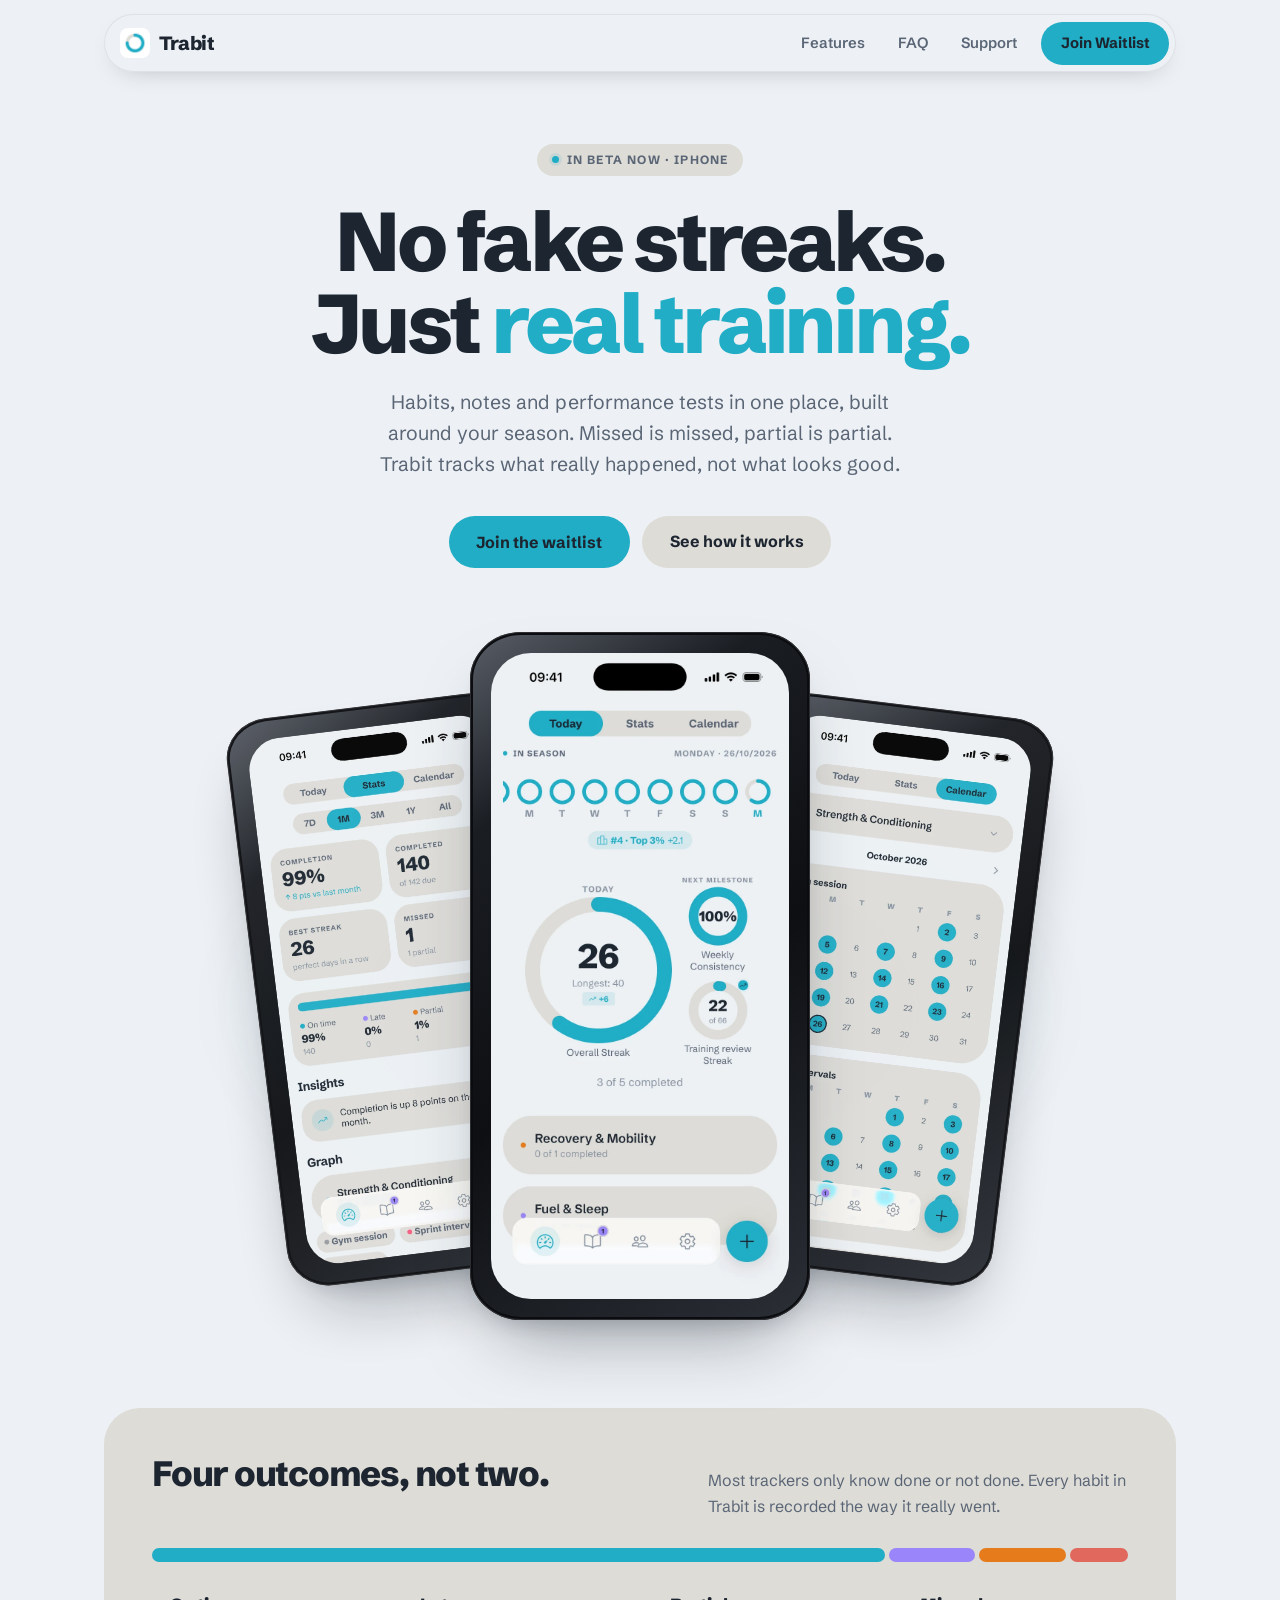
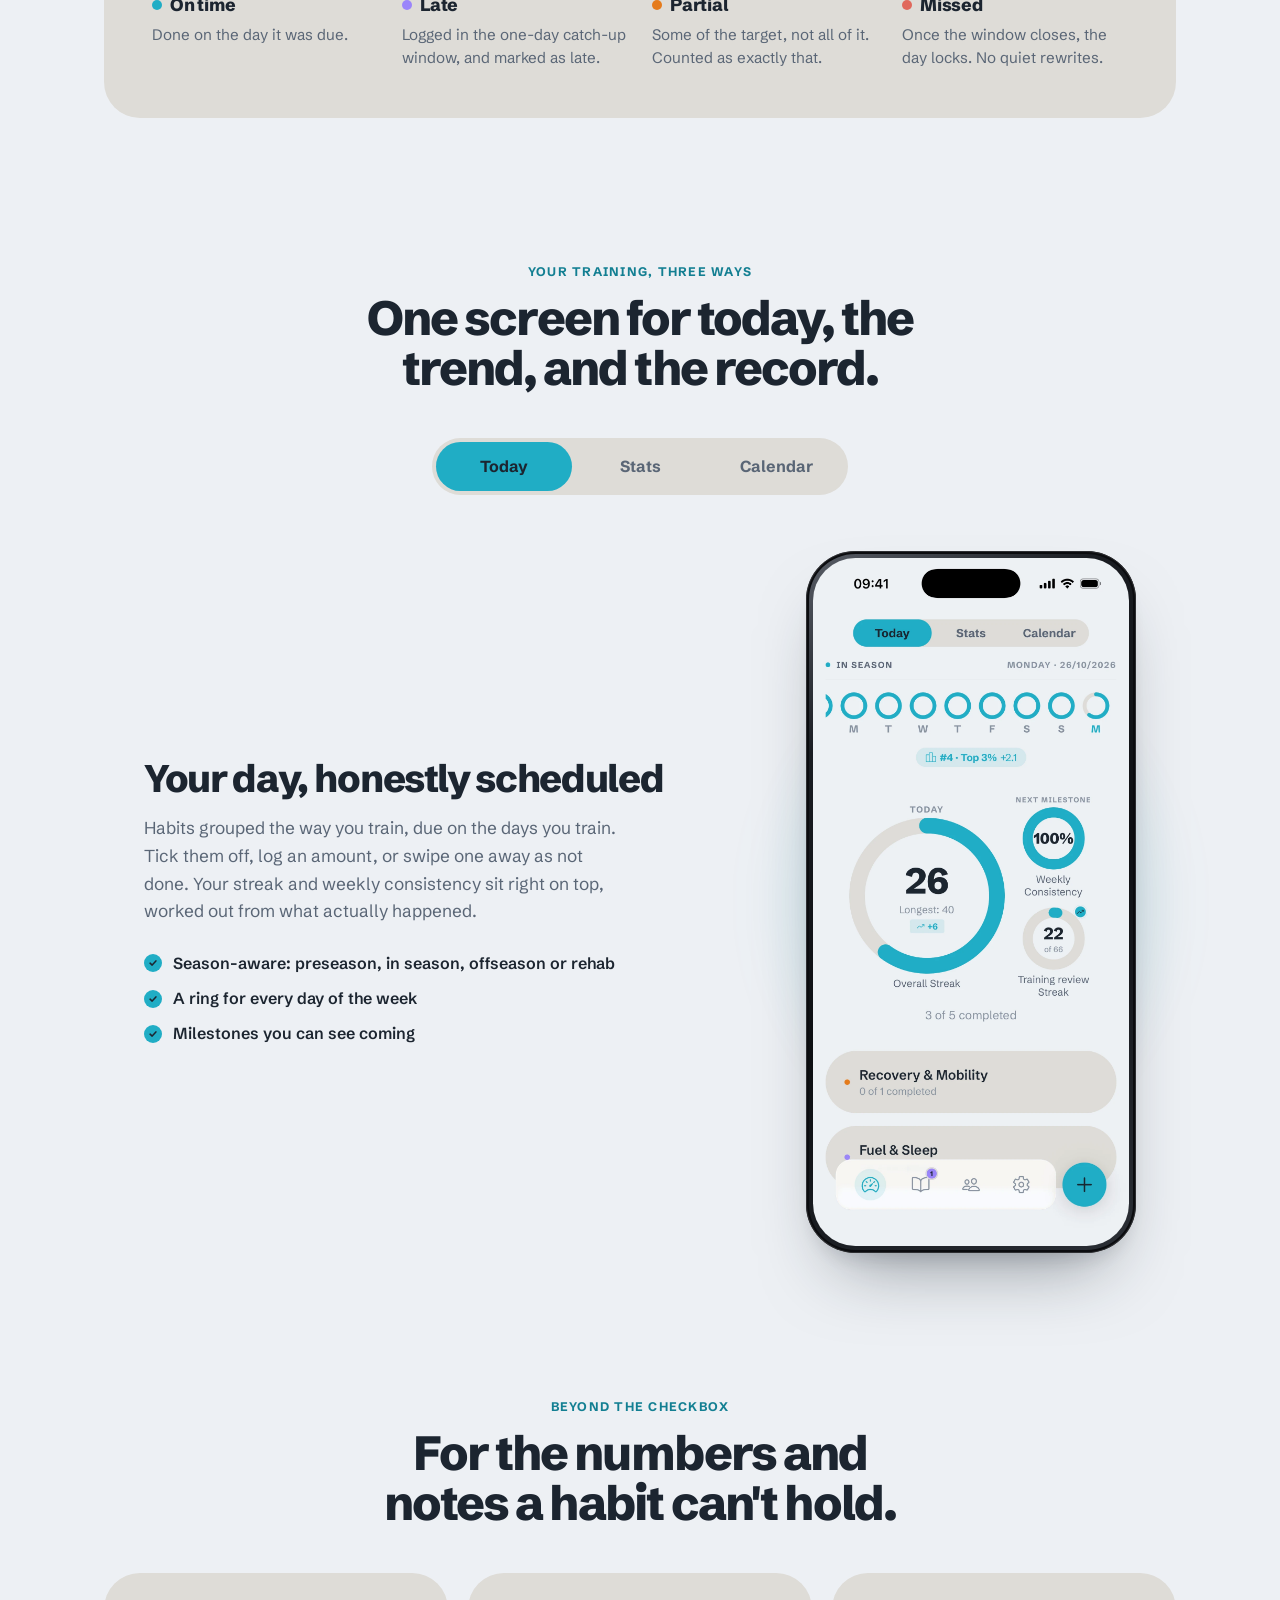
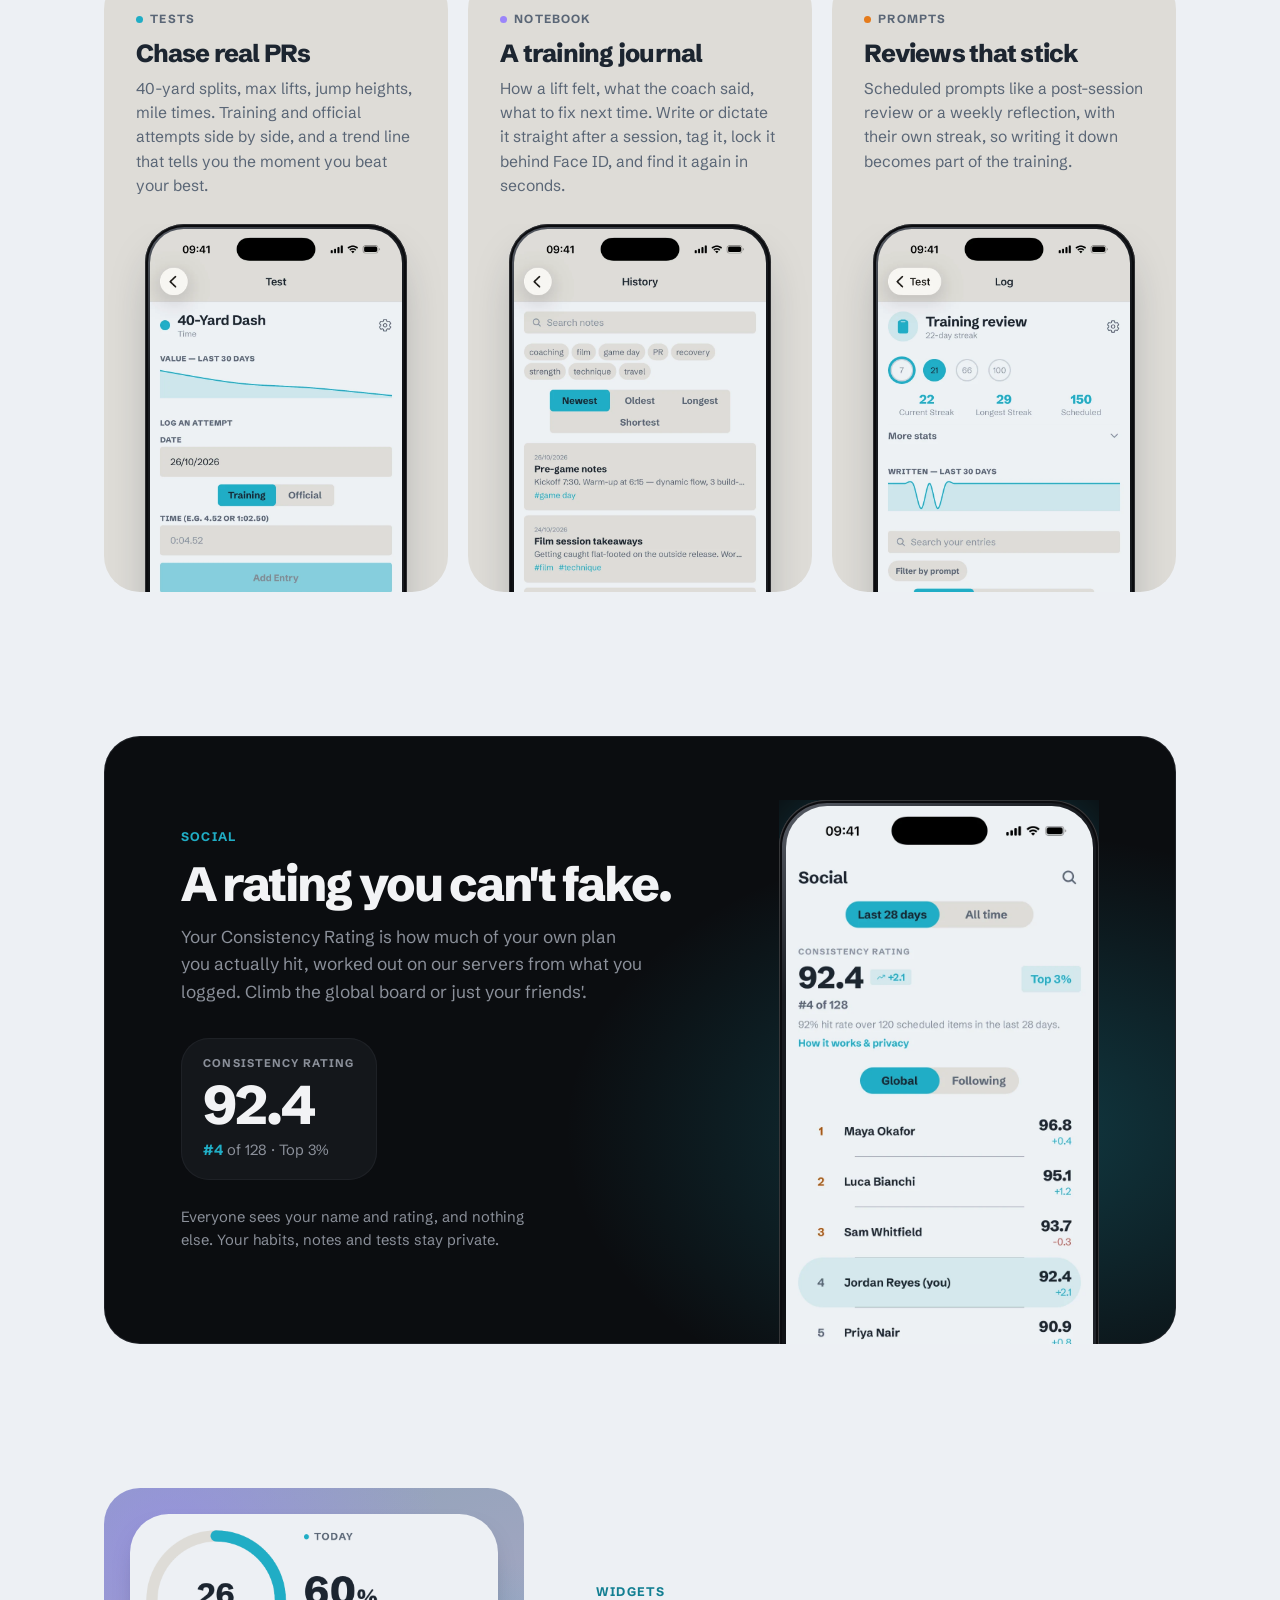
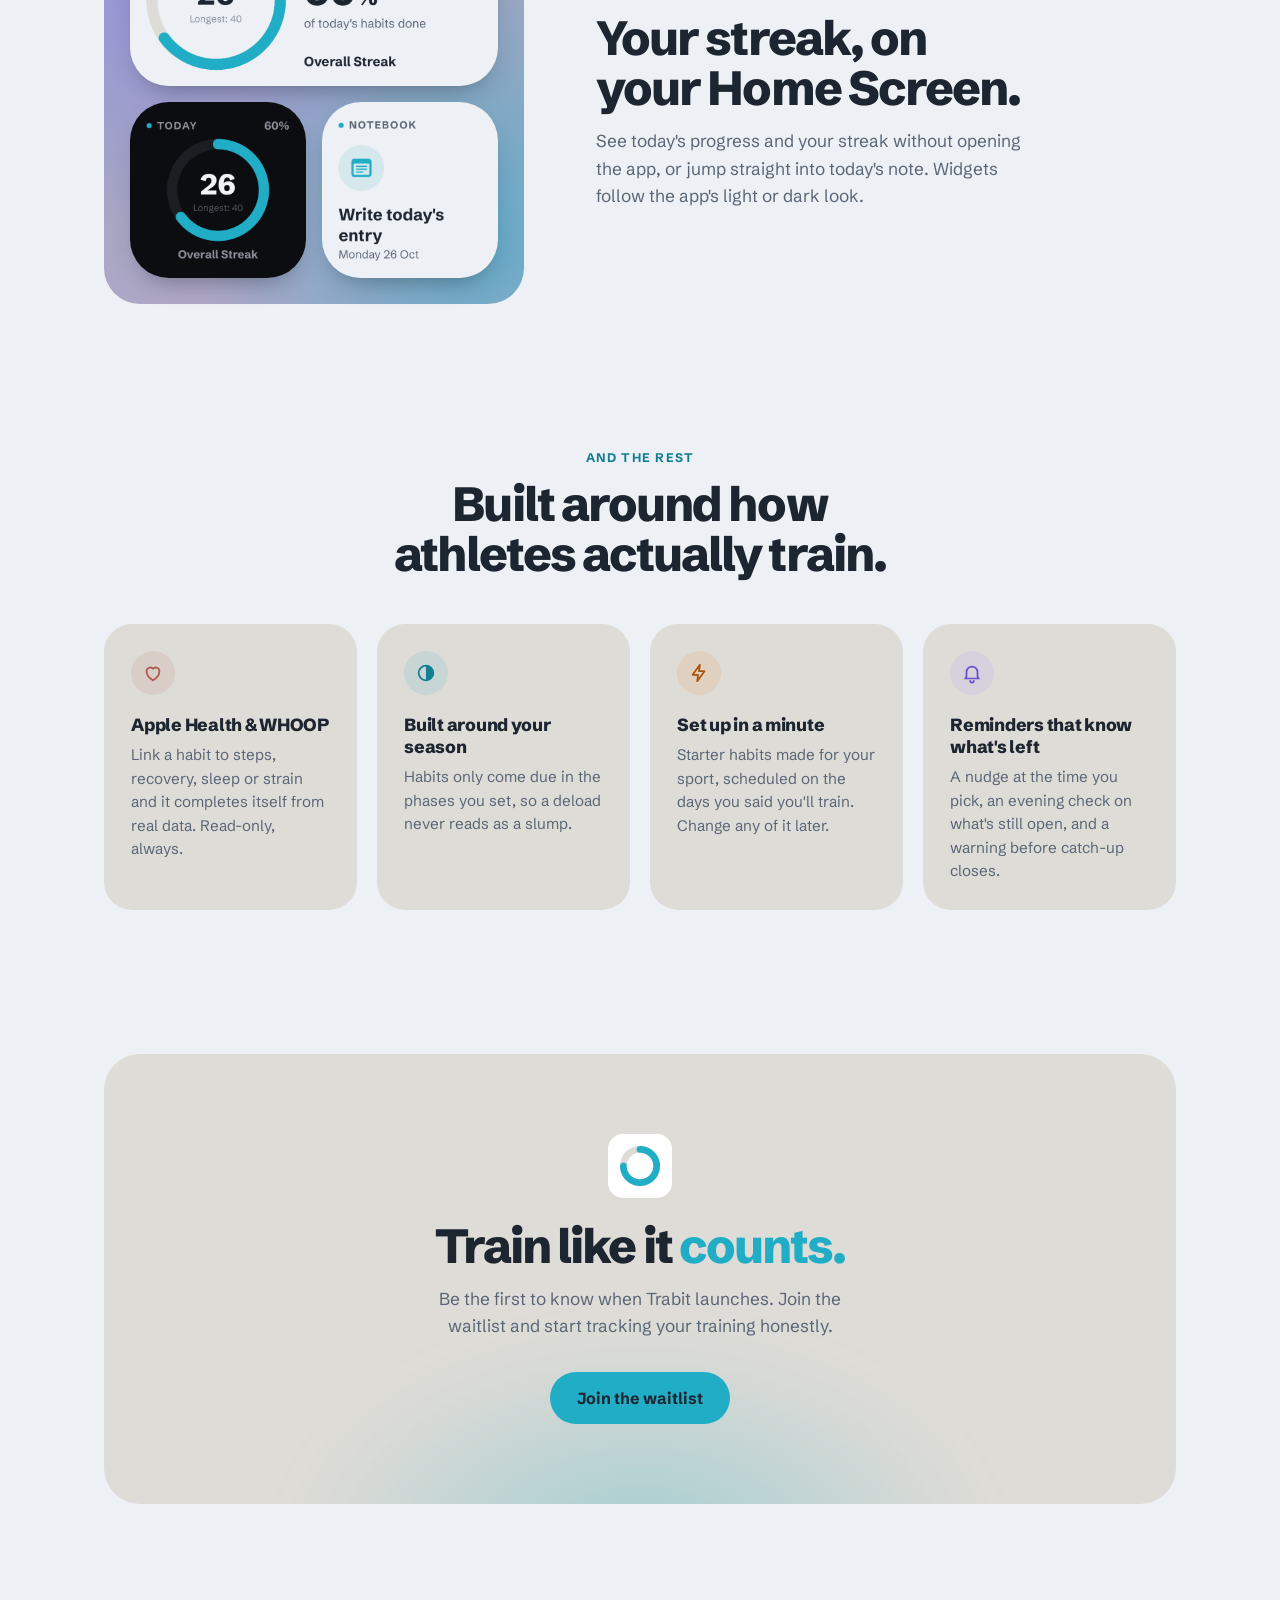
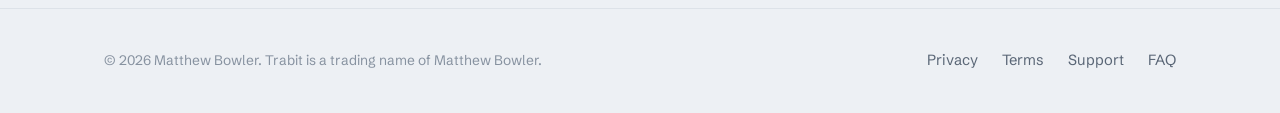
==== commit f52d459b: "Keep the site in light mode regardless of the visitor's system setting Co-Authored-By: Claude Opus 5" ====
--- a/index.html
+++ b/index.html
@@ -8,8 +8,7 @@
 <meta property="og:title" content="Trabit — Training Tracker for Athletes">
 <meta property="og:description" content="No fake streaks. Just real training.">
 <meta property="og:image" content="https://trabbit.net/assets/screens/og.jpg">
-<meta name="theme-color" content="#EDF0F4" media="(prefers-color-scheme: light)">
-<meta name="theme-color" content="#0B0D10" media="(prefers-color-scheme: dark)">
+<meta name="theme-color" content="#EDF0F4">
 <link rel="icon" type="image/png" href="/assets/mark.png">
 <link rel="apple-touch-icon" href="/assets/apple-touch-icon.png">
 <link rel="preconnect" href="https://fonts.googleapis.com">
--- a/styles.css
+++ b/styles.css
@@ -1,9 +1,8 @@
 /* Trabit marketing site — shared design system.
    Tokens are the app's own lib/theme.ts values, so a visitor recognizes the
    app in the site: a cool-grey page with warm stone-grey cards and the
-   Trabit blue accent in light mode (the app's default), and the near-black
-   instrument palette in dark mode, which follows the visitor's system
-   setting the way the app's own "System" appearance does.
+   Trabit blue accent. Light only, like the app's default appearance; the
+   near-black palette is kept under data-theme="dark" but nothing sets it.
 
    Shapes follow the app too: one family (Schibsted Grotesk, loaded via a
    Google Fonts <link> in each page's <head>), a floating pill nav like the
@@ -54,36 +53,34 @@
   --max-width: 1120px;
   --font-body: 'Schibsted Grotesk', -apple-system, BlinkMacSystemFont, 'SF Pro Text', 'Segoe UI', Roboto, sans-serif;
 
-  color-scheme: light dark;
-}
-
-@media (prefers-color-scheme: dark) {
-  :root {
-    --bg: #0b0d10;
-    --surface: #14171b;
-    --surface-2: #1b1f24;
-    --ink: #f2f3f5;
-    --ink-soft: #8b909a;
-    --ink-faint: #656a73;
-    --accent-text: #20adc5;
-    --accent-ink: #0b0d10;
-    --accent-soft: rgba(32, 173, 197, 0.16);
-    --border: #1e2126;
-    --border-strong: #33373d;
-
-    --amber: #e57b1b;
-    --amber-soft: rgba(229, 123, 27, 0.16);
-    --coral: #e0685c;
-    --coral-soft: rgba(224, 104, 92, 0.14);
-    --indigo: #9b85fa;
-    --indigo-soft: rgba(155, 133, 250, 0.16);
-
-    --night: #14171b;
-    --night-border: #262a30;
-
-    --glow: rgba(32, 173, 197, 0.3);
-    --phone-shadow: 0 2.4rem 4.5rem -2rem rgba(0, 0, 0, 0.8), 0 0 0 1px rgba(255, 255, 255, 0.04);
-  }
+  color-scheme: light;
+}
+
+:root[data-theme='dark'] {
+  --bg: #0b0d10;
+  --surface: #14171b;
+  --surface-2: #1b1f24;
+  --ink: #f2f3f5;
+  --ink-soft: #8b909a;
+  --ink-faint: #656a73;
+  --accent-text: #20adc5;
+  --accent-ink: #0b0d10;
+  --accent-soft: rgba(32, 173, 197, 0.16);
+  --border: #1e2126;
+  --border-strong: #33373d;
+
+  --amber: #e57b1b;
+  --amber-soft: rgba(229, 123, 27, 0.16);
+  --coral: #e0685c;
+  --coral-soft: rgba(224, 104, 92, 0.14);
+  --indigo: #9b85fa;
+  --indigo-soft: rgba(155, 133, 250, 0.16);
+
+  --night: #14171b;
+  --night-border: #262a30;
+
+  --glow: rgba(32, 173, 197, 0.3);
+  --phone-shadow: 0 2.4rem 4.5rem -2rem rgba(0, 0, 0, 0.8), 0 0 0 1px rgba(255, 255, 255, 0.04);
 }
 
 * {
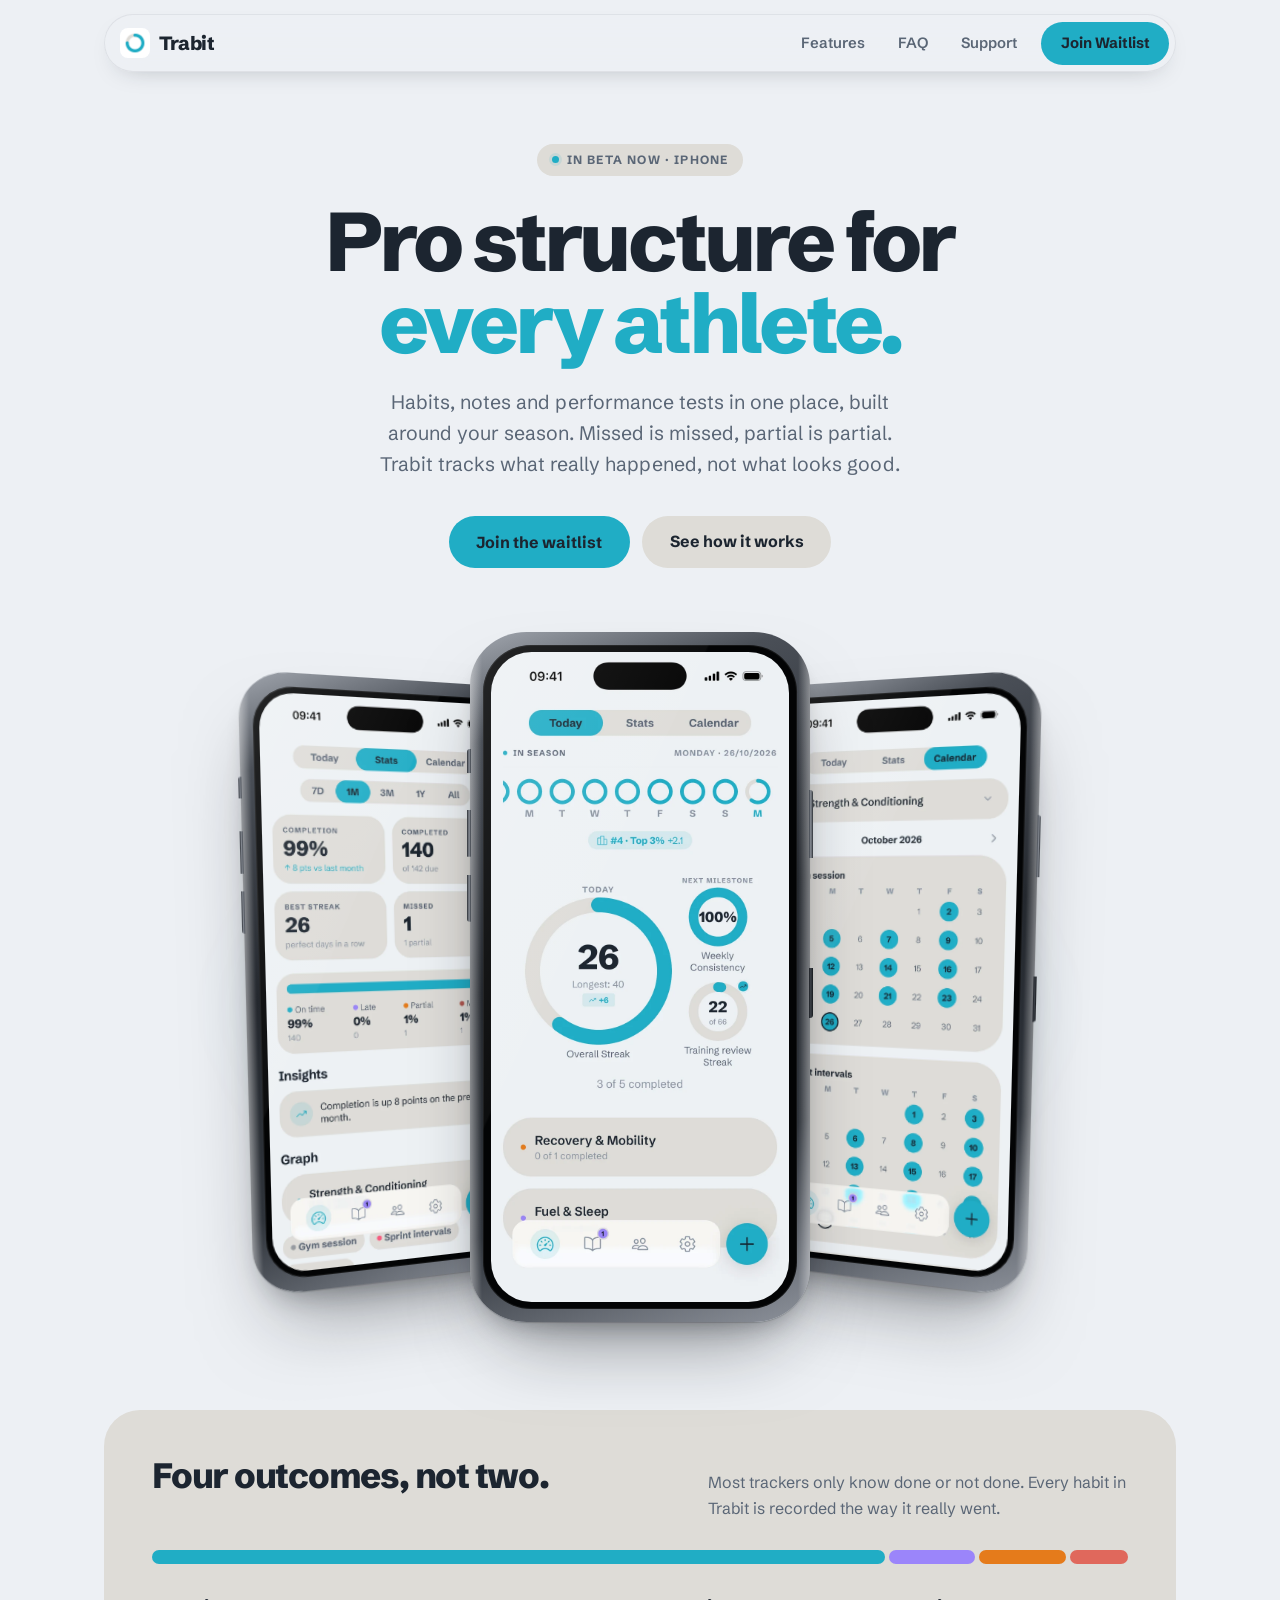
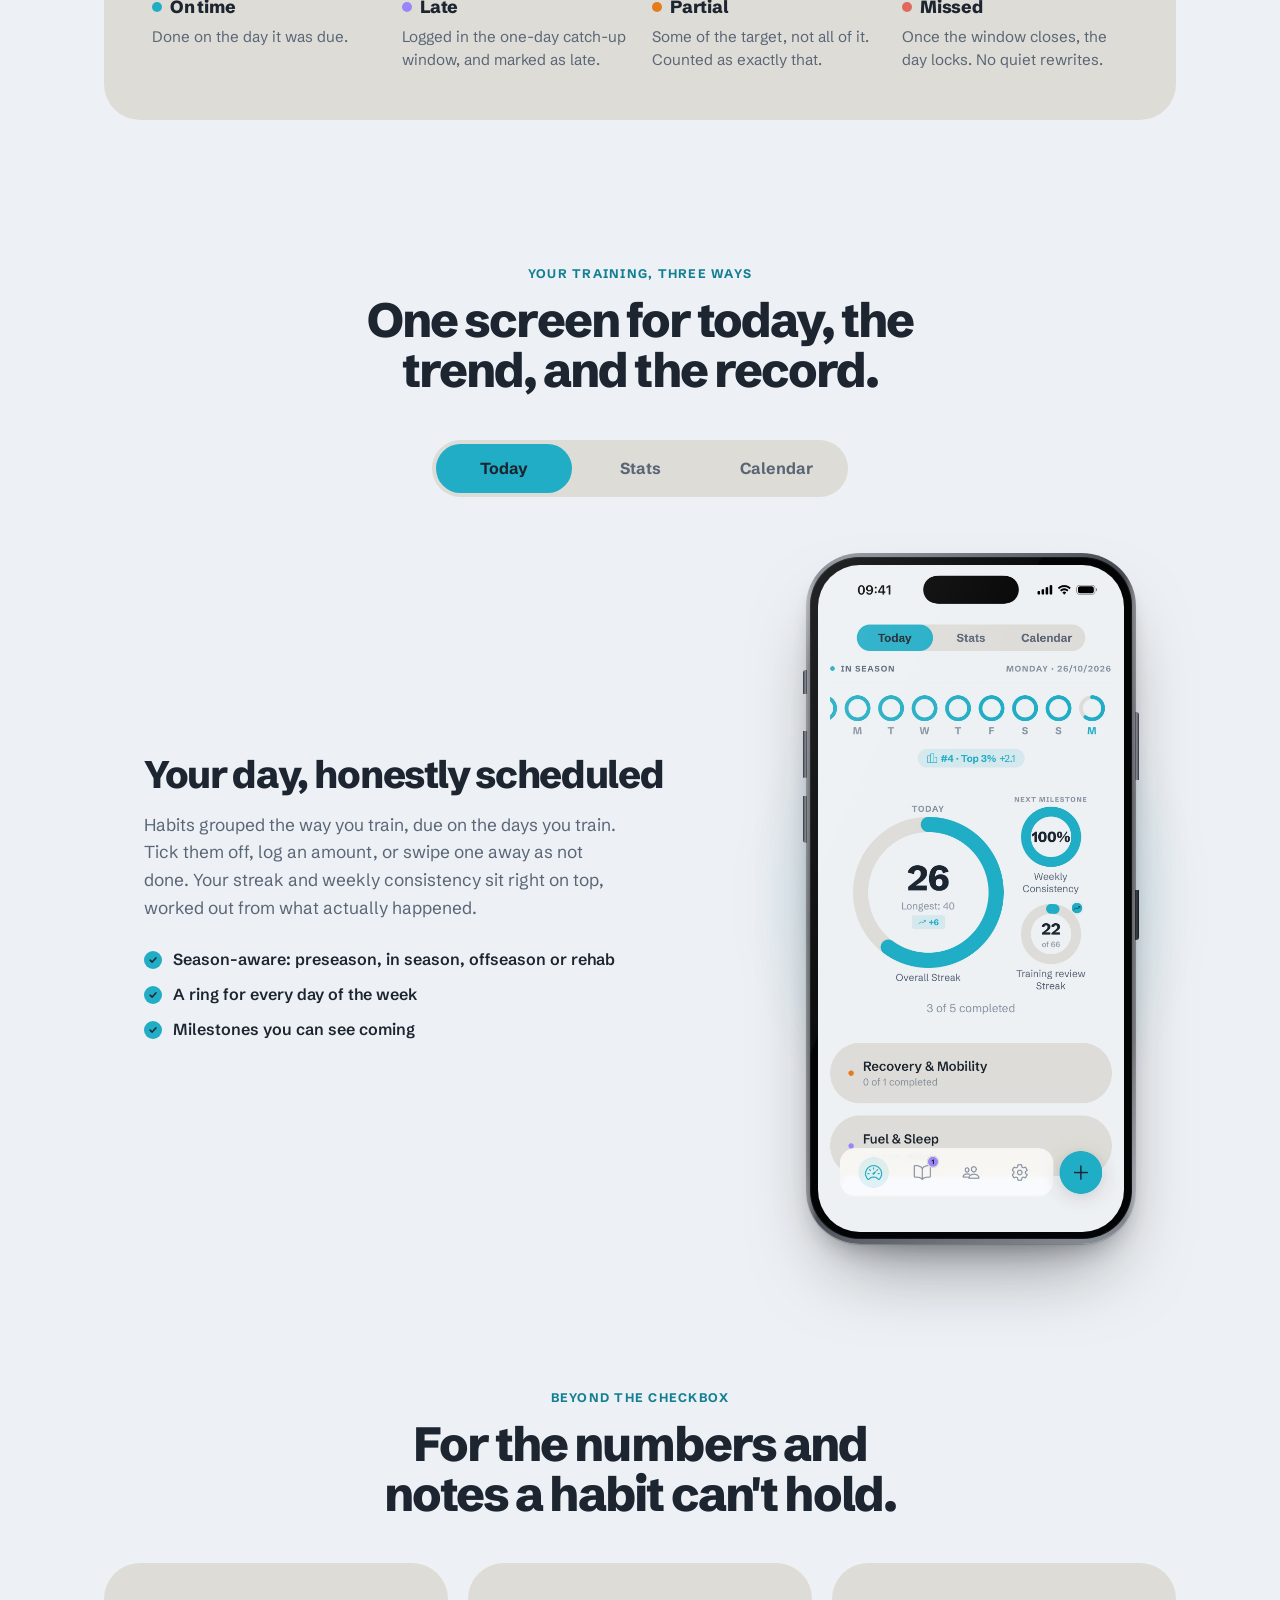
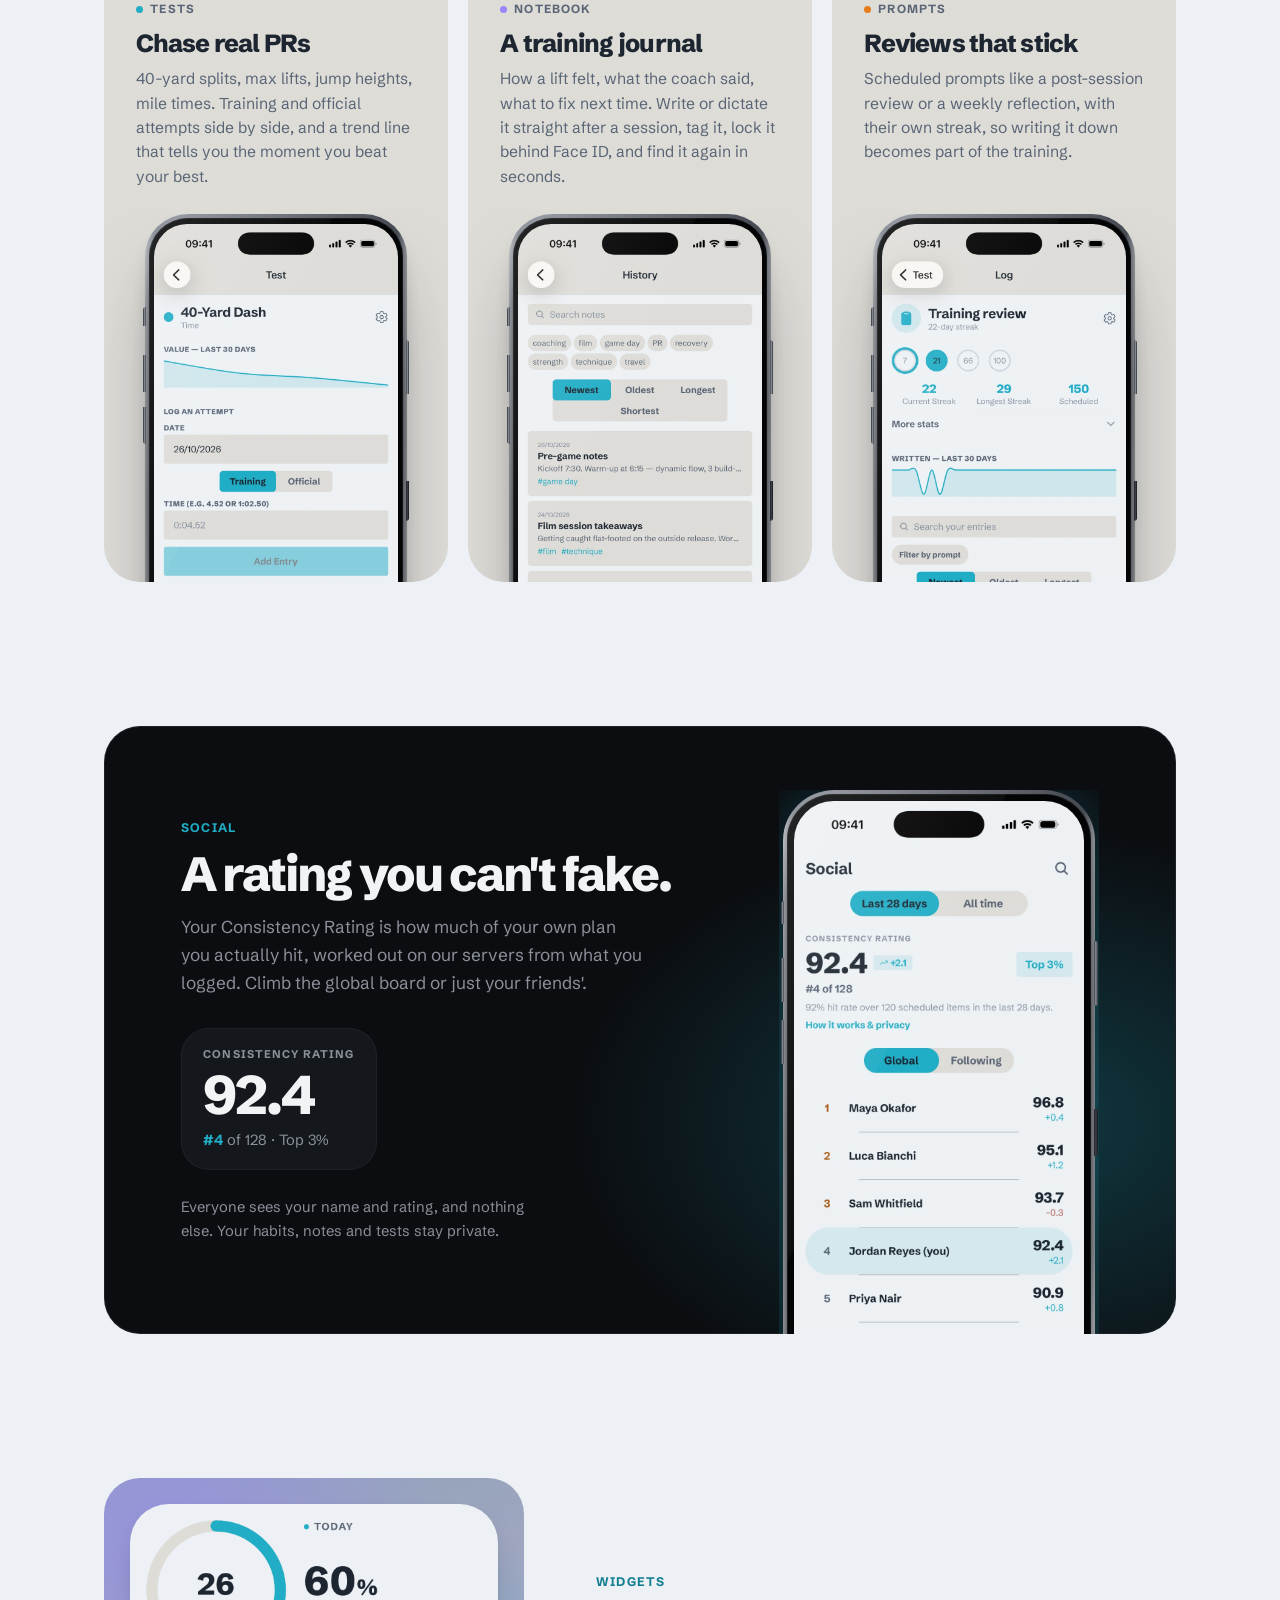
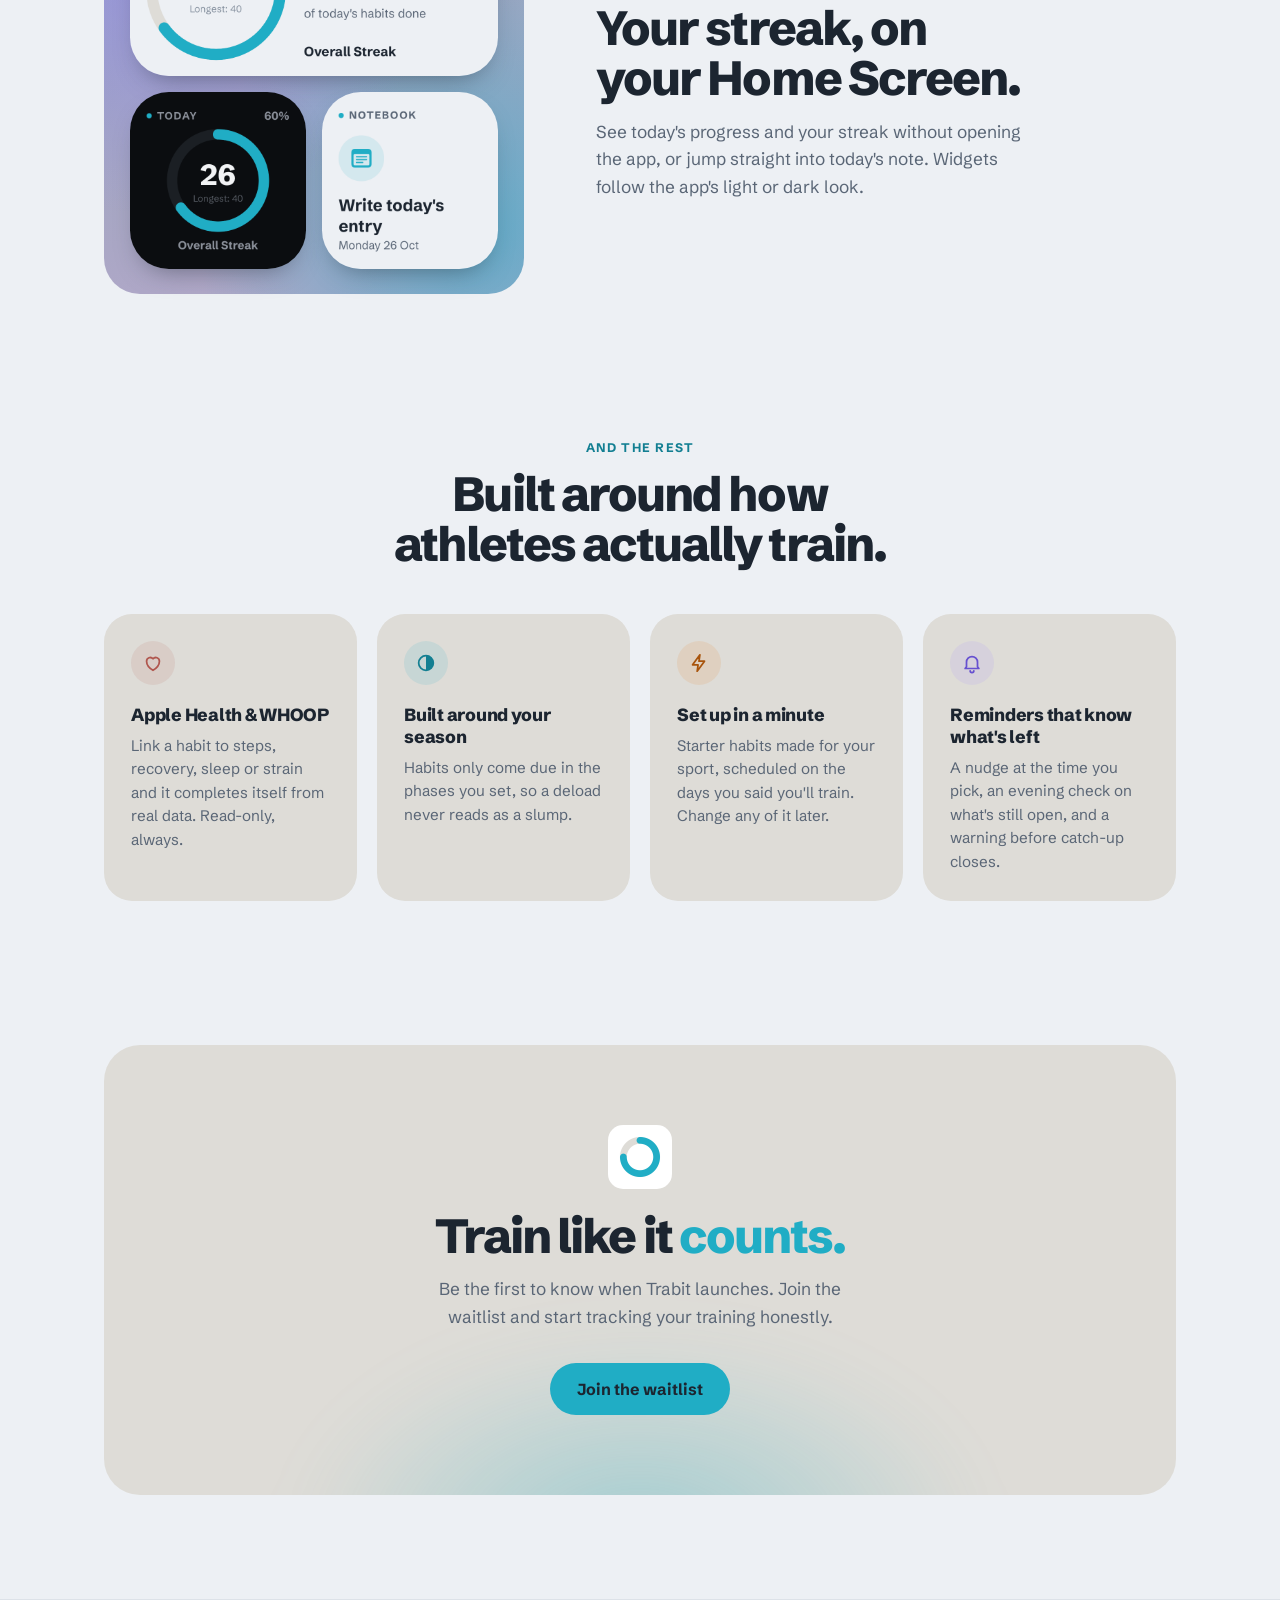
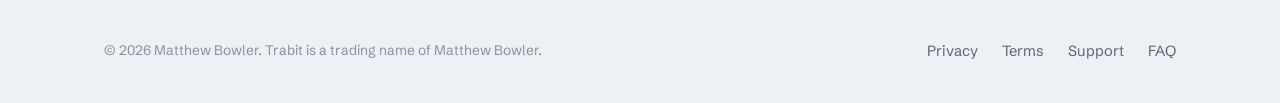
==== commit 71219a93: "Lead with 'Pro structure for every athlete' and draw phones as real iPhone 17 Pros Titanium band, gl" ====
--- a/index.html
+++ b/index.html
@@ -3,10 +3,10 @@
 <head>
 <meta charset="utf-8">
 <meta name="viewport" content="width=device-width, initial-scale=1">
-<title>Trabit — Training Tracker for Athletes</title>
+<title>Trabit — Pro structure for every athlete</title>
 <meta name="description" content="Habits, notes and performance tests in one place, tracked honestly. Season-aware schedules, real streaks, a Consistency Rating, and Apple Health and WHOOP sync.">
-<meta property="og:title" content="Trabit — Training Tracker for Athletes">
-<meta property="og:description" content="No fake streaks. Just real training.">
+<meta property="og:title" content="Trabit — Pro structure for every athlete">
+<meta property="og:description" content="Habits, notes and performance tests in one place, built around your season and tracked honestly.">
 <meta property="og:image" content="https://trabbit.net/assets/screens/og.jpg">
 <meta name="theme-color" content="#EDF0F4">
 <link rel="icon" type="image/png" href="/assets/mark.png">
@@ -37,7 +37,7 @@
     <div class="wrap">
       <div class="hero-copy">
         <span class="eyebrow">In beta now · iPhone</span>
-        <h1 class="hero-title">No fake streaks. Just <em>real training.</em></h1>
+        <h1 class="hero-title">Pro structure for <em>every athlete.</em></h1>
         <p class="hero-subtitle">
           Habits, notes and performance tests in one place, built around your season. Missed is missed,
           partial is partial. Trabit tracks what really happened, not what looks good.
@@ -49,15 +49,9 @@
       </div>
 
       <div class="hero-stage">
-        <div class="phone phone-side phone-left">
-          <img src="/assets/screens/stats-804.webp" alt="" width="804" height="1748">
-        </div>
-        <div class="phone phone-main">
-          <img src="/assets/screens/today.webp" srcset="/assets/screens/today-804.webp 804w, /assets/screens/today.webp 1206w" sizes="(max-width: 700px) 70vw, 340px" alt="Trabit's Today screen: a 26-day overall streak in the main ring, 100% weekly consistency and a 22-day training review streak beside it, the week's rings above, and today's habits below." width="1206" height="2622" fetchpriority="high">
-        </div>
-        <div class="phone phone-side phone-right">
-          <img src="/assets/screens/calendar-804.webp" alt="" width="804" height="1748">
-        </div>
+        <div class="phone phone-side phone-left"><div class="screen"><img src="/assets/screens/stats-804.webp" alt="" width="804" height="1748"></div></div>
+        <div class="phone phone-main"><div class="screen"><img src="/assets/screens/today.webp" srcset="/assets/screens/today-804.webp 804w, /assets/screens/today.webp 1206w" sizes="(max-width: 700px) 70vw, 340px" alt="Trabit's Today screen: a 26-day overall streak in the main ring, 100% weekly consistency and a 22-day training review streak beside it, the week's rings above, and today's habits below." width="1206" height="2622" fetchpriority="high"></div></div>
+        <div class="phone phone-side phone-right"><div class="screen"><img src="/assets/screens/calendar-804.webp" alt="" width="804" height="1748"></div></div>
       </div>
     </div>
   </section>
@@ -143,11 +137,9 @@
           </div>
 
           <div class="switcher-media">
-            <div class="phone">
-              <img data-shot="today" src="/assets/screens/today.webp" alt="Trabit's Today screen with today's ring, streaks, and habits grouped by category." width="1206" height="2622" loading="lazy">
+            <div class="phone"><div class="screen"><img data-shot="today" src="/assets/screens/today.webp" alt="Trabit's Today screen with today's ring, streaks, and habits grouped by category." width="1206" height="2622" loading="lazy">
               <img data-shot="stats" src="/assets/screens/stats.webp" alt="Trabit's Stats view: 99% completion this month, 140 of 142 completed, a best streak of 26, and the on time, late, partial and missed breakdown." width="1206" height="2622" loading="lazy" hidden>
-              <img data-shot="calendar" src="/assets/screens/calendar.webp" alt="Trabit's Calendar view: a month calendar per habit, with completed days filled in." width="1206" height="2622" loading="lazy" hidden>
-            </div>
+              <img data-shot="calendar" src="/assets/screens/calendar.webp" alt="Trabit's Calendar view: a month calendar per habit, with completed days filled in." width="1206" height="2622" loading="lazy" hidden></div></div>
           </div>
         </div>
       </div>
@@ -169,7 +161,7 @@
             <p>40-yard splits, max lifts, jump heights, mile times. Training and official attempts side by side, and a trend line that tells you the moment you beat your best.</p>
           </div>
           <div class="tile-media">
-            <div class="phone"><img src="/assets/screens/test-804.webp" alt="Trabit's 40-Yard Dash test: a falling time over the last 30 days, and training and official attempts listed side by side." width="804" height="1748" loading="lazy"></div>
+            <div class="phone"><div class="screen"><img src="/assets/screens/test-804.webp" alt="Trabit's 40-Yard Dash test: a falling time over the last 30 days, and training and official attempts listed side by side." width="804" height="1748" loading="lazy"></div></div>
           </div>
         </article>
 
@@ -180,7 +172,7 @@
             <p>How a lift felt, what the coach said, what to fix next time. Write or dictate it straight after a session, tag it, lock it behind Face ID, and find it again in seconds.</p>
           </div>
           <div class="tile-media">
-            <div class="phone"><img src="/assets/screens/history-804.webp" alt="Trabit's notebook history: searchable notes with tags like game day, film and strength." width="804" height="1748" loading="lazy"></div>
+            <div class="phone"><div class="screen"><img src="/assets/screens/history-804.webp" alt="Trabit's notebook history: searchable notes with tags like game day, film and strength." width="804" height="1748" loading="lazy"></div></div>
           </div>
         </article>
 
@@ -191,7 +183,7 @@
             <p>Scheduled prompts like a post-session review or a weekly reflection, with their own streak, so writing it down becomes part of the training.</p>
           </div>
           <div class="tile-media">
-            <div class="phone"><img src="/assets/screens/log-804.webp" alt="Trabit's Training review prompt: a 22-day streak, 150 entries scheduled, and a chart of entries written over the last 30 days." width="804" height="1748" loading="lazy"></div>
+            <div class="phone"><div class="screen"><img src="/assets/screens/log-804.webp" alt="Trabit's Training review prompt: a 22-day streak, 150 entries scheduled, and a chart of entries written over the last 30 days." width="804" height="1748" loading="lazy"></div></div>
           </div>
         </article>
       </div>
@@ -216,9 +208,7 @@
           <p class="dark-note">Everyone sees your name and rating, and nothing else. Your habits, notes and tests stay private.</p>
         </div>
         <div class="dark-media">
-          <div class="phone">
-            <img src="/assets/screens/social.webp" srcset="/assets/screens/social-804.webp 804w, /assets/screens/social.webp 1206w" sizes="(max-width: 860px) 70vw, 320px" alt="Trabit's Social tab: a Consistency Rating of 92.4, ranked 4th of 128 and in the top 3%, above a global leaderboard." width="1206" height="2622" loading="lazy">
-          </div>
+          <div class="phone"><div class="screen"><img src="/assets/screens/social.webp" srcset="/assets/screens/social-804.webp 804w, /assets/screens/social.webp 1206w" sizes="(max-width: 860px) 70vw, 320px" alt="Trabit's Social tab: a Consistency Rating of 92.4, ranked 4th of 128 and in the top 3%, above a global leaderboard." width="1206" height="2622" loading="lazy"></div></div>
         </div>
       </div>
     </div>
--- a/styles.css
+++ b/styles.css
@@ -43,7 +43,10 @@
   --night-border: #1e2126;
 
   --glow: rgba(32, 173, 197, 0.32);
-  --phone-shadow: 0 2.4rem 4.5rem -2rem rgba(28, 37, 48, 0.5), 0 0.8rem 1.6rem -1rem rgba(28, 37, 48, 0.25);
+  --phone-shadow:
+    0 1px 1px rgba(16, 20, 26, 0.18),
+    0 0.9rem 1.6rem -0.8rem rgba(16, 20, 26, 0.35),
+    0 2.6rem 5rem -2rem rgba(16, 20, 26, 0.55);
 
   --radius-md: 14px;
   --radius-lg: 28px;
@@ -369,27 +372,78 @@
 
 /* ---------- Phone ---------- */
 
-/* A thin titanium chassis around a full-resolution capture. Corner radii are
-   the iPhone 17's screen corners as a share of its 402 x 874pt screen, so the
-   capture's own rounded corners sit flush inside the bezel. */
+/* An iPhone 17 Pro drawn in CSS around a full-resolution capture: a
+   graphite titanium band with polished edges, a black glass bezel, the
+   Action button and volume keys on the left, the side button and Camera
+   Control on the right, and a soft reflection across the glass. Radii are
+   the device's own corner curves as a share of its width and height, so
+   each layer sits concentric with the capture's rounded screen. */
 .phone {
   position: relative;
-  padding: 2%;
-  border-radius: 15% / 6.9%;
-  background: linear-gradient(145deg, #5a5f68 0%, #1a1d22 22%, #0d0f12 55%, #2b2f36 100%);
-  box-shadow:
-    inset 0 0 0 1px rgba(255, 255, 255, 0.14),
-    inset 0 0 0 3px #0b0c0f,
-    var(--phone-shadow);
-}
-
-.phone img {
+  padding: 1.25%;
+  border-radius: 16.6% / 7.7%;
+  background:
+    linear-gradient(90deg, rgba(255, 255, 255, 0.45) 0%, rgba(255, 255, 255, 0) 3.5%, rgba(255, 255, 255, 0) 96.5%, rgba(255, 255, 255, 0.4) 100%),
+    linear-gradient(160deg, #a3a8b0 0%, #4a4f57 14%, #24282e 45%, #2f343b 75%, #8d929b 100%);
+  box-shadow: var(--phone-shadow);
+}
+
+/* Action button, volume up, volume down. */
+.phone::before,
+.phone::after {
+  content: '';
+  position: absolute;
+  width: 1.1%;
+  border-radius: 3px 0 0 3px;
+}
+
+.phone::before {
+  left: -0.85%;
+  top: 17%;
+  height: 25%;
+  background:
+    linear-gradient(90deg, #2b2f35, #8a8f98 55%, #3b4047) 0 0 / 100% 14% no-repeat,
+    linear-gradient(90deg, #2b2f35, #8a8f98 55%, #3b4047) 0 48% / 100% 27% no-repeat,
+    linear-gradient(90deg, #2b2f35, #8a8f98 55%, #3b4047) 0 100% / 100% 27% no-repeat;
+}
+
+/* Side button, and Camera Control lower down. */
+.phone::after {
+  right: -0.85%;
+  top: 23%;
+  height: 33%;
+  border-radius: 0 3px 3px 0;
+  background:
+    linear-gradient(270deg, #2b2f35, #8a8f98 55%, #3b4047) 0 0 / 100% 30% no-repeat,
+    linear-gradient(270deg, #15181c, #3c4148 55%, #1d2025) 0 100% / 100% 22% no-repeat;
+}
+
+.screen {
+  position: relative;
+  padding: 2.3%;
+  border-radius: 15.4% / 7.1%;
+  background: #030405;
+  box-shadow: inset 0 0 0 1px rgba(255, 255, 255, 0.07);
+  overflow: hidden;
+}
+
+/* Light catching the cover glass. */
+.screen::after {
+  content: '';
+  position: absolute;
+  inset: 0;
+  border-radius: inherit;
+  background: linear-gradient(115deg, rgba(255, 255, 255, 0.13) 0%, rgba(255, 255, 255, 0.04) 36%, rgba(255, 255, 255, 0) 36.4%);
+  pointer-events: none;
+}
+
+.screen img {
   width: 100%;
-  border-radius: 13.4% / 6.2%;
+  border-radius: 13.6% / 6.3%;
   background: var(--bg);
 }
 
-.phone img[hidden] {
+.screen img[hidden] {
   display: none;
 }
 
@@ -438,7 +492,7 @@
   line-height: 0.98;
   letter-spacing: -0.045em;
   margin: 0 auto 1.4rem;
-  max-width: 13ch;
+  max-width: 14ch;
   text-wrap: balance;
 }
 
@@ -487,18 +541,21 @@
 .phone-side {
   z-index: 1;
   width: clamp(200px, 25vw, 286px);
-  margin-top: 4.5rem;
-  opacity: 0.96;
-}
-
+  margin-top: 3.5rem;
+}
+
+/* Turned in toward the centre phone in real perspective, the way a
+   product shot fans devices, rather than flat-rotated. */
 .phone-left {
-  margin-right: -4.5rem;
-  transform: rotate(-7deg);
+  margin-right: -3.5rem;
+  transform: perspective(1500px) rotateY(26deg) rotateZ(-1.5deg);
+  transform-origin: right center;
 }
 
 .phone-right {
-  margin-left: -4.5rem;
-  transform: rotate(7deg);
+  margin-left: -3.5rem;
+  transform: perspective(1500px) rotateY(-26deg) rotateZ(1.5deg);
+  transform-origin: left center;
 }
 
 /* ---------- Sections ---------- */
@@ -838,13 +895,6 @@
   height: 23rem;
   overflow: hidden;
   padding: 0 12%;
-}
-
-.tile-media .phone {
-  box-shadow:
-    inset 0 0 0 1px rgba(255, 255, 255, 0.14),
-    inset 0 0 0 3px #0b0c0f,
-    0 1.5rem 3rem -1rem rgba(28, 37, 48, 0.4);
 }
 
 /* ---------- Social (dark panel) ---------- */
@@ -922,14 +972,12 @@
   width: clamp(240px, 28vw, 320px);
   align-self: end;
   height: 34rem;
+  padding: 0 4px;
   overflow: hidden;
 }
 
 .dark-media .phone {
-  box-shadow:
-    inset 0 0 0 1px rgba(255, 255, 255, 0.18),
-    inset 0 0 0 3px #0b0c0f,
-    0 0 4rem -0.5rem rgba(32, 173, 197, 0.35);
+  box-shadow: 0 0 4rem -0.5rem rgba(32, 173, 197, 0.35);
 }
 
 /* ---------- Widgets ---------- */
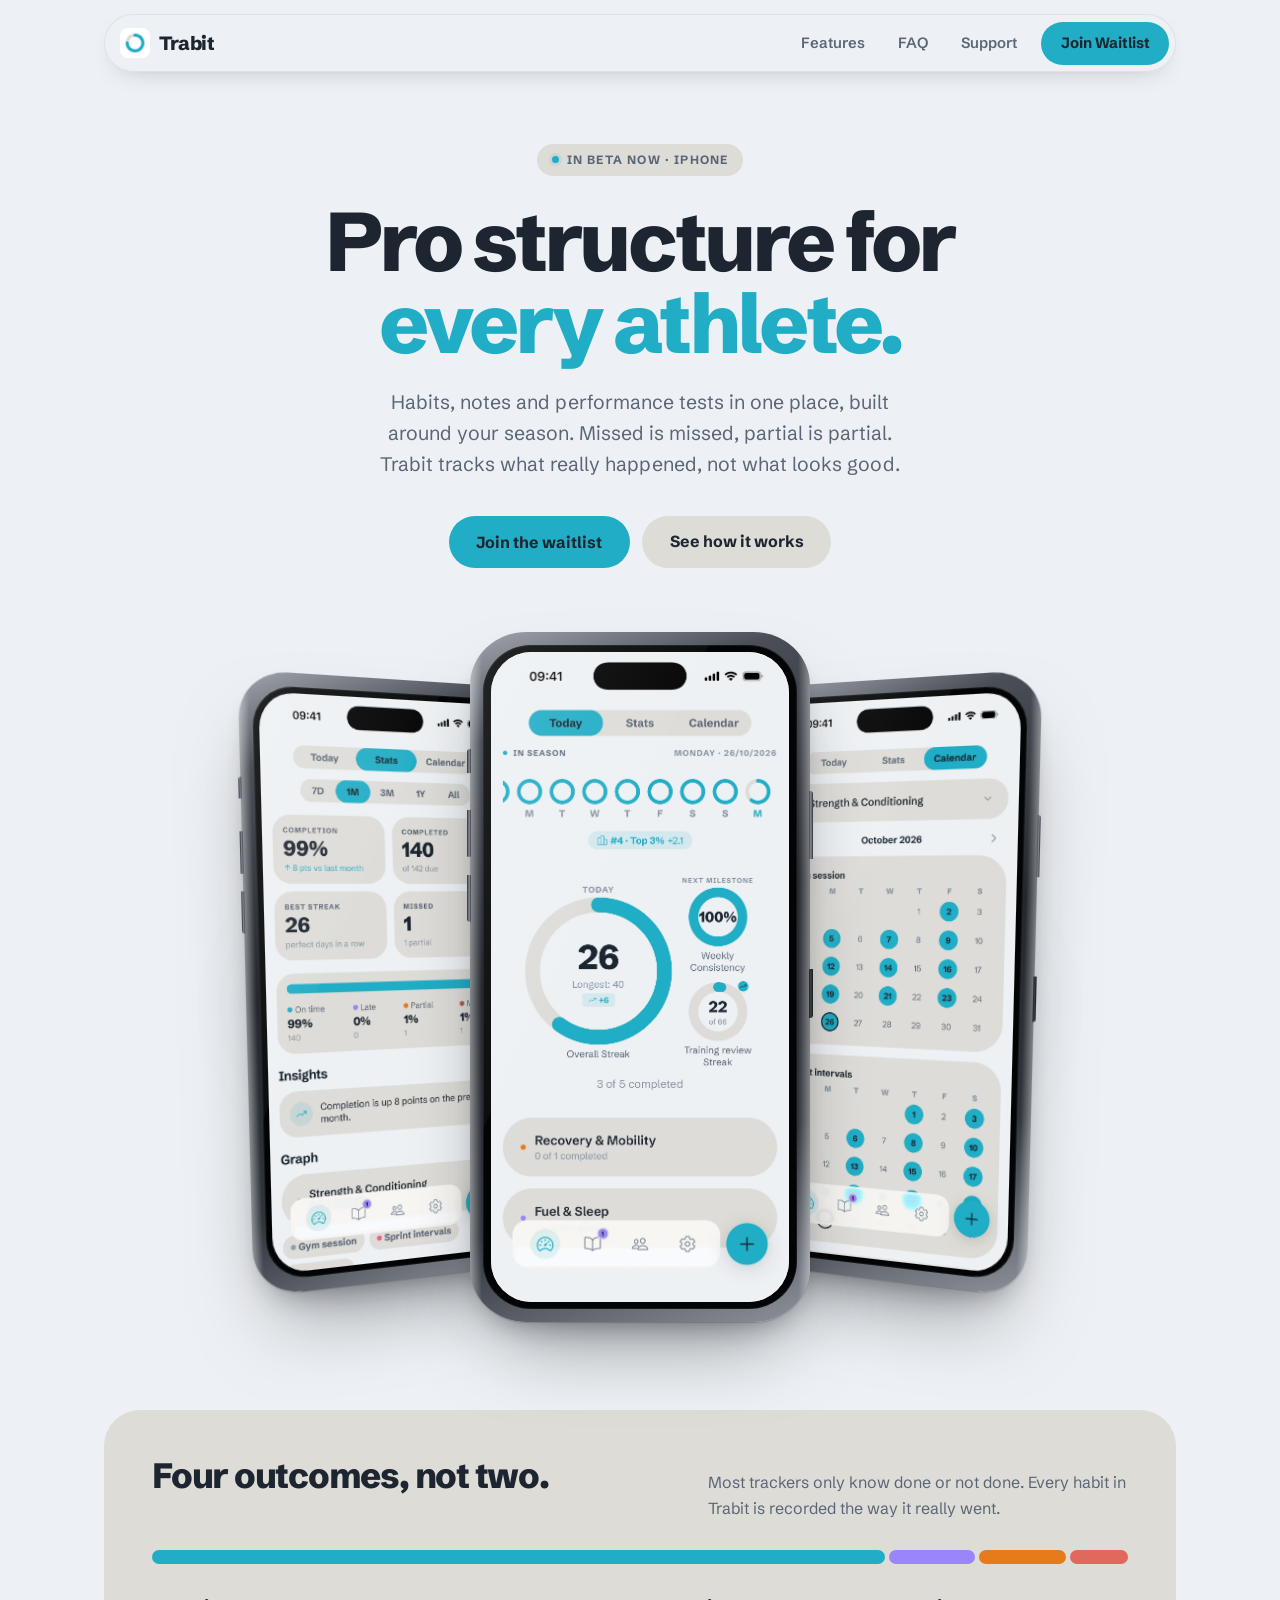
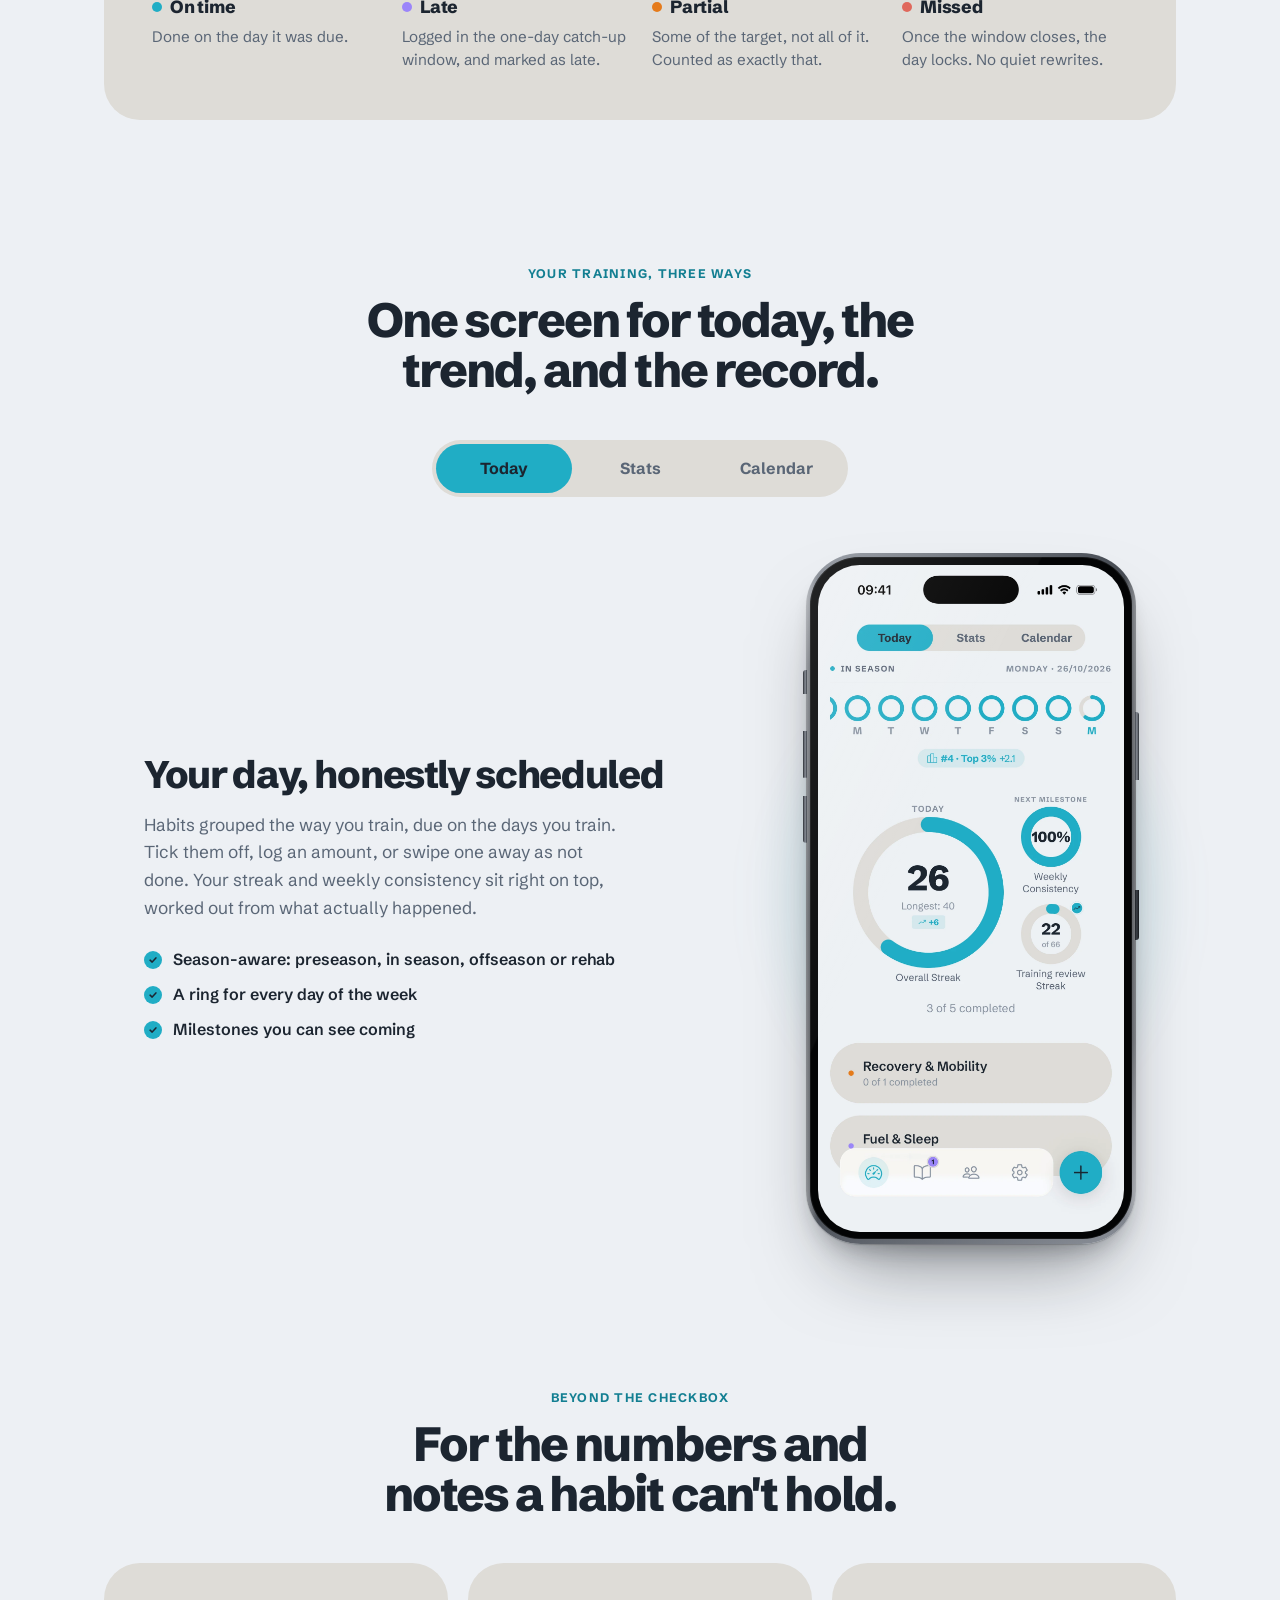
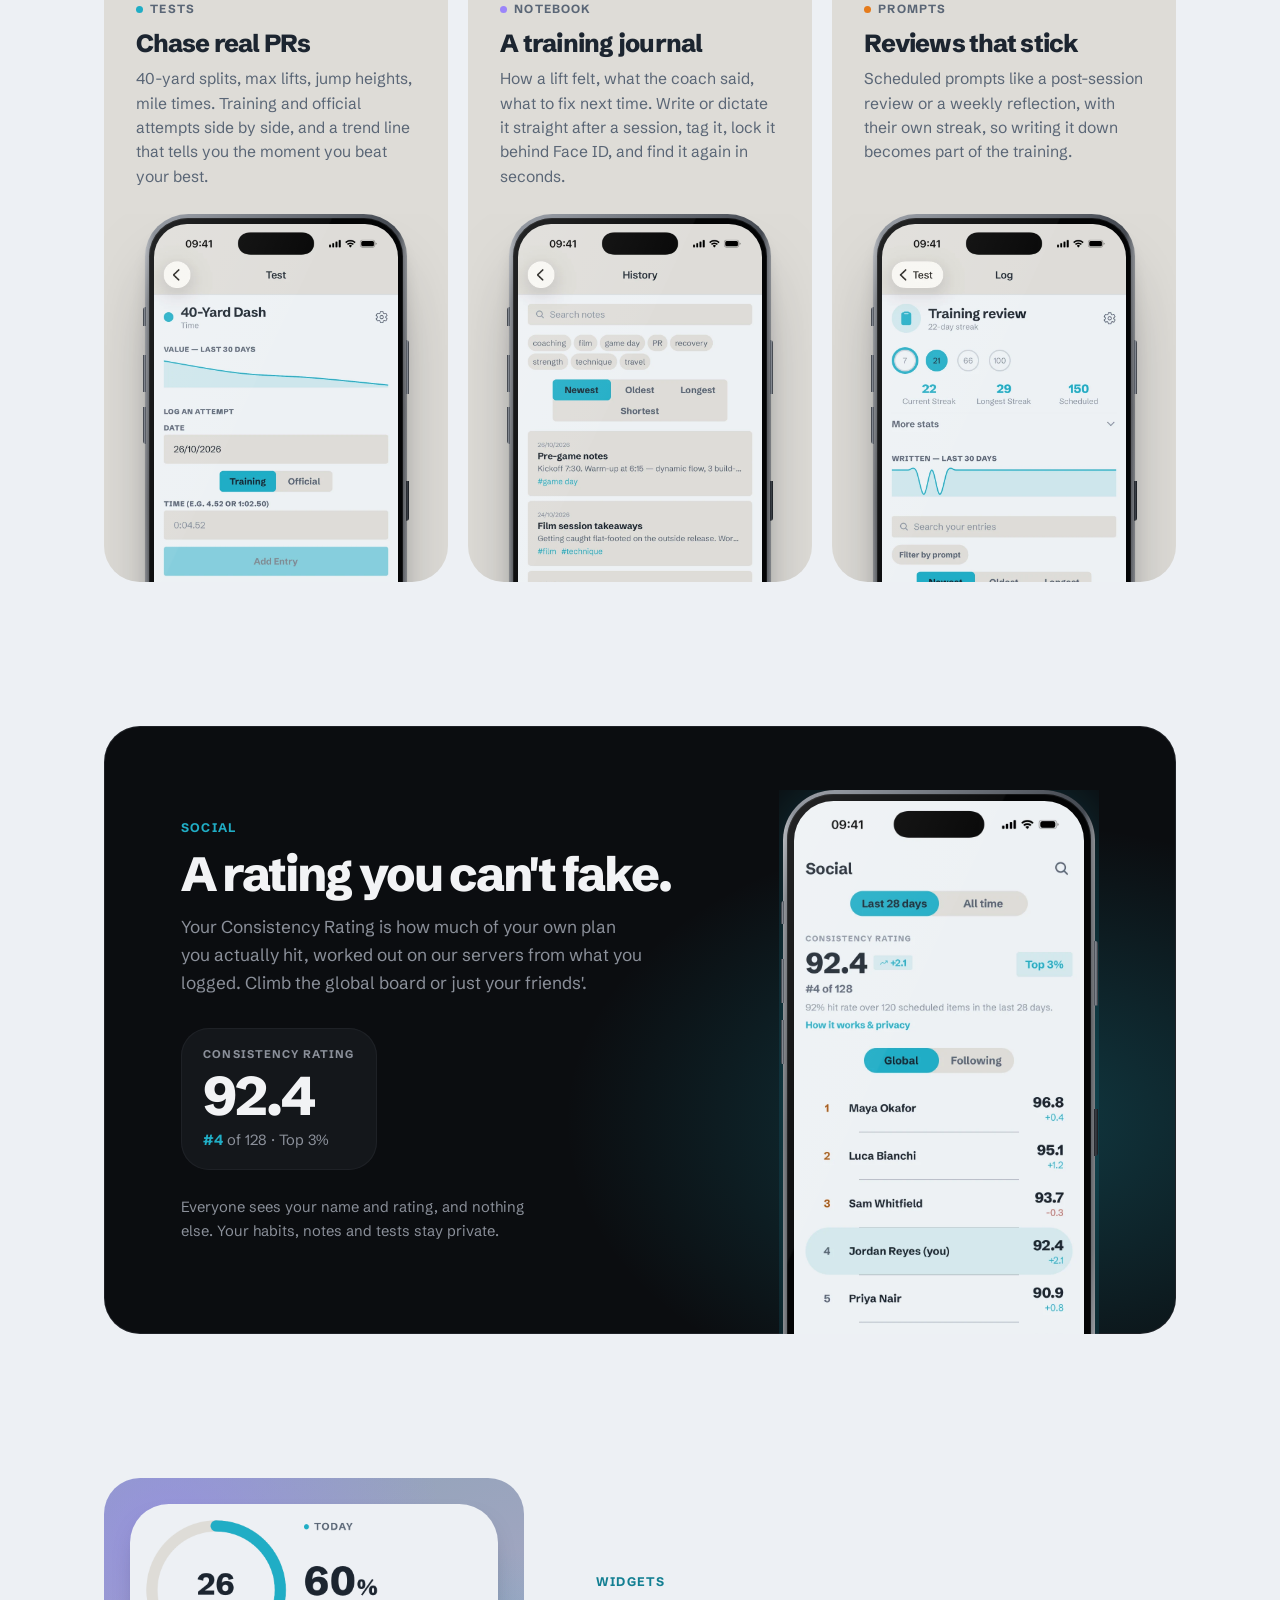
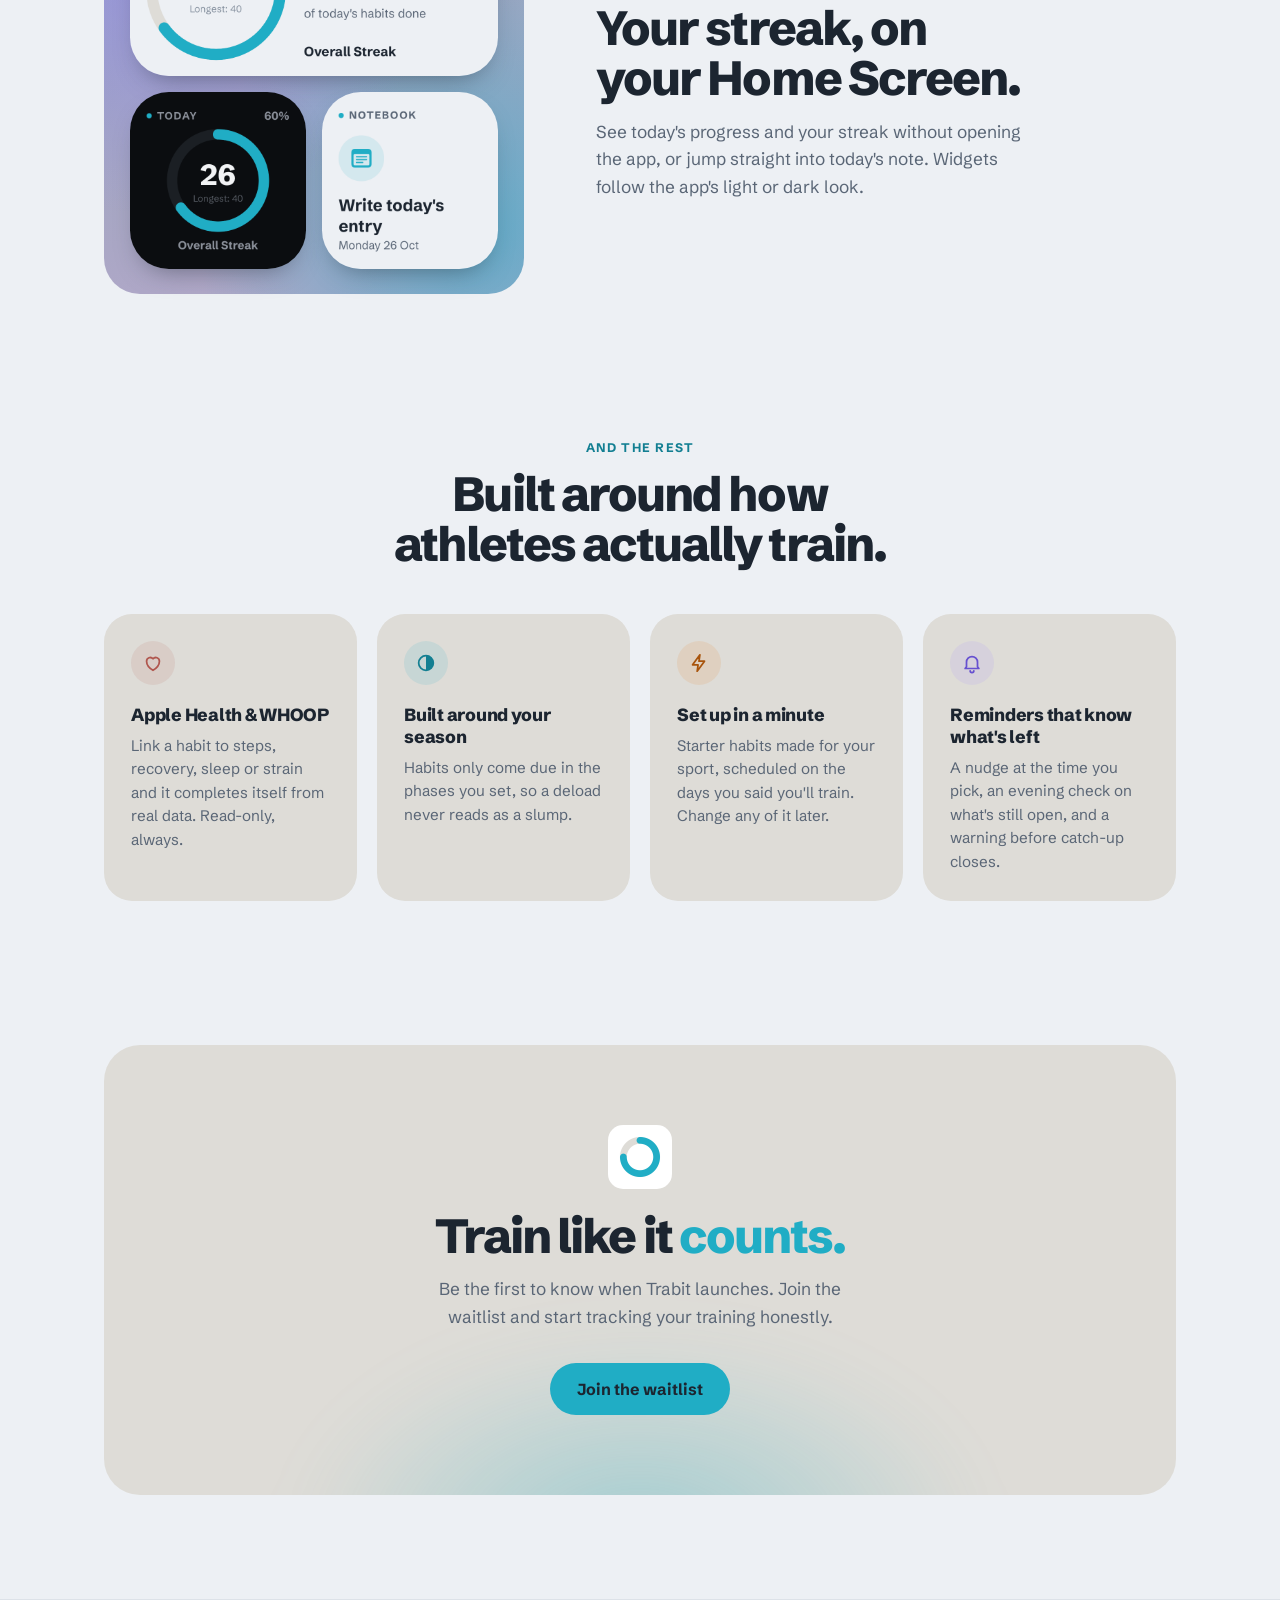
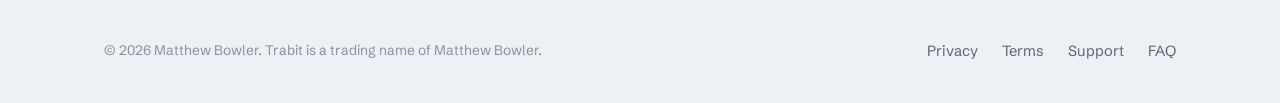
==== commit 3c1857e1: "Version the stylesheet, script and logo URLs so browsers drop cached copies Co-Authored-By: Claude O" ====
--- a/index.html
+++ b/index.html
@@ -9,18 +9,18 @@
 <meta property="og:description" content="Habits, notes and performance tests in one place, built around your season and tracked honestly.">
 <meta property="og:image" content="https://trabbit.net/assets/screens/og.jpg">
 <meta name="theme-color" content="#EDF0F4">
-<link rel="icon" type="image/png" href="/assets/mark.png">
-<link rel="apple-touch-icon" href="/assets/apple-touch-icon.png">
+<link rel="icon" type="image/png" href="/assets/mark.png?v=20261027">
+<link rel="apple-touch-icon" href="/assets/apple-touch-icon.png?v=20261027">
 <link rel="preconnect" href="https://fonts.googleapis.com">
 <link rel="preconnect" href="https://fonts.gstatic.com" crossorigin>
 <link href="https://fonts.googleapis.com/css2?family=Schibsted+Grotesk:wght@400;500;600;700;800&display=swap" rel="stylesheet">
-<link rel="stylesheet" href="/styles.css">
+<link rel="stylesheet" href="/styles.css?v=20261027">
 </head>
 <body>
 <nav class="nav">
   <div class="wrap nav-row">
     <a class="brand" href="/">
-      <img class="brand-mark" src="/assets/mark.png" alt="" width="32" height="32">
+      <img class="brand-mark" src="/assets/mark.png?v=20261027" alt="" width="32" height="32">
       Trabit
     </a>
     <div class="nav-links">
@@ -276,7 +276,7 @@
   <section>
     <div class="wrap">
       <div class="cta-band">
-        <img class="cta-mark" src="/assets/mark.png" alt="" width="64" height="64">
+        <img class="cta-mark" src="/assets/mark.png?v=20261027" alt="" width="64" height="64">
         <h2 class="section-title">Train like it <em>counts.</em></h2>
         <p class="section-body">
           Be the first to know when Trabit launches. Join the waitlist and start tracking your training
@@ -324,7 +324,7 @@
   <p class="waitlist-legal">Used only to tell you about Trabit. See the <a href="/privacy/">Privacy Notice</a>.</p>
 </dialog>
 
-<script src="/waitlist.js"></script>
+<script src="/waitlist.js?v=20261027"></script>
 <script>
 // Today / Stats / Calendar switcher: the app's own connected pill bar,
 // swapping the screenshot and copy. Arrow keys move between tabs.
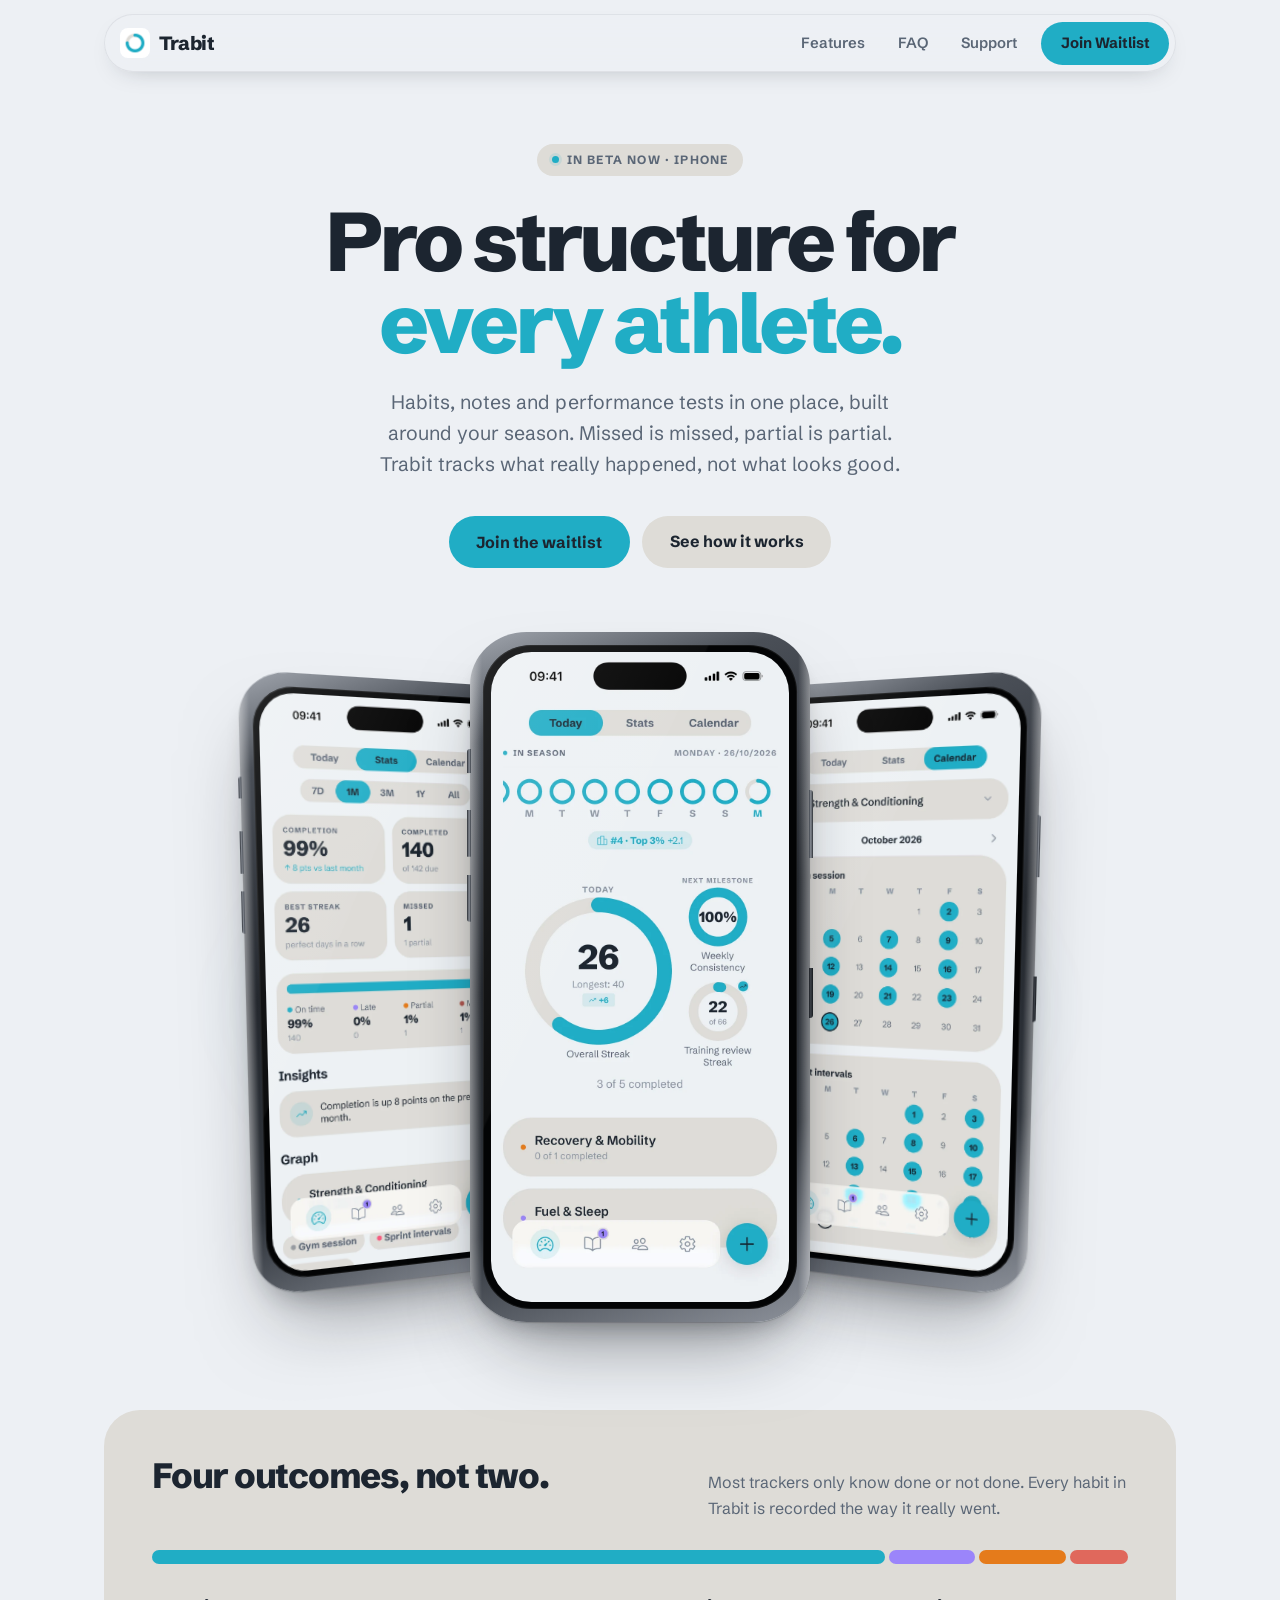
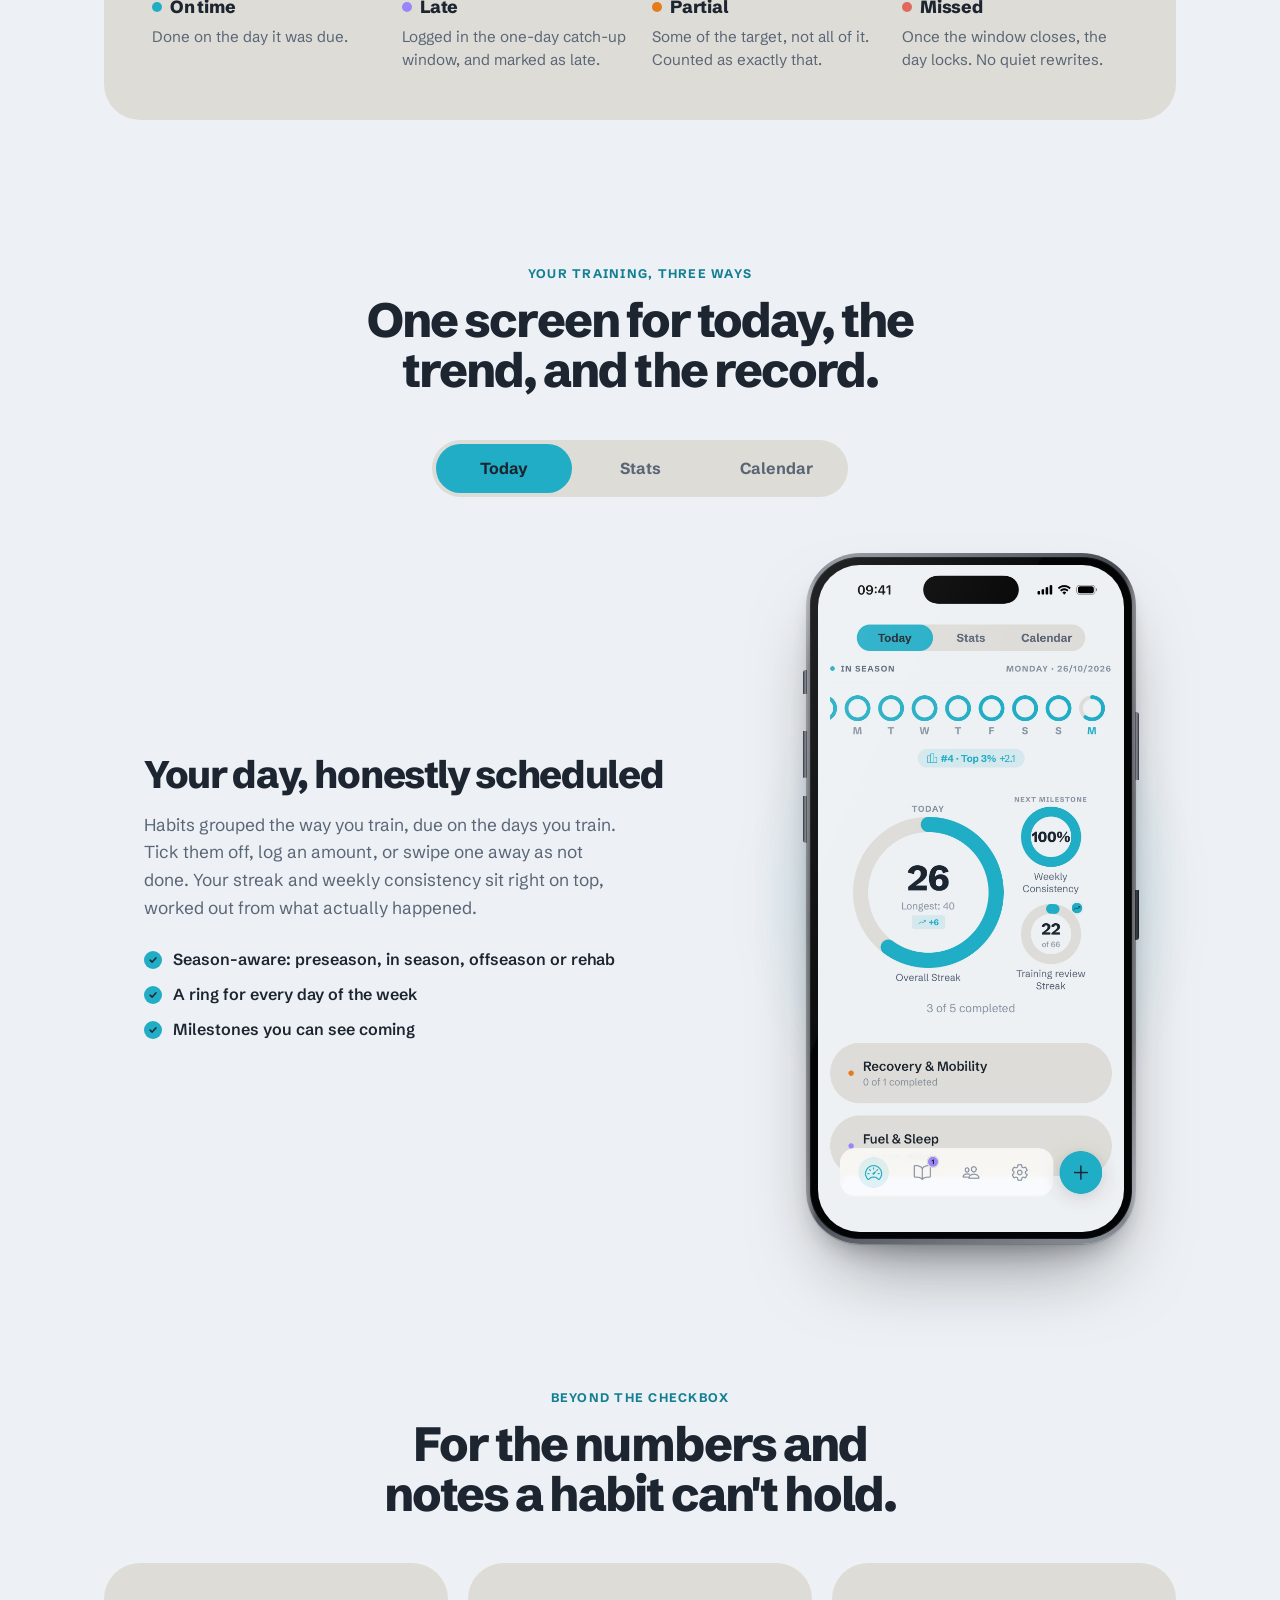
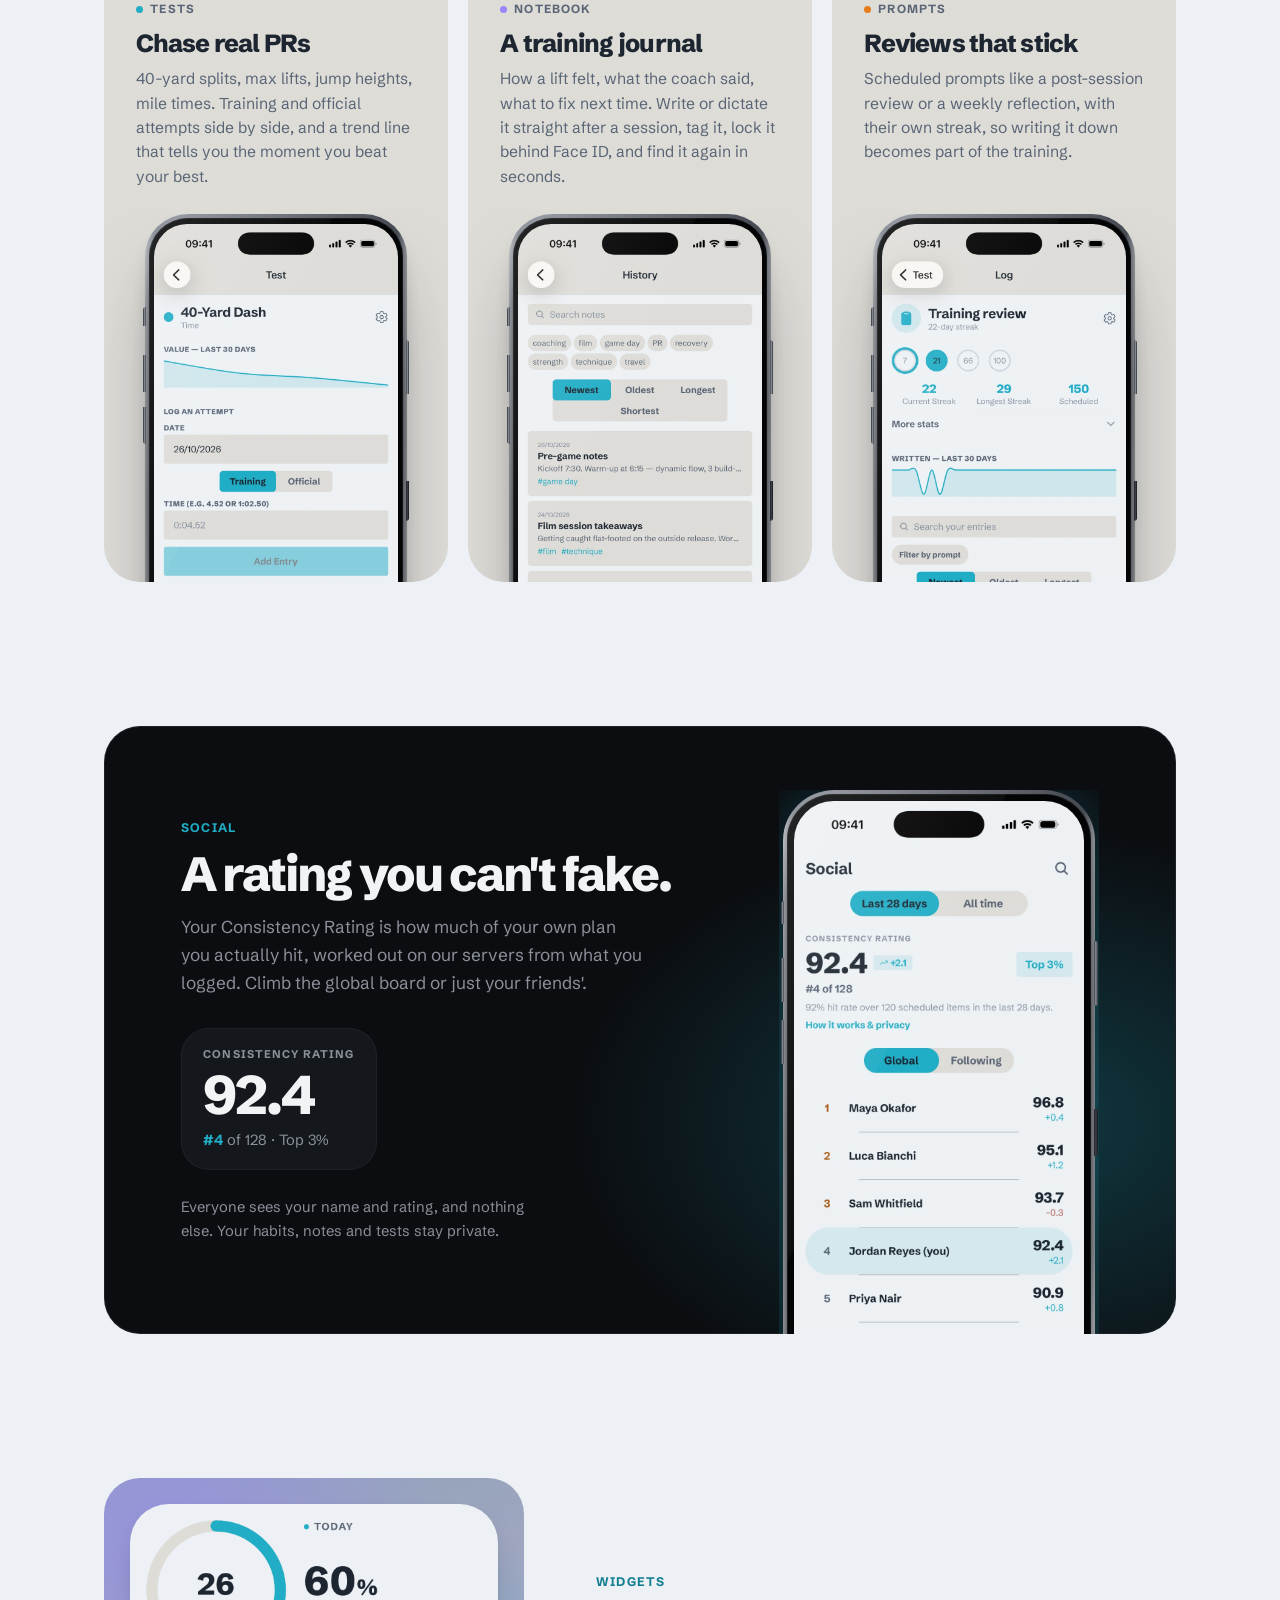
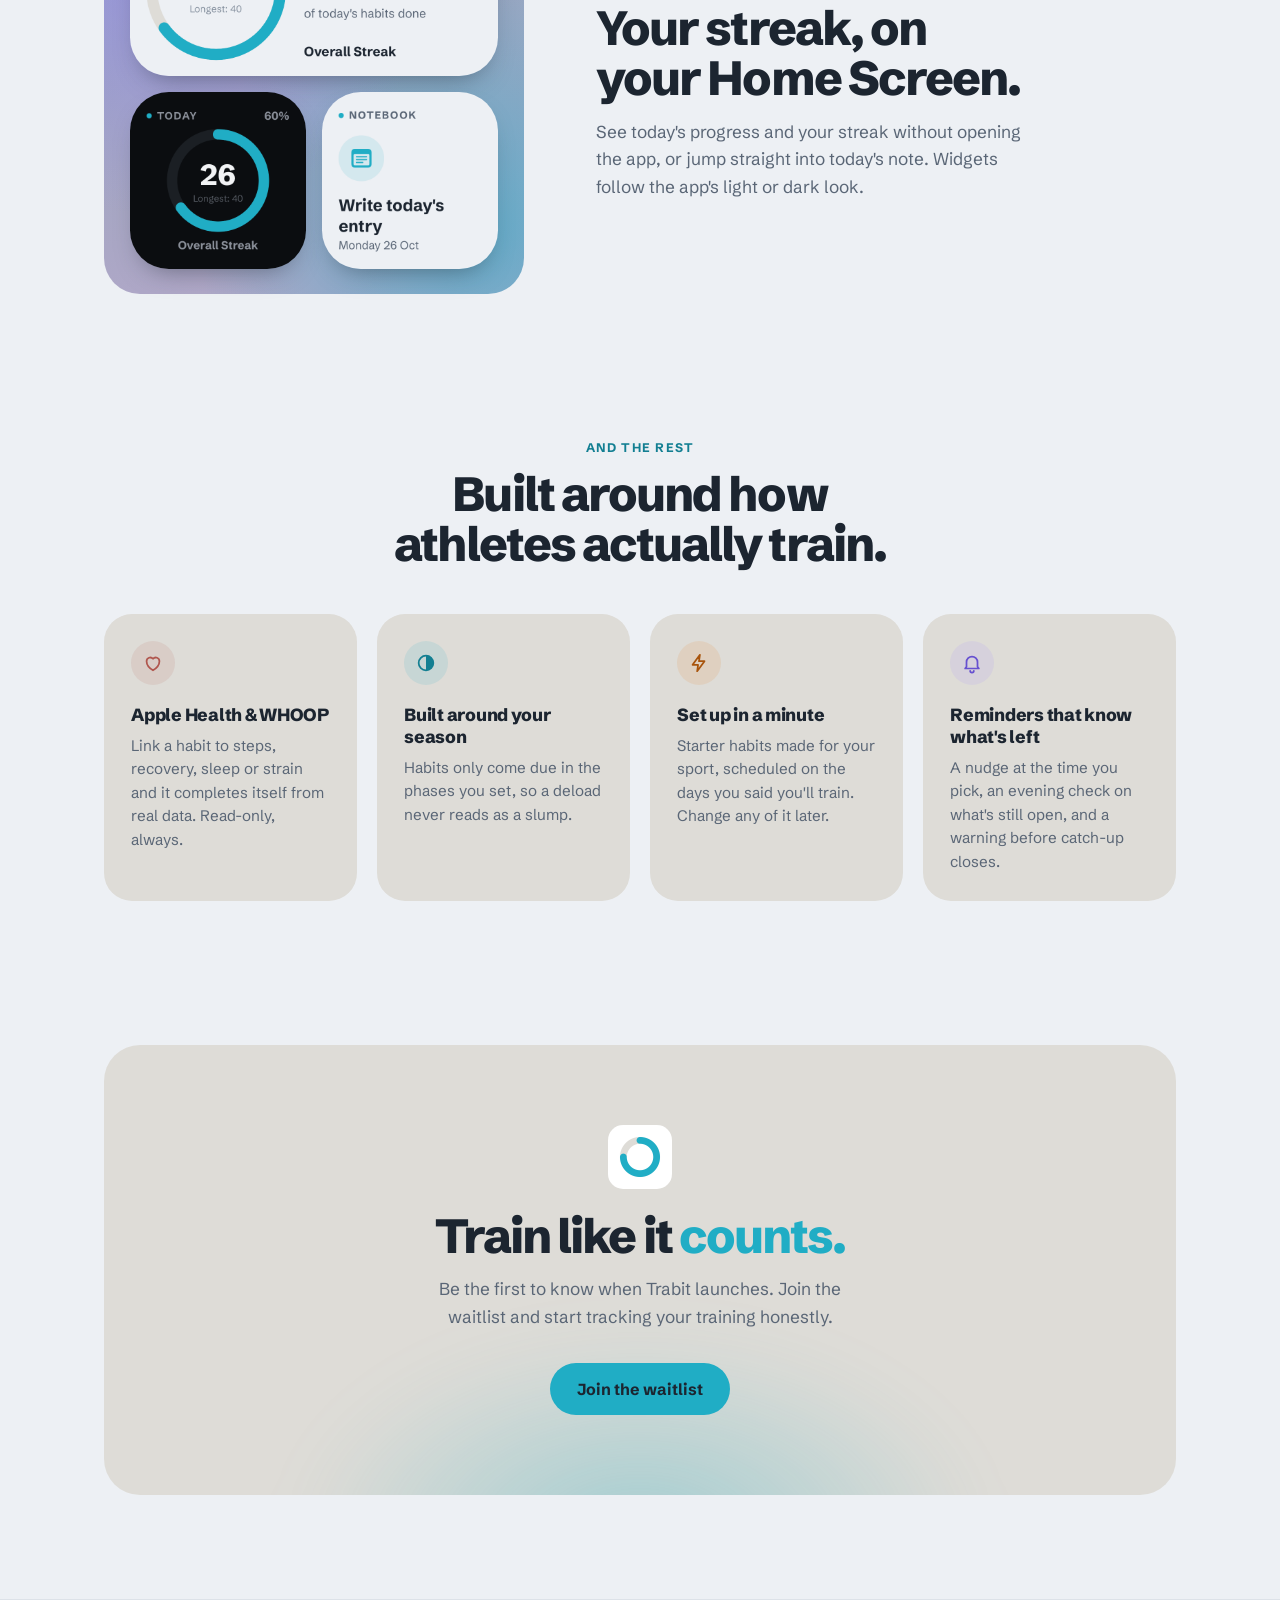
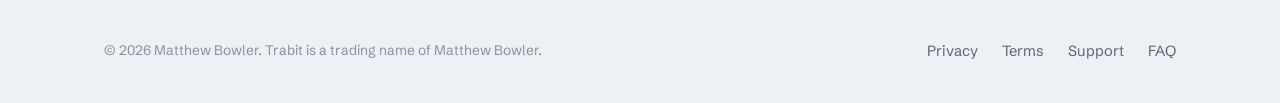
==== commit 07c0b0c1: "Move the site to trabit.net Co-Authored-By: Claude Opus 5.5 <noreply@anthropic.com>" ====
--- a/index.html
+++ b/index.html
@@ -7,7 +7,7 @@
 <meta name="description" content="Habits, notes and performance tests in one place, tracked honestly. Season-aware schedules, real streaks, a Consistency Rating, and Apple Health and WHOOP sync.">
 <meta property="og:title" content="Trabit — Pro structure for every athlete">
 <meta property="og:description" content="Habits, notes and performance tests in one place, built around your season and tracked honestly.">
-<meta property="og:image" content="https://trabbit.net/assets/screens/og.jpg">
+<meta property="og:image" content="https://trabit.net/assets/screens/og.jpg">
 <meta name="theme-color" content="#EDF0F4">
 <link rel="icon" type="image/png" href="/assets/mark.png?v=20261027">
 <link rel="apple-touch-icon" href="/assets/apple-touch-icon.png?v=20261027">
